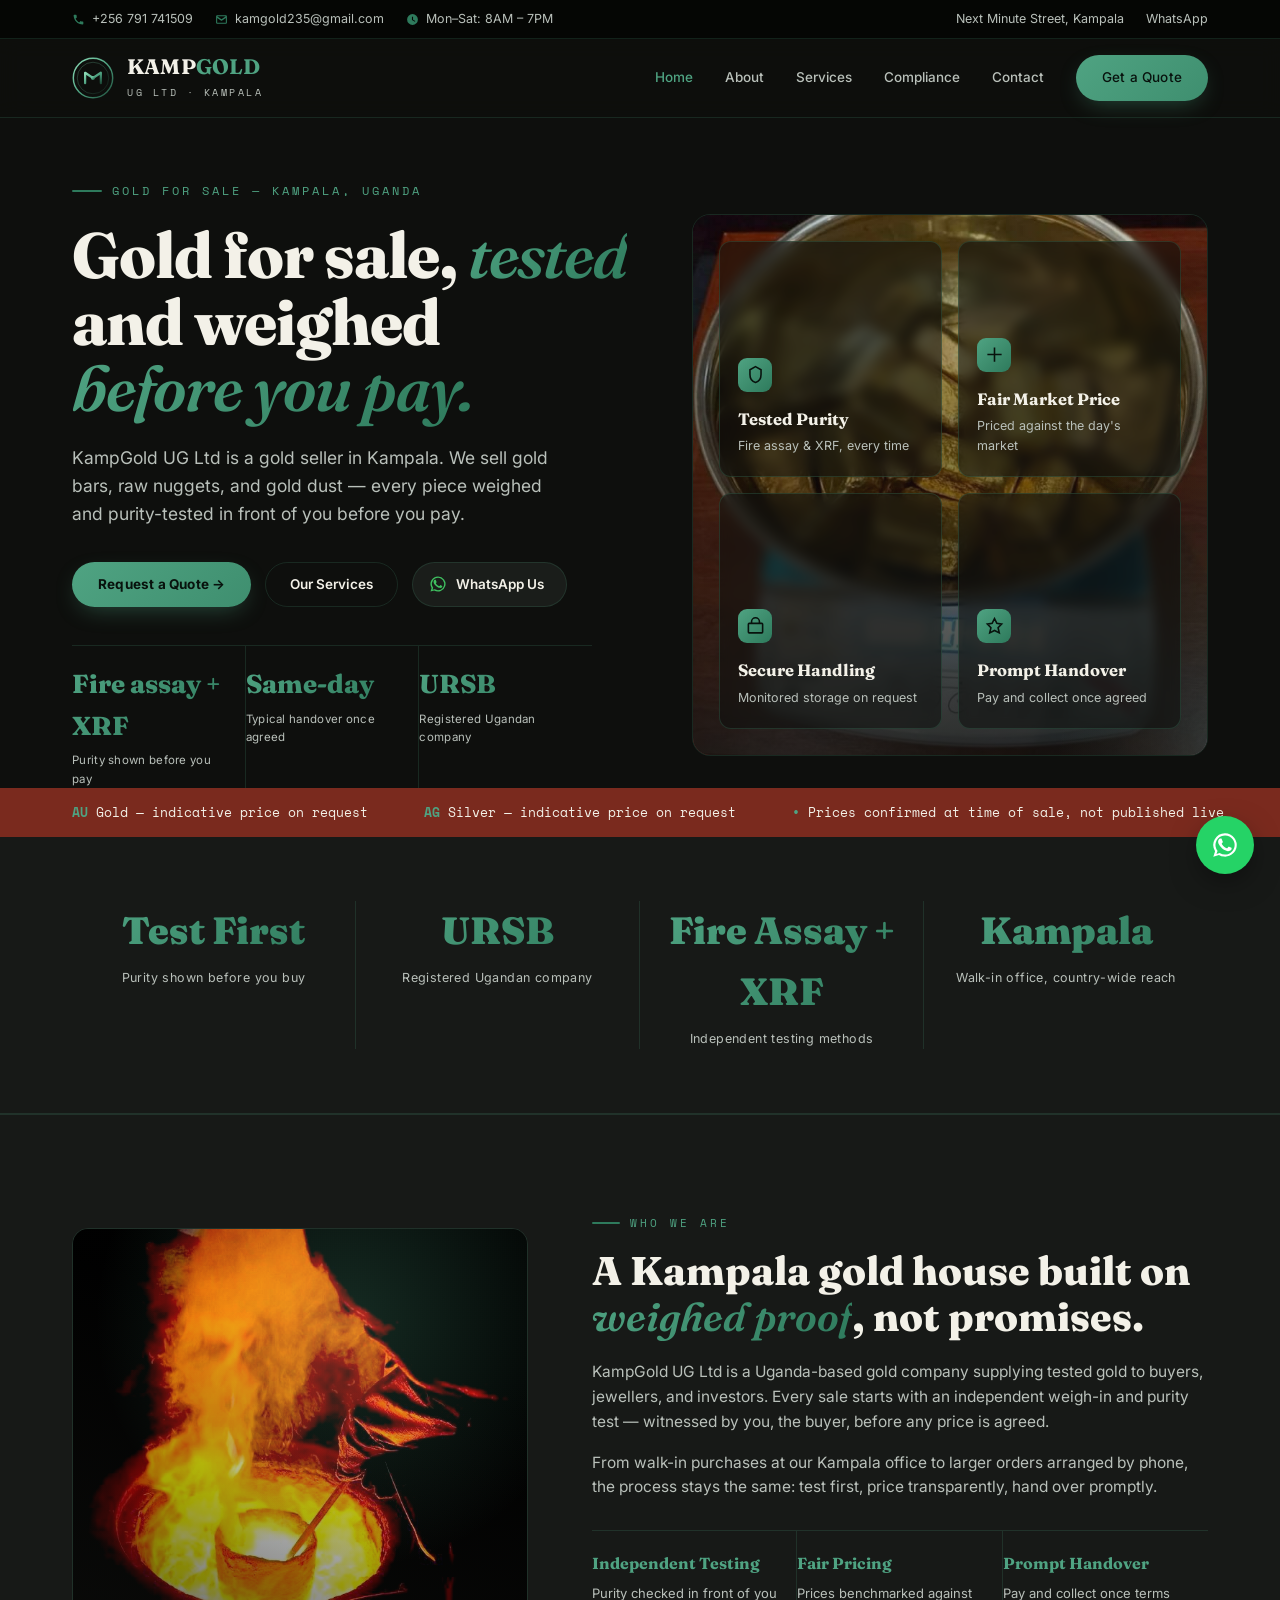
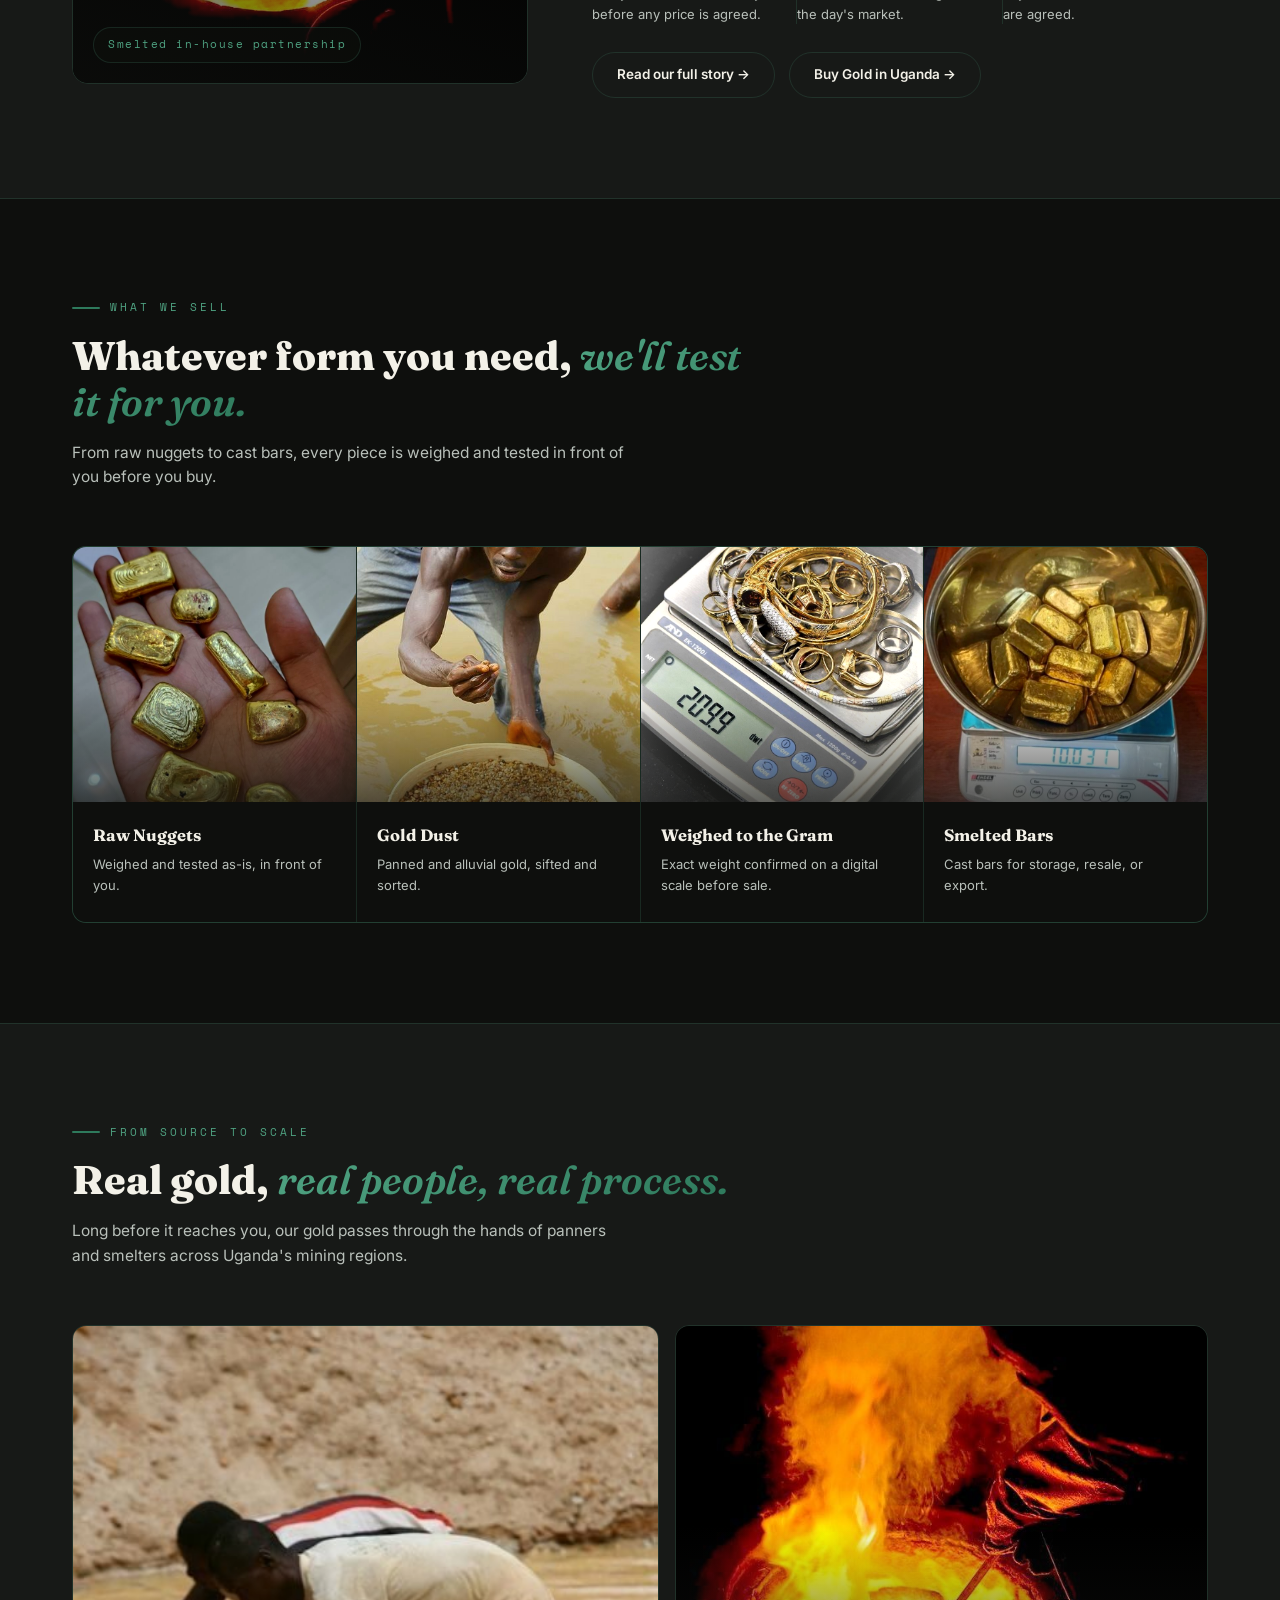
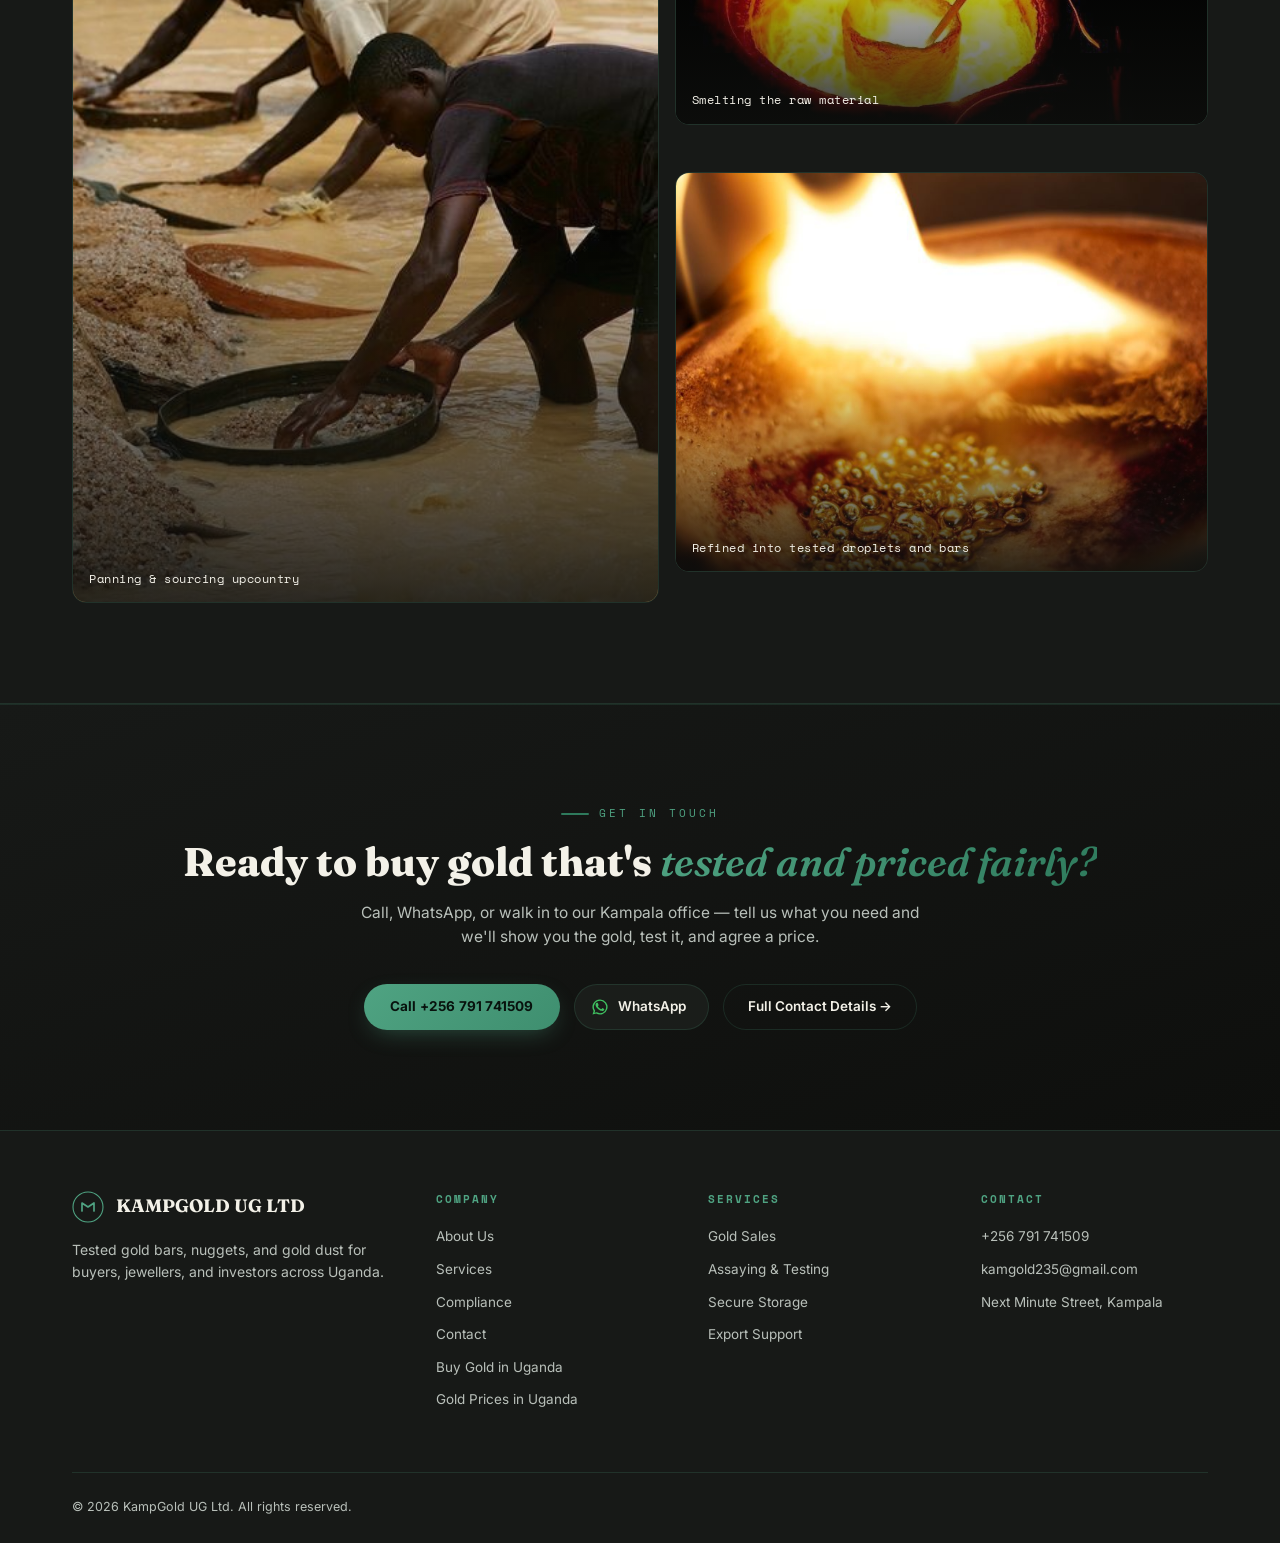
==== index.html @ 8a8fb715 "Update index.html" ====
<!DOCTYPE html>
<html lang="en">
<head>
<meta charset="UTF-8">
<meta name="viewport" content="width=device-width, initial-scale=1.0">
<title>KampGold UG Ltd — Buy Gold Bars, Nuggets & Gold Dust in Kampala, Uganda</title>
<meta name="description" content="KampGold UG Ltd sells tested gold in Kampala, Uganda. Buy gold bars, raw gold nuggets, and gold dust with independent purity testing, fair market pricing, and prompt handover for buyers, jewellers, and investors across Uganda.">
<meta name="keywords" content="buy gold Uganda, gold seller Kampala, gold for sale Uganda, buy gold bars Kampala, gold bars for sale Uganda, gold nuggets for sale Uganda, raw gold nuggets, gold dust for sale, buy gold dust Uganda, gold supplier Uganda, gold purity testing Uganda, gold assay Kampala, licensed gold trader Uganda, gold price Uganda, where to buy gold in Kampala, KampGold">
<meta property="og:title" content="KampGold UG Ltd — Buy Gold Bars, Nuggets & Gold Dust, Kampala">
<meta property="og:description" content="Buy tested gold bars, raw nuggets, and gold dust in Kampala. Independent purity testing, fair pricing, prompt handover.">
<meta property="og:type" content="website">
<meta property="og:url" content="https://kampgold.com/">
<link rel="canonical" href="https://kampgold.com/">
<link rel="icon" href="data:image/svg+xml,%3Csvg xmlns='http://www.w3.org/2000/svg' viewBox='0 0 64 64'%3E%3Ccircle cx='32' cy='32' r='30' fill='%230E0F0D'/%3E%3Ccircle cx='32' cy='32' r='26' fill='none' stroke='%234FA382' stroke-width='2.5'/%3E%3Cpath d='M20 40 L20 24 L32 32 L44 24 L44 40' fill='none' stroke='%234FA382' stroke-width='4' stroke-linecap='round' stroke-linejoin='round'/%3E%3C/svg%3E">
<link rel="preconnect" href="https://fonts.googleapis.com">
<link rel="preconnect" href="https://fonts.gstatic.com" crossorigin>
<link href="https://fonts.googleapis.com/css2?family=Fraunces:opsz,wght@9..144,500;9..144,600;9..144,700;9..144,900&family=Inter:wght@400;500;600;700&family=Space+Mono:wght@400;700&display=swap" rel="stylesheet">
<link rel="stylesheet" href="assets/style.css">
<script type="application/ld+json">
{
  "@context": "https://schema.org",
  "@type": "LocalBusiness",
  "name": "KampGold UG Ltd",
  "description": "Gold sales and trading company supplying tested gold bars, nuggets, and gold dust to buyers, jewellers, and investors across Uganda.",
  "url": "https://kampgold.com/",
  "telephone": "+256791741509",
  "email": "kamgold235@gmail.com",
  "address": {
    "@type": "PostalAddress",
    "streetAddress": "Next Minute Street",
    "addressLocality": "Kampala",
    "addressCountry": "UG"
  },
  "openingHours": "Mo-Sa 08:00-19:00"
}
</script>
</head>
<body>

<div class="ember-field" id="emberField"></div>

<div class="topbar">
  <div class="wrap">
    <div class="topbar-left">
      <a href="tel:+256791741509"><svg viewBox="0 0 24 24"><path d="M6.6 10.8c1.4 2.8 3.8 5.1 6.6 6.6l2.2-2.2c.3-.3.7-.4 1-.2 1.1.4 2.3.6 3.5.6.6 0 1 .4 1 1V20c0 .6-.4 1-1 1C10.6 21 3 13.4 3 4c0-.6.4-1 1-1h3.4c.6 0 1 .4 1 1 0 1.2.2 2.4.6 3.5.1.4 0 .8-.2 1L6.6 10.8z"/></svg>+256 791 741509</a>
      <a href="mailto:kamgold235@gmail.com"><svg viewBox="0 0 24 24"><path d="M4 4h16a2 2 0 0 1 2 2v12a2 2 0 0 1-2 2H4a2 2 0 0 1-2-2V6a2 2 0 0 1 2-2zm0 2v.2l8 5.4 8-5.4V6H4zm16 3.1-7.4 5a1 1 0 0 1-1.2 0L4 9.1V18h16V9.1z"/></svg>kamgold235@gmail.com</a>
      <span style="display:flex;align-items:center;gap:7px;"><svg viewBox="0 0 24 24"><path d="M12 2a10 10 0 1 0 0 20 10 10 0 0 0 0-20zm1 5v5.4l4.2 2.5-.8 1.3-5.4-3.2V7h2z"/></svg>Mon–Sat: 8AM – 7PM</span>
    </div>
    <div class="topbar-right">
      <a href="contact.html">Next Minute Street, Kampala</a>
      <a href="https://wa.me/256791741509" target="_blank" rel="noopener noreferrer">WhatsApp</a>
    </div>
  </div>
</div>

<header>
  <div class="nav">
    <a class="logo" href="index.html">
      <span class="logo-mark">
        <svg viewBox="0 0 64 64">
          <defs><linearGradient id="lg1" x1="0" y1="0" x2="1" y2="1"><stop offset="0" stop-color="#8FDDB9"/><stop offset="0.5" stop-color="#4FA382"/><stop offset="1" stop-color="#1D4B39"/></linearGradient></defs>
          <circle cx="32" cy="32" r="30" fill="none" stroke="url(#lg1)" stroke-width="2.2"/>
          <circle cx="32" cy="32" r="24" fill="none" stroke="url(#lg1)" stroke-width="0.8" opacity="0.5"/>
          <path d="M20 40 L20 24 L32 32 L44 24 L44 40" fill="none" stroke="url(#lg1)" stroke-width="3.4" stroke-linecap="round" stroke-linejoin="round"/>
          <circle cx="32" cy="32" r="3" fill="url(#lg1)"/>
        </svg>
      </span>
      <span><span class="logo-text">KAMP<b>GOLD</b></span><span class="logo-sub">UG LTD · KAMPALA</span></span>
    </a>
    <nav class="links" id="navLinks">
      <a href="index.html" class="active">Home</a>
      <a href="about.html">About</a>
      <a href="services.html">Services</a>
      <a href="compliance.html">Compliance</a>
      <a href="contact.html">Contact</a>
      <a class="btn-gold" href="contact.html">Get a Quote</a>
    </nav>
    <button class="menu-btn" id="menuBtn" aria-label="Toggle menu">☰</button>
  </div>
</header>

<main id="top">

  <section class="hero">
    <div class="wrap hero-grid">
      <div>
        <div class="eyebrow">Gold For Sale — Kampala, Uganda</div>
<h1 class="hero-title">Gold for sale, <em>tested</em> and weighed<br><em>before you pay.</em></h1>
<p class="hero-sub">KampGold UG Ltd is a gold seller in Kampala. We sell gold bars, raw nuggets, and gold dust — every piece weighed and purity-tested in front of you before you pay.</p>
        <div class="hero-actions">
          <a class="btn-gold" href="contact.html">Request a Quote →</a>
          <a class="btn-outline" href="services.html">Our Services</a>
          <a class="btn-whatsapp" href="https://wa.me/256791741509" target="_blank" rel="noopener noreferrer">
            <svg viewBox="0 0 24 24"><path d="M17.5 14.4c-.3-.1-1.7-.8-1.9-.9-.3-.1-.5-.1-.7.1-.2.3-.7.9-.9 1.1-.2.2-.3.2-.6.1-.3-.1-1.3-.5-2.4-1.5-.9-.8-1.5-1.8-1.7-2.1-.2-.3 0-.5.1-.6.1-.1.3-.3.4-.5.1-.2.2-.3.3-.5.1-.2 0-.4 0-.5-.1-.1-.7-1.6-.9-2.2-.2-.6-.5-.5-.7-.5h-.6c-.2 0-.5.1-.8.4-.3.3-1 1-1 2.4s1 2.8 1.2 3c.1.2 2 3.1 4.9 4.3.7.3 1.2.5 1.6.6.7.2 1.3.2 1.8.1.5-.1 1.7-.7 1.9-1.3.2-.6.2-1.2.2-1.3-.1-.2-.3-.2-.6-.4z"/><path d="M12 2a10 10 0 0 0-8.5 15.3L2 22l4.8-1.5A10 10 0 1 0 12 2zm0 18.2a8.2 8.2 0 0 1-4.2-1.1l-.3-.2-2.8.9.9-2.7-.2-.3A8.2 8.2 0 1 1 12 20.2z"/></svg>
            WhatsApp Us
          </a>
        </div>
        <div class="hero-stats">
          <div class="stat-item"><span class="stat-num">Fire assay + XRF</span><span class="stat-label">Purity shown before you pay</span></div>
          <div class="stat-item"><span class="stat-num">Same-day</span><span class="stat-label">Typical handover once agreed</span></div>
          <div class="stat-item"><span class="stat-num">URSB</span><span class="stat-label">Registered Ugandan company</span></div>
        </div>
      </div>

      <div class="hero-visual">
        <div class="hv-glow-1"></div>
        <div class="hv-glow-2"></div>
        <div class="hv-bg">
          <img src="assets/gold-bars-scale.jpg" alt="Smelted gold bars being weighed on a digital scale">
          <div class="hv-photo-overlay"></div>
        </div>
        <div class="hv-shimmer"></div>
        <div class="hv-embers" id="hvEmbers"></div>
        <div class="hv-cards">
          <div class="hv-card"><div class="ic"><svg viewBox="0 0 24 24" fill="none" stroke-width="2"><path d="M12 2l7 4v6c0 5-3 9-7 10-4-1-7-5-7-10V6l7-4z"/></svg></div><h4>Tested Purity</h4><p>Fire assay &amp; XRF, every time</p></div>
          <div class="hv-card"><div class="ic"><svg viewBox="0 0 24 24" fill="none" stroke-width="2"><path d="M3 12h18M12 3v18"/></svg></div><h4>Fair Market Price</h4><p>Priced against the day's market</p></div>
          <div class="hv-card"><div class="ic"><svg viewBox="0 0 24 24" fill="none" stroke-width="2"><rect x="3" y="8" width="18" height="12" rx="1"/><path d="M7 8V6a5 5 0 0110 0v2"/></svg></div><h4>Secure Handling</h4><p>Monitored storage on request</p></div>
          <div class="hv-card"><div class="ic"><svg viewBox="0 0 24 24" fill="none" stroke-width="2"><path d="M12 2l3 6 6 1-4.5 4.5L18 20l-6-3-6 3 1.5-6.5L3 9l6-1 3-6z"/></svg></div><h4>Prompt Handover</h4><p>Pay and collect once agreed</p></div>
        </div>
      </div>
    </div>
  </section>

  <div class="ticker-band">
    <div class="wrap">
      <div class="ticker-track">
        <span><span class="m">AU</span>Gold — indicative price on request</span>
        <span><span class="m">AG</span>Silver — indicative price on request</span>
        <span><span class="m">•</span>Prices confirmed at time of sale, not published live</span>
        <span><span class="m">AU</span>Gold — indicative price on request</span>
        <span><span class="m">AG</span>Silver — indicative price on request</span>
        <span><span class="m">•</span>Prices confirmed at time of sale, not published live</span>
      </div>
    </div>
  </div>

  <div class="impact">
    <div class="wrap impact-grid">
      <div class="impact-item reveal"><div class="impact-num">Test First</div><div class="impact-label">Purity shown before you buy</div></div>
      <div class="impact-item reveal"><div class="impact-num">URSB</div><div class="impact-label">Registered Ugandan company</div></div>
      <div class="impact-item reveal"><div class="impact-num">Fire Assay + XRF</div><div class="impact-label">Independent testing methods</div></div>
      <div class="impact-item reveal"><div class="impact-num">Kampala</div><div class="impact-label">Walk-in office, country-wide reach</div></div>
    </div>
  </div>

  <section class="about" id="about">
    <div class="wrap about-grid">
      <div class="about-visual reveal">
        <img src="assets/smelting-pour.jpg" alt="Molten gold being poured during smelting">
        <div class="av-shade"></div>
        <div class="av-glow"></div>
        <span class="av-badge">Smelted in-house partnership</span>
      </div>
      <div class="reveal">
        <div class="section-tag">Who We Are</div>
        <h2>A Kampala gold house built on <em>weighed proof</em>, not promises.</h2>
        <div class="about-body" style="margin-top:20px;">
          <p>KampGold UG Ltd is a Uganda-based gold company supplying tested gold to buyers, jewellers, and investors. Every sale starts with an independent weigh-in and purity test — witnessed by you, the buyer, before any price is agreed.</p>
          <p>From walk-in purchases at our Kampala office to larger orders arranged by phone, the process stays the same: test first, price transparently, hand over promptly.</p>
        </div>
        <div class="about-marks">
          <div class="mark-item"><h4>Independent Testing</h4><p>Purity checked in front of you before any price is agreed.</p></div>
          <div class="mark-item"><h4>Fair Pricing</h4><p>Prices benchmarked against the day's market.</p></div>
          <div class="mark-item"><h4>Prompt Handover</h4><p>Pay and collect once terms are agreed.</p></div>
        </div>
        <div style="margin-top:28px; display:flex; gap:14px; flex-wrap:wrap;">
          <a class="btn-outline" href="about.html">Read our full story →</a>
          <a class="btn-outline" href="buy-gold-uganda.html">Buy Gold in Uganda →</a>
        </div>
      </div>
    </div>
  </section>

  <section id="trade">
    <div class="wrap">
      <div class="section-head reveal">
        <div class="section-tag">What We Sell</div>
        <h2>Whatever form you need, <em>we'll test it for you.</em></h2>
        <p class="section-desc">From raw nuggets to cast bars, every piece is weighed and tested in front of you before you buy.</p>
      </div>
      <div class="trade-grid reveal">
        <div class="trade-card">
          <div class="trade-visual"><img src="assets/raw-nuggets-hand.jpg" alt="Raw gold nuggets held in a hand"><div class="tv-shimmer"></div><div class="tv-shade"></div></div>
          <div class="trade-body"><h4>Raw Nuggets</h4><p>Weighed and tested as-is, in front of you.</p></div>
        </div>
        <div class="trade-card">
          <div class="trade-visual"><img src="assets/panning-closeup.jpg" alt="Panned gravel being sifted for gold by hand"><div class="tv-shimmer"></div><div class="tv-shade"></div></div>
          <div class="trade-body"><h4>Gold Dust</h4><p>Panned and alluvial gold, sifted and sorted.</p></div>
        </div>
        <div class="trade-card">
          <div class="trade-visual"><img src="assets/scrap-jewelry-scale.jpg" alt="Gold weighed on a digital scale"><div class="tv-shimmer"></div><div class="tv-shade"></div></div>
          <div class="trade-body"><h4>Weighed to the Gram</h4><p>Exact weight confirmed on a digital scale before sale.</p></div>
        </div>
        <div class="trade-card">
          <div class="trade-visual"><img src="assets/gold-bars-scale.jpg" alt="Cast gold bars weighed in a bowl on a scale"><div class="tv-shimmer"></div><div class="tv-shade"></div></div>
          <div class="trade-body"><h4>Smelted Bars</h4><p>Cast bars for storage, resale, or export.</p></div>
        </div>
      </div>
    </div>
  </section>

  <section style="background:var(--ink-2); border-top:1px solid var(--line); border-bottom:1px solid var(--line);">
    <div class="wrap">
      <div class="section-head reveal">
        <div class="section-tag">From Source to Scale</div>
        <h2>Real gold, <em>real people, real process.</em></h2>
        <p class="section-desc">Long before it reaches you, our gold passes through the hands of panners and smelters across Uganda's mining regions.</p>
      </div>
      <div class="story-grid reveal">
        <div class="story-photo tall"><img src="assets/panning-river.jpg" alt="Miners panning for gold in a river"><div class="story-shade"></div><span class="story-cap">Panning &amp; sourcing upcountry</span></div>
        <div class="story-photo"><img src="assets/smelting-pour.jpg" alt="Molten gold being poured from a crucible"><div class="story-shade"></div><span class="story-cap">Smelting the raw material</span></div>
        <div class="story-photo"><img src="assets/molten-droplets.jpg" alt="Molten gold droplets forming under flame"><div class="story-shade"></div><span class="story-cap">Refined into tested droplets and bars</span></div>
      </div>
    </div>
  </section>

  <section class="cta" id="cta">
    <div class="wrap">
      <div class="section-tag reveal" style="justify-content:center;">Get In Touch</div>
      <h2 class="reveal">Ready to buy gold that's <em>tested and priced fairly?</em></h2>
      <p class="section-desc reveal" style="margin-left:auto; margin-right:auto; text-align:center;">Call, WhatsApp, or walk in to our Kampala office — tell us what you need and we'll show you the gold, test it, and agree a price.</p>
      <div class="cta-actions reveal">
        <a class="btn-gold" href="tel:+256791741509">Call +256 791 741509</a>
        <a class="btn-whatsapp" href="https://wa.me/256791741509" target="_blank" rel="noopener noreferrer">
          <svg viewBox="0 0 24 24"><path d="M17.5 14.4c-.3-.1-1.7-.8-1.9-.9-.3-.1-.5-.1-.7.1-.2.3-.7.9-.9 1.1-.2.2-.3.2-.6.1-.3-.1-1.3-.5-2.4-1.5-.9-.8-1.5-1.8-1.7-2.1-.2-.3 0-.5.1-.6.1-.1.3-.3.4-.5.1-.2.2-.3.3-.5.1-.2 0-.4 0-.5-.1-.1-.7-1.6-.9-2.2-.2-.6-.5-.5-.7-.5h-.6c-.2 0-.5.1-.8.4-.3.3-1 1-1 2.4s1 2.8 1.2 3c.1.2 2 3.1 4.9 4.3.7.3 1.2.5 1.6.6.7.2 1.3.2 1.8.1.5-.1 1.7-.7 1.9-1.3.2-.6.2-1.2.2-1.3-.1-.2-.3-.2-.6-.4z"/><path d="M12 2a10 10 0 0 0-8.5 15.3L2 22l4.8-1.5A10 10 0 1 0 12 2zm0 18.2a8.2 8.2 0 0 1-4.2-1.1l-.3-.2-2.8.9.9-2.7-.2-.3A8.2 8.2 0 1 1 12 20.2z"/></svg>
          WhatsApp
        </a>
        <a class="btn-outline" href="contact.html">Full Contact Details →</a>
      </div>
    </div>
  </section>

</main>

<a class="float-wa" href="https://wa.me/256791741509" target="_blank" rel="noopener noreferrer" aria-label="Chat on WhatsApp">
  <svg viewBox="0 0 24 24"><path d="M17.5 14.4c-.3-.1-1.7-.8-1.9-.9-.3-.1-.5-.1-.7.1-.2.3-.7.9-.9 1.1-.2.2-.3.2-.6.1-.3-.1-1.3-.5-2.4-1.5-.9-.8-1.5-1.8-1.7-2.1-.2-.3 0-.5.1-.6.1-.1.3-.3.4-.5.1-.2.2-.3.3-.5.1-.2 0-.4 0-.5-.1-.1-.7-1.6-.9-2.2-.2-.6-.5-.5-.7-.5h-.6c-.2 0-.5.1-.8.4-.3.3-1 1-1 2.4s1 2.8 1.2 3c.1.2 2 3.1 4.9 4.3.7.3 1.2.5 1.6.6.7.2 1.3.2 1.8.1.5-.1 1.7-.7 1.9-1.3.2-.6.2-1.2.2-1.3-.1-.2-.3-.2-.6-.4z"/><path d="M12 2a10 10 0 0 0-8.5 15.3L2 22l4.8-1.5A10 10 0 1 0 12 2zm0 18.2a8.2 8.2 0 0 1-4.2-1.1l-.3-.2-2.8.9.9-2.7-.2-.3A8.2 8.2 0 1 1 12 20.2z"/></svg>
</a>

<footer>
  <div class="wrap">
    <div class="footer-grid">
      <div>
        <div class="footer-brand">
          <span class="logo-mark" style="width:32px;height:32px;">
            <svg viewBox="0 0 64 64"><circle cx="32" cy="32" r="30" fill="none" stroke="#4FA382" stroke-width="2.2"/><path d="M20 40 L20 24 L32 32 L44 24 L44 40" fill="none" stroke="#4FA382" stroke-width="3.4" stroke-linecap="round" stroke-linejoin="round"/></svg>
          </span>
          <span>KAMPGOLD UG LTD</span>
        </div>
        <p class="footer-desc">Tested gold bars, nuggets, and gold dust for buyers, jewellers, and investors across Uganda.</p>
      </div>
      <div class="footer-col">
        <h5>Company</h5>
        <a href="about.html">About Us</a>
        <a href="services.html">Services</a>
        <a href="compliance.html">Compliance</a>
        <a href="contact.html">Contact</a>
        <a href="buy-gold-uganda.html">Buy Gold in Uganda</a>
        <a href="gold-prices-uganda.html">Gold Prices in Uganda</a>
      </div>
      <div class="footer-col">
        <h5>Services</h5>
        <a href="services.html">Gold Sales</a>
        <a href="services.html">Assaying &amp; Testing</a>
        <a href="services.html">Secure Storage</a>
        <a href="services.html">Export Support</a>
      </div>
      <div class="footer-col">
        <h5>Contact</h5>
        <a href="tel:+256791741509">+256 791 741509</a>
        <a href="mailto:kamgold235@gmail.com">kamgold235@gmail.com</a>
        <a href="contact.html">Next Minute Street, Kampala</a>
      </div>
    </div>
    <div class="footer-bottom"><span>© 2026 KampGold UG Ltd. All rights reserved.</span></div>
  </div>
</footer>

<script src="assets/script.js"></script>
</body>
</html>
---- assets/style.css ----
/* ============================================================
   KampGold UG Ltd — shared stylesheet
   Accent colour is a deep jade/emerald (NOT gold) — gold appears
   only inside real photographs, never as UI chrome, text colour,
   borders, or icon fills. This was a deliberate brief change:
   gold-on-dark reads as generic/templated for a gold trading
   site; jade reads as a considered, distinct brand choice while
   still working with the same warm-dark palette.
   ============================================================ */
:root{
  --ink:#0E0F0D;
  --ink-2:#171917;
  --ink-3:#1F2320;
  --acc-1:#4FA382;   /* bright jade — replaces old gold-1 */
  --acc-2:#2E7A5C;   /* mid jade   — replaces old gold-2 */
  --acc-3:#1D4B39;   /* deep jade  — replaces old gold-3 */
  --ember:#7A2A1E;   /* unchanged warm accent, used sparingly (ticker band) */
  --ivory:#F3F1E8;
  --ivory-dim:#B9C0BA;
  --line:rgba(79,163,130,0.18);
  --serif:'Fraunces', serif;
  --sans:'Inter', sans-serif;
  --mono:'Space Mono', monospace;
}
*{box-sizing:border-box; margin:0; padding:0;}
html{scroll-behavior:smooth;}
body{background:var(--ink); color:var(--ivory); font-family:var(--sans); line-height:1.6; overflow-x:hidden;}
a{color:inherit; text-decoration:none;}
img,svg{display:block; max-width:100%;}
.wrap{max-width:1200px; margin:0 auto; padding:0 32px;}
@media (prefers-reduced-motion: reduce){*{animation:none !important; transition:none !important;}}

.reveal{opacity:0; transform:translateY(28px); transition:opacity .7s ease, transform .7s ease;}
.reveal.in{opacity:1; transform:translateY(0);}
/* No-JS / crawler fallback: never rely on JS to reveal actual content.
   If JS hasn't run yet (or doesn't run at all), text is still present
   in the DOM — this class only affects opacity/transform, so search
   engines index the underlying text regardless of animation state. */
noscript .reveal{opacity:1 !important; transform:none !important;}

.ember-field{position:fixed; inset:0; z-index:0; pointer-events:none; overflow:hidden;}
.ember-dot{
  position:absolute; bottom:-20px; width:5px; height:5px; border-radius:50%;
  background:radial-gradient(circle, var(--acc-1), transparent 70%);
  opacity:0; animation:rise linear infinite;
  box-shadow:0 0 8px 1px rgba(79,163,130,0.45);
}
@keyframes rise{
  0%{transform:translateY(0) translateX(0); opacity:0;}
  8%{opacity:.8;}
  50%{transform:translateY(-52vh) translateX(14px); opacity:.5;}
  90%{opacity:0;}
  100%{transform:translateY(-100vh) translateX(-10px); opacity:0;}
}
main, header, footer, .topbar{position:relative; z-index:1;}

.topbar{background:#050604; color:var(--ivory-dim); font-size:12.5px; border-bottom:1px solid var(--line);}
.topbar .wrap{display:flex; justify-content:space-between; align-items:center; padding:9px 32px; flex-wrap:wrap; gap:8px;}
.topbar-left, .topbar-right{display:flex; gap:22px; align-items:center; flex-wrap:wrap;}
.topbar a{display:flex; align-items:center; gap:7px; transition:color .2s;}
.topbar a:hover{color:var(--acc-1);}
.topbar svg{width:13px; height:13px; fill:var(--acc-2);}

header{position:sticky; top:0; z-index:100; background:rgba(14,15,13,0.92); backdrop-filter:blur(10px); border-bottom:1px solid var(--line);}
.nav{display:flex; align-items:center; justify-content:space-between; padding:16px 32px; max-width:1200px; margin:0 auto;}
.logo{display:flex; align-items:center; gap:13px;}
.logo-text{font-family:var(--serif); font-weight:700; font-size:21px; letter-spacing:.2px; color:var(--ivory); line-height:1.1;}
.logo-text b{color:var(--acc-1);}
.logo-sub{font-family:var(--mono); font-size:9.5px; letter-spacing:2.5px; color:var(--ivory-dim); display:block; margin-top:3px;}
nav.links{display:flex; gap:32px; align-items:center;}
nav.links a{font-size:13.5px; color:var(--ivory-dim); font-weight:500; transition:color .2s;}
nav.links a:hover, nav.links a.active{color:var(--acc-1);}
.btn-gold{
  background:linear-gradient(135deg, var(--acc-1), var(--acc-2));
  background-size:200% 200%;
  color:#08120D !important; font-weight:700; padding:12px 26px; border-radius:999px;
  font-size:13.5px; letter-spacing:.2px; box-shadow:0 8px 24px -8px rgba(79,163,130,0.45);
  transition:transform .2s, box-shadow .2s; animation:shimmerbtn 4s ease infinite;
}
@keyframes shimmerbtn{0%,100%{background-position:0% 50%;}50%{background-position:100% 50%;}}
.btn-gold:hover{transform:translateY(-2px); box-shadow:0 12px 28px -8px rgba(79,163,130,0.6);}
.btn-outline{border:1.5px solid var(--line); color:var(--ivory) !important; padding:11px 24px; border-radius:999px; font-size:13.5px; font-weight:600; transition:all .2s;}
.btn-outline:hover{border-color:var(--acc-1); color:var(--acc-1) !important;}
.btn-whatsapp{display:inline-flex; align-items:center; gap:9px; background:#1A1D1A; border:1.5px solid var(--line); color:var(--ivory) !important; padding:11px 22px 11px 16px; border-radius:999px; font-size:13.5px; font-weight:600; transition:all .2s;}
.btn-whatsapp svg{width:18px; height:18px; fill:#3FBF60;}
.btn-whatsapp:hover{border-color:#3FBF60;}
.menu-btn{display:none; background:none; border:none; color:var(--ivory); font-size:22px; cursor:pointer;}
@media (max-width:980px){
  nav.links{position:fixed; top:0; right:0; bottom:0; width:78%; max-width:320px; background:var(--ink-2); flex-direction:column; align-items:flex-start; padding:100px 30px 30px; gap:24px; transform:translateX(100%); transition:transform .3s ease; border-left:1px solid var(--line); z-index:50;}
  nav.links.open{transform:translateX(0);}
  .menu-btn{display:block;}
}
.logo-mark{width:42px; height:42px;}

.hero{position:relative; padding:64px 0 0; overflow:hidden;}
.hero-grid{display:grid; grid-template-columns:1.05fr 0.95fr; gap:50px; align-items:center; position:relative; z-index:2;}
.eyebrow{display:flex; align-items:center; gap:10px; font-family:var(--mono); font-size:11.5px; letter-spacing:3px; color:var(--acc-1); text-transform:uppercase; margin-bottom:22px;}
.eyebrow::before{content:''; width:30px; height:2px; background:var(--acc-2); border-radius:2px;}
h1.hero-title{font-family:var(--serif); font-weight:800; font-size:clamp(38px,5.4vw,64px); line-height:1.04; letter-spacing:-1px; color:var(--ivory); margin-bottom:22px;}
h1.hero-title em{font-style:italic; font-weight:600; background:linear-gradient(135deg,var(--acc-1),var(--acc-2)); -webkit-background-clip:text; background-clip:text; color:transparent;}
.hero-sub{font-size:17.5px; color:var(--ivory-dim); max-width:480px; margin-bottom:34px;}
.hero-actions{display:flex; gap:14px; flex-wrap:wrap; margin-bottom:38px;}
.hero-stats{display:flex; gap:0; border-top:1px solid var(--line); max-width:520px;}
.stat-item{flex:1; padding:18px 22px 0 0; border-right:1px solid var(--line);}
.stat-item:last-child{border-right:none;}
.stat-num{font-family:var(--serif); font-weight:800; font-size:26px; background:linear-gradient(135deg,var(--acc-1),var(--acc-2)); -webkit-background-clip:text; background-clip:text; color:transparent; display:block;}
.stat-label{font-size:11.5px; color:var(--ivory-dim); letter-spacing:.3px; margin-top:4px; display:block;}

.hero-visual{position:relative; aspect-ratio:1/1.05; border-radius:18px; overflow:hidden; border:1px solid var(--line);}
.hv-bg{position:absolute; inset:0;}
.hv-bg img{width:100%; height:100%; object-fit:cover; filter:saturate(1.05) contrast(1.05);}
.hv-photo-overlay{position:absolute; inset:0; background:linear-gradient(180deg, rgba(14,15,13,0.25) 0%, rgba(14,15,13,0.55) 55%, rgba(14,15,13,0.85) 100%);}
.hv-glow-1{position:absolute; width:480px; height:480px; border-radius:50%; background:radial-gradient(circle, rgba(79,163,130,0.32), transparent 65%); top:-140px; right:-140px; filter:blur(10px); animation:glowpulse 5s ease-in-out infinite;}
.hv-glow-2{position:absolute; width:360px; height:360px; border-radius:50%; background:radial-gradient(circle, rgba(122,42,30,0.35), transparent 65%); bottom:-100px; left:-100px; filter:blur(10px); animation:glowpulse 6s ease-in-out infinite 1s;}
@keyframes glowpulse{0%,100%{opacity:.7; transform:scale(1);}50%{opacity:1; transform:scale(1.08);}}
.hv-shimmer{position:absolute; inset:0; z-index:2; pointer-events:none; background:linear-gradient(100deg, transparent 30%, rgba(200,240,220,0.14) 45%, rgba(200,240,220,0.24) 50%, rgba(200,240,220,0.14) 55%, transparent 70%); background-size:250% 250%; animation:sweep 5.5s ease-in-out infinite;}
@keyframes sweep{0%{background-position:200% 200%;} 100%{background-position:-50% -50%;}}
.hv-embers{position:absolute; inset:0; z-index:2; pointer-events:none; overflow:hidden;}
.hv-cards{position:absolute; inset:0; display:grid; grid-template-columns:1fr 1fr; grid-template-rows:1fr 1fr; gap:16px; padding:26px; z-index:3;}
.hv-card{background:rgba(14,15,13,0.55); backdrop-filter:blur(6px); border:1px solid rgba(79,163,130,0.22); border-radius:12px; padding:20px 18px; display:flex; flex-direction:column; justify-content:flex-end; transition:transform .25s, border-color .25s;}
.hv-card:hover{transform:translateY(-4px); border-color:var(--acc-1);}
.hv-card .ic{width:34px; height:34px; margin-bottom:14px; background:linear-gradient(135deg,var(--acc-1),var(--acc-2)); border-radius:9px; display:flex; align-items:center; justify-content:center;}
.hv-card .ic svg{width:19px; height:19px; stroke:#08120D;}
.hv-card h4{font-family:var(--serif); font-size:16.5px; font-weight:700; color:var(--ivory); margin-bottom:4px;}
.hv-card p{font-size:12.5px; color:var(--ivory-dim);}
@media (max-width:980px){.hero-grid{grid-template-columns:1fr;} .hero-visual{aspect-ratio:1/0.9;}}
@media (max-width:560px){.hv-cards{grid-template-columns:1fr; grid-template-rows:repeat(4,auto); overflow-y:auto;}}

.ticker-band{background:var(--ember); overflow:hidden; padding:14px 0;}
.ticker-track{display:flex; gap:56px; white-space:nowrap; animation:tick 30s linear infinite; font-family:var(--mono); font-size:13px; color:var(--ivory);}
.ticker-track span.m{color:var(--acc-1); font-weight:700; margin-right:8px;}
@keyframes tick{from{transform:translateX(0);} to{transform:translateX(-50%);}}

.impact{background:var(--ink-2); border-bottom:1px solid var(--line); padding:64px 0;}
.impact-grid{display:grid; grid-template-columns:repeat(4,1fr); gap:0;}
.impact-item{text-align:center; padding:0 20px; border-right:1px solid var(--line);}
.impact-item:last-child{border-right:none;}
.impact-num{font-family:var(--serif); font-weight:900; font-size:clamp(26px,3.2vw,38px); background:linear-gradient(135deg,var(--acc-1),var(--acc-2)); -webkit-background-clip:text; background-clip:text; color:transparent;}
.impact-label{font-size:12.5px; color:var(--ivory-dim); letter-spacing:.4px; margin-top:6px;}
@media (max-width:860px){.impact-grid{grid-template-columns:1fr 1fr; row-gap:34px;} .impact-item{border-right:none; border-bottom:1px solid var(--line); padding-bottom:24px;} .impact-item:nth-child(odd){border-right:1px solid var(--line);}}

section{padding:100px 0; position:relative;}
.section-head{max-width:680px; margin-bottom:56px;}
.section-tag{font-family:var(--mono); font-size:11px; letter-spacing:3px; color:var(--acc-1); text-transform:uppercase; display:flex; align-items:center; gap:10px; margin-bottom:16px;}
.section-tag::before{content:''; width:28px; height:2px; background:var(--acc-2); border-radius:2px;}
h1,h2,h3{font-family:var(--serif); color:var(--ivory);}
h2{font-weight:800; font-size:clamp(28px,3.4vw,40px); line-height:1.15;}
h2 em, h1 em{font-style:italic; font-weight:600; background:linear-gradient(135deg,var(--acc-1),var(--acc-2)); -webkit-background-clip:text; background-clip:text; color:transparent;}
.section-desc{color:var(--ivory-dim); font-size:15.5px; margin-top:16px; max-width:560px;}
.page-body p{color:var(--ivory-dim); font-size:15.5px; margin-bottom:18px; max-width:720px;}
.page-body h3{font-size:20px; margin:36px 0 12px; font-weight:700;}

.about{background:var(--ink-2); border-top:1px solid var(--line); border-bottom:1px solid var(--line);}
.about-grid{display:grid; grid-template-columns:0.85fr 1.15fr; gap:64px; align-items:center;}
.about-visual{aspect-ratio:1/1; border-radius:16px; border:1px solid var(--line); position:relative; overflow:hidden;}
.about-visual img{width:100%; height:100%; object-fit:cover; filter:saturate(1.1) contrast(1.05);}
.about-visual .av-shade{position:absolute; inset:0; background:linear-gradient(200deg, rgba(14,15,13,0.05) 30%, rgba(14,15,13,0.75) 100%);}
.about-visual .av-glow{position:absolute; inset:0; background:radial-gradient(circle at 60% 20%, rgba(79,163,130,0.26), transparent 55%); animation:glowpulse 6s ease-in-out infinite; mix-blend-mode:screen;}
.about-visual .av-badge{position:absolute; left:20px; bottom:20px; z-index:3; font-family:var(--mono); font-size:11px; letter-spacing:1.5px; color:var(--acc-1); background:rgba(14,15,13,0.6); padding:8px 14px; border:1px solid var(--line); border-radius:999px;}
.about-body p{color:var(--ivory-dim); margin-bottom:16px; font-size:15.5px;}
.about-marks{display:flex; gap:0; margin-top:30px; border-top:1px solid var(--line);}
.mark-item{flex:1; padding:20px 18px 0 0; border-right:1px solid var(--line);}
.mark-item:last-child{border-right:none;}
.mark-item h4{font-family:var(--serif); font-size:16px; color:var(--acc-1); margin-bottom:6px; font-weight:700;}
.mark-item p{font-size:13px; color:var(--ivory-dim);}
@media (max-width:900px){.about-grid{grid-template-columns:1fr;}}

.trade-grid{display:grid; grid-template-columns:repeat(4,1fr); gap:1px; background:var(--line); border:1px solid var(--line); border-radius:14px; overflow:hidden;}
.trade-card{background:var(--ink); padding:0; position:relative; overflow:hidden;}
.trade-visual{aspect-ratio:1/0.9; position:relative; overflow:hidden;}
.trade-visual img{width:100%; height:100%; object-fit:cover; filter:saturate(1.1) contrast(1.05); transition:transform .5s ease;}
.trade-card:hover .trade-visual img{transform:scale(1.06);}
.trade-visual .tv-shade{position:absolute; inset:0; background:linear-gradient(180deg, rgba(14,15,13,0) 55%, rgba(14,15,13,0.65) 100%);}
.trade-visual .tv-shimmer{position:absolute; inset:0; background:linear-gradient(110deg, transparent 35%, rgba(210,240,225,0.12) 50%, transparent 65%); background-size:220% 220%; animation:sweep 6s ease-in-out infinite; mix-blend-mode:overlay;}
.trade-body{padding:20px 20px 26px;}
.trade-body h4{font-family:var(--serif); font-size:16.5px; color:var(--ivory); margin-bottom:6px; font-weight:700;}
.trade-body p{font-size:13px; color:var(--ivory-dim);}
@media (max-width:900px){.trade-grid{grid-template-columns:1fr 1fr;}}

.story-grid{display:grid; grid-template-columns:1.1fr 1fr; grid-template-rows:1fr 1fr; gap:16px;}
.story-photo{position:relative; border-radius:14px; overflow:hidden; border:1px solid var(--line); aspect-ratio:4/3;}
.story-photo.tall{grid-row:1 / 3; aspect-ratio:auto;}
.story-photo img{width:100%; height:100%; object-fit:cover; transition:transform .6s ease;}
.story-photo:hover img{transform:scale(1.05);}
.story-shade{position:absolute; inset:0; background:linear-gradient(180deg, rgba(14,15,13,0) 50%, rgba(14,15,13,0.85) 100%);}
.story-cap{position:absolute; left:16px; bottom:14px; z-index:2; font-family:var(--mono); font-size:11.5px; letter-spacing:0.5px; color:var(--ivory);}
@media (max-width:860px){.story-grid{grid-template-columns:1fr; grid-template-rows:none;} .story-photo.tall{grid-row:auto; aspect-ratio:4/3;}}

.grid-3{display:grid; grid-template-columns:repeat(3,1fr); gap:1px; background:var(--line); border:1px solid var(--line); border-radius:14px; overflow:hidden;}
.service-card{background:var(--ink); padding:36px 30px; position:relative; transition:background .25s;}
.service-card:hover{background:var(--ink-2);}
.service-icon{width:44px; height:44px; border-radius:11px; background:linear-gradient(135deg, rgba(79,163,130,0.18), rgba(79,163,130,0.05)); display:flex; align-items:center; justify-content:center; margin-bottom:22px;}
.service-icon svg{width:22px; height:22px; stroke:var(--acc-1);}
.service-card h3{font-family:var(--serif); font-size:18.5px; color:var(--ivory); margin-bottom:10px; font-weight:700;}
.service-card p{font-size:14px; color:var(--ivory-dim);}
@media (max-width:860px){.grid-3{grid-template-columns:1fr;}}

.service-detail{border-top:1px solid var(--line); padding:44px 0; display:grid; grid-template-columns:280px 1fr; gap:40px;}
.service-detail:last-child{border-bottom:1px solid var(--line);}
.service-detail h3{font-size:22px; margin-bottom:6px;}
.service-detail .sd-tag{font-family:var(--mono); font-size:11px; letter-spacing:2px; color:var(--acc-1); text-transform:uppercase;}
.service-detail p{color:var(--ivory-dim); font-size:15px; margin-bottom:12px;}
.service-detail ul{margin:14px 0 0 18px; color:var(--ivory-dim); font-size:14.5px;}
.service-detail li{margin-bottom:8px;}
@media (max-width:780px){.service-detail{grid-template-columns:1fr; gap:16px;}}

.process{background:var(--ink-2); border-top:1px solid var(--line); border-bottom:1px solid var(--line);}
.process-step{display:grid; grid-template-columns:74px 1fr; gap:26px; padding:30px 0; border-bottom:1px solid var(--line); align-items:start;}
.process-step:last-child{border-bottom:none;}
.process-num{font-family:var(--serif); font-weight:800; font-size:30px; background:linear-gradient(135deg,var(--acc-1),var(--acc-2)); -webkit-background-clip:text; background-clip:text; color:transparent; opacity:.85;}
.process-step h4{font-family:var(--serif); font-size:19px; color:var(--ivory); margin-bottom:8px; font-weight:700;}
.process-step p{color:var(--ivory-dim); font-size:14.5px; max-width:620px;}

.why-grid{display:grid; grid-template-columns:repeat(4,1fr); gap:0; border-top:1px solid var(--line);}
.why-item{padding:30px 24px 0 0; border-right:1px solid var(--line);}
.why-item:last-child{border-right:none;}
.why-item .num{font-family:var(--mono); color:var(--acc-1); font-size:12px; letter-spacing:2px;}
.why-item h4{font-family:var(--serif); font-size:17.5px; color:var(--ivory); margin:12px 0 8px; font-weight:700;}
.why-item p{font-size:13.5px; color:var(--ivory-dim);}
@media (max-width:860px){.why-grid{grid-template-columns:1fr 1fr;} .why-item{border-bottom:1px solid var(--line); padding-bottom:24px;}}

.certs{background:var(--ink-2); border-top:1px solid var(--line); border-bottom:1px solid var(--line);}
.certs-row{display:flex; flex-wrap:wrap; gap:0; border-top:1px solid var(--line); border-left:1px solid var(--line);}
.cert-badge{flex:1; min-width:220px; display:flex; align-items:flex-start; gap:14px; padding:26px 22px; border-right:1px solid var(--line); border-bottom:1px solid var(--line);}
.cert-badge svg{width:26px; height:26px; stroke:var(--acc-1); flex-shrink:0; margin-top:2px;}
.cert-badge .cb-title{font-size:14px; color:var(--ivory); font-weight:700; margin-bottom:4px;}
.cert-badge .cb-val{font-family:var(--mono); font-size:12.5px; color:var(--ivory-dim);}
.reg-note{border:1px solid var(--line); border-radius:10px; padding:18px 20px; margin-top:28px; font-size:13.5px; color:var(--ivory-dim); background:rgba(79,163,130,0.05);}

.areas-list{display:grid; grid-template-columns:repeat(4,1fr); gap:14px 30px;}
.area-chip{display:flex; align-items:center; gap:10px; padding:14px 0; border-bottom:1px solid var(--line); font-size:14.5px; color:var(--ivory-dim);}
.area-chip svg{width:15px; height:15px; stroke:var(--acc-1); flex-shrink:0;}
@media (max-width:860px){.areas-list{grid-template-columns:1fr 1fr;}}

.faq-list{border-top:1px solid var(--line);}
details.faq-item{border-bottom:1px solid var(--line); padding:22px 0;}
details.faq-item summary{
  list-style:none; cursor:pointer; display:flex; justify-content:space-between; align-items:center;
  font-family:var(--serif); font-size:17px; font-weight:700; color:var(--ivory);
}
details.faq-item summary::-webkit-details-marker{display:none;}
details.faq-item summary::after{content:'+'; color:var(--acc-1); font-size:22px; font-family:var(--sans); transition:transform .25s;}
details.faq-item[open] summary::after{transform:rotate(45deg);}
details.faq-item p{color:var(--ivory-dim); font-size:14.5px; margin-top:14px; max-width:640px;}

.quotes-grid{display:grid; grid-template-columns:repeat(3,1fr); gap:1px; background:var(--line); border:1px solid var(--line); border-radius:14px; overflow:hidden;}
.quote-card{background:var(--ink); padding:32px 28px;}
.quote-card p.q{font-family:var(--serif); font-size:16.5px; font-style:italic; color:var(--ivory); line-height:1.5; margin-bottom:18px;}
.quote-attr{font-family:var(--mono); font-size:11px; letter-spacing:1px; color:var(--acc-1);}
@media (max-width:900px){.quotes-grid{grid-template-columns:1fr;}}

.cta{background:linear-gradient(160deg, var(--ink-2), var(--ink)); border-top:1px solid var(--line); text-align:center;}
.cta h2{margin-bottom:16px;}
.cta-actions{display:flex; gap:14px; justify-content:center; flex-wrap:wrap; margin-top:34px;}
.contact-grid{display:grid; grid-template-columns:repeat(3,1fr); gap:1px; background:var(--line); border:1px solid var(--line); border-radius:14px; overflow:hidden; margin-top:56px;}
.contact-item{background:var(--ink); padding:28px 24px; text-align:left;}
.contact-item svg{width:22px; height:22px; stroke:var(--acc-1); margin-bottom:14px;}
.contact-item .lbl{font-family:var(--mono); font-size:10.5px; letter-spacing:2px; color:var(--ivory-dim); text-transform:uppercase; margin-bottom:6px;}
.contact-item .val{font-size:15px; color:var(--ivory); font-weight:600;}
@media (max-width:860px){.contact-grid{grid-template-columns:1fr;}}

.map-embed{border-radius:14px; overflow:hidden; border:1px solid var(--line); margin-top:40px;}
.map-embed iframe{width:100%; height:380px; border:0; display:block; filter:grayscale(0.3) invert(0.92) contrast(0.9);}

footer{background:var(--ink-2); border-top:1px solid var(--line); padding:60px 0 26px;}
.footer-grid{display:grid; grid-template-columns:1.4fr 1fr 1fr 1fr; gap:46px; margin-bottom:50px;}
.footer-brand{display:flex; align-items:center; gap:12px; margin-bottom:16px;}
.footer-brand span{font-family:var(--serif); font-weight:700; font-size:18px;}
.footer-desc{color:var(--ivory-dim); font-size:14px; max-width:320px;}
.footer-col h5{font-family:var(--mono); font-size:11px; letter-spacing:2px; color:var(--acc-1); text-transform:uppercase; margin-bottom:18px;}
.footer-col a{display:block; font-size:13.5px; color:var(--ivory-dim); margin-bottom:11px; transition:color .2s;}
.footer-col a:hover{color:var(--acc-1);}
.footer-bottom{display:flex; justify-content:space-between; align-items:center; border-top:1px solid var(--line); padding-top:24px; flex-wrap:wrap; gap:14px; font-size:12.5px; color:var(--ivory-dim);}

.float-wa{position:fixed; bottom:26px; right:26px; z-index:200; width:58px; height:58px; border-radius:50%; background:#25D366; display:flex; align-items:center; justify-content:center; box-shadow:0 10px 30px -6px rgba(0,0,0,0.5); transition:transform .2s; animation:wapulse 2.4s ease-in-out infinite;}
@keyframes wapulse{0%,100%{box-shadow:0 10px 30px -6px rgba(0,0,0,0.5), 0 0 0 0 rgba(37,211,102,0.5);} 50%{box-shadow:0 10px 30px -6px rgba(0,0,0,0.5), 0 0 0 10px rgba(37,211,102,0);}}
.float-wa:hover{transform:scale(1.08);}
.float-wa svg{width:28px; height:28px; fill:#fff;}

.page-hero{padding:56px 0 70px; border-bottom:1px solid var(--line);}
.breadcrumb{font-family:var(--mono); font-size:11.5px; color:var(--ivory-dim); letter-spacing:1px; margin-bottom:18px;}
.breadcrumb a{color:var(--acc-1);}

@media (max-width:860px){.footer-grid{grid-template-columns:1fr 1fr; row-gap:36px;} section{padding:70px 0;}}
::selection{background:var(--acc-1); color:#08120D;}
:focus-visible{outline:2px solid var(--acc-1); outline-offset:2px;}
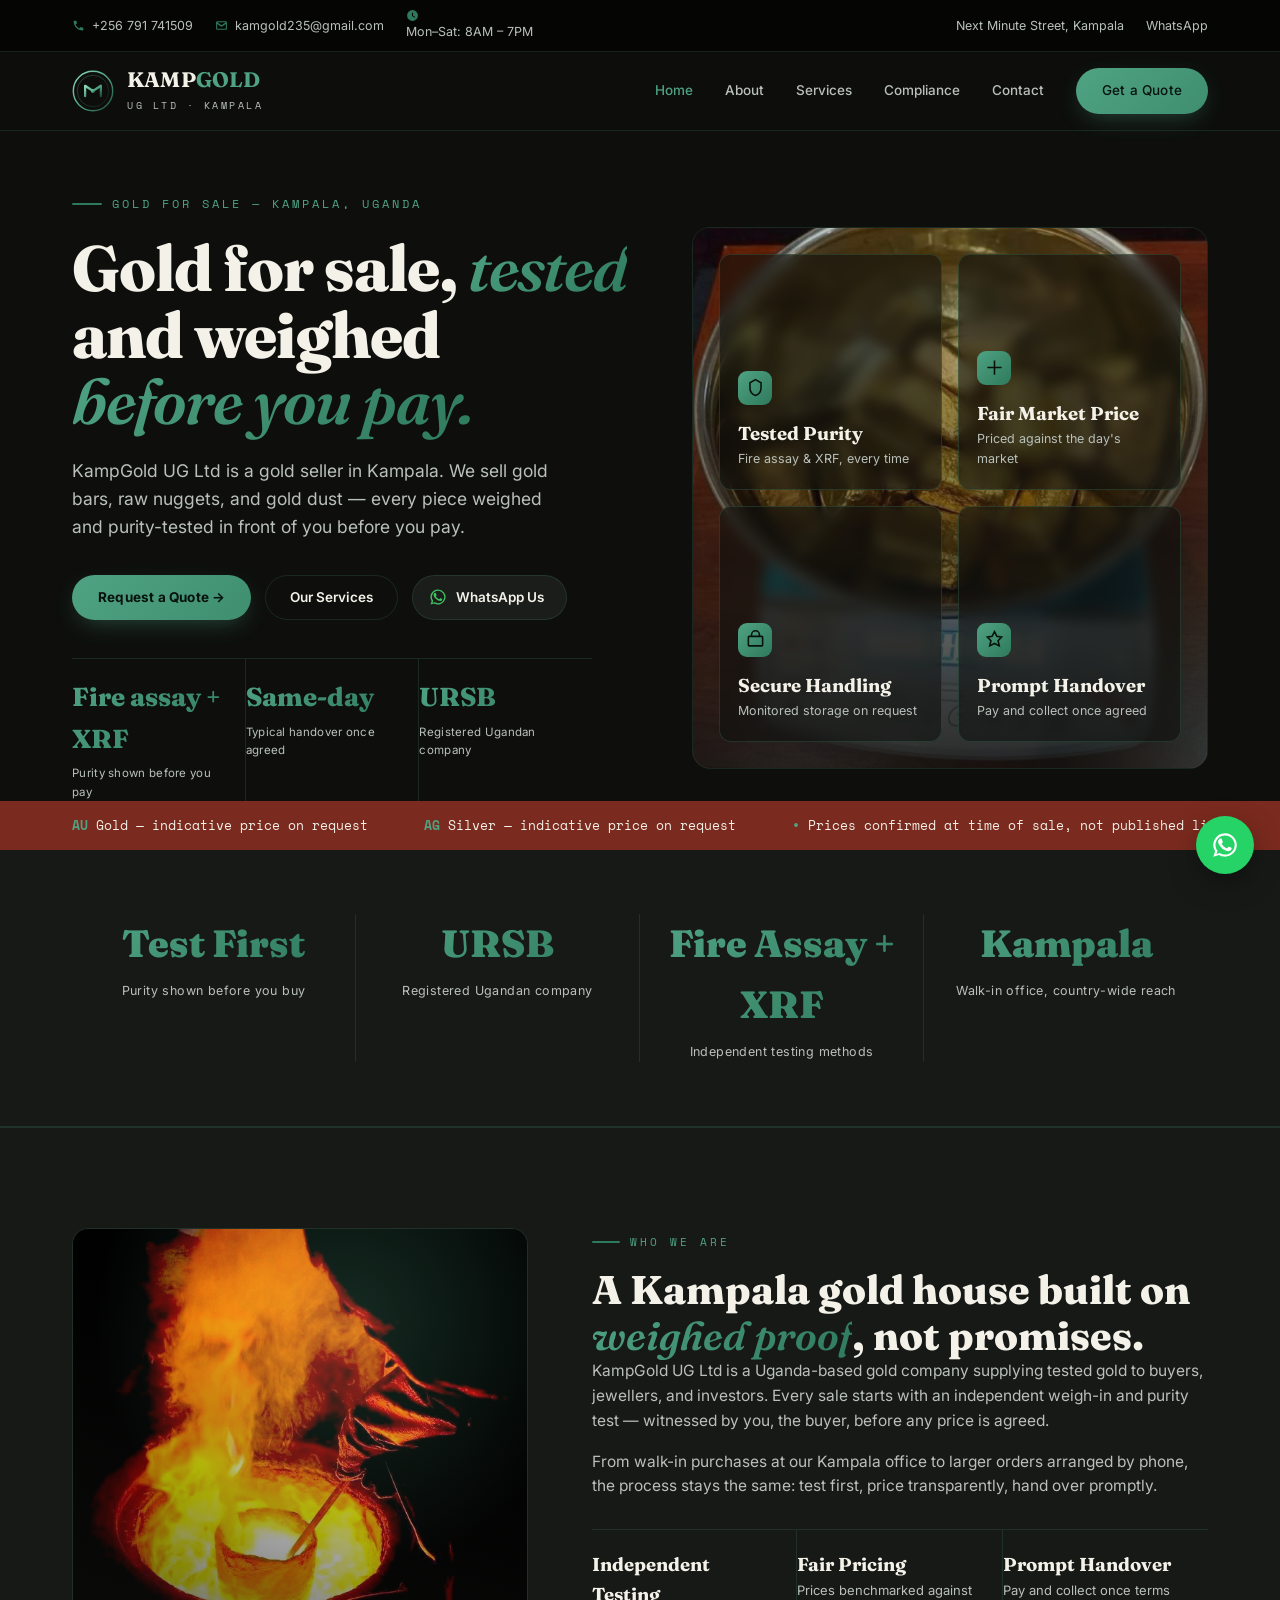
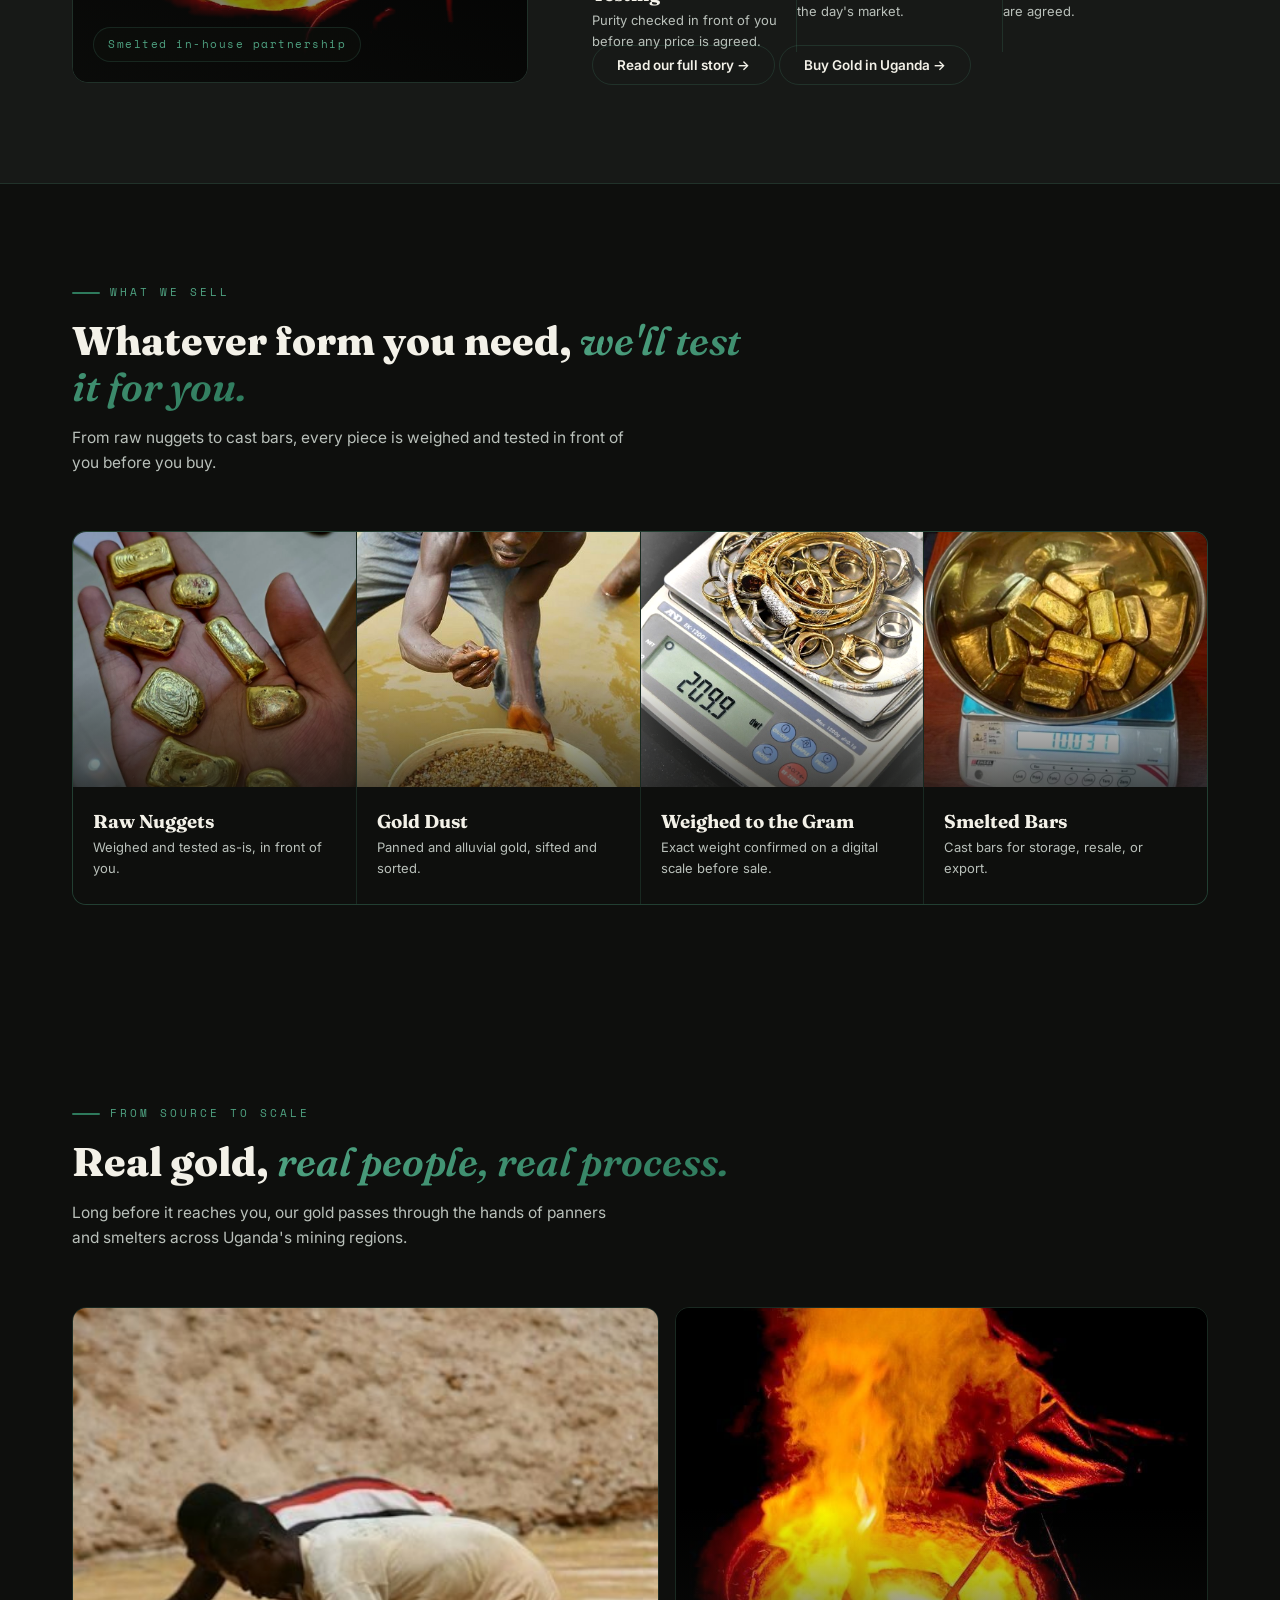
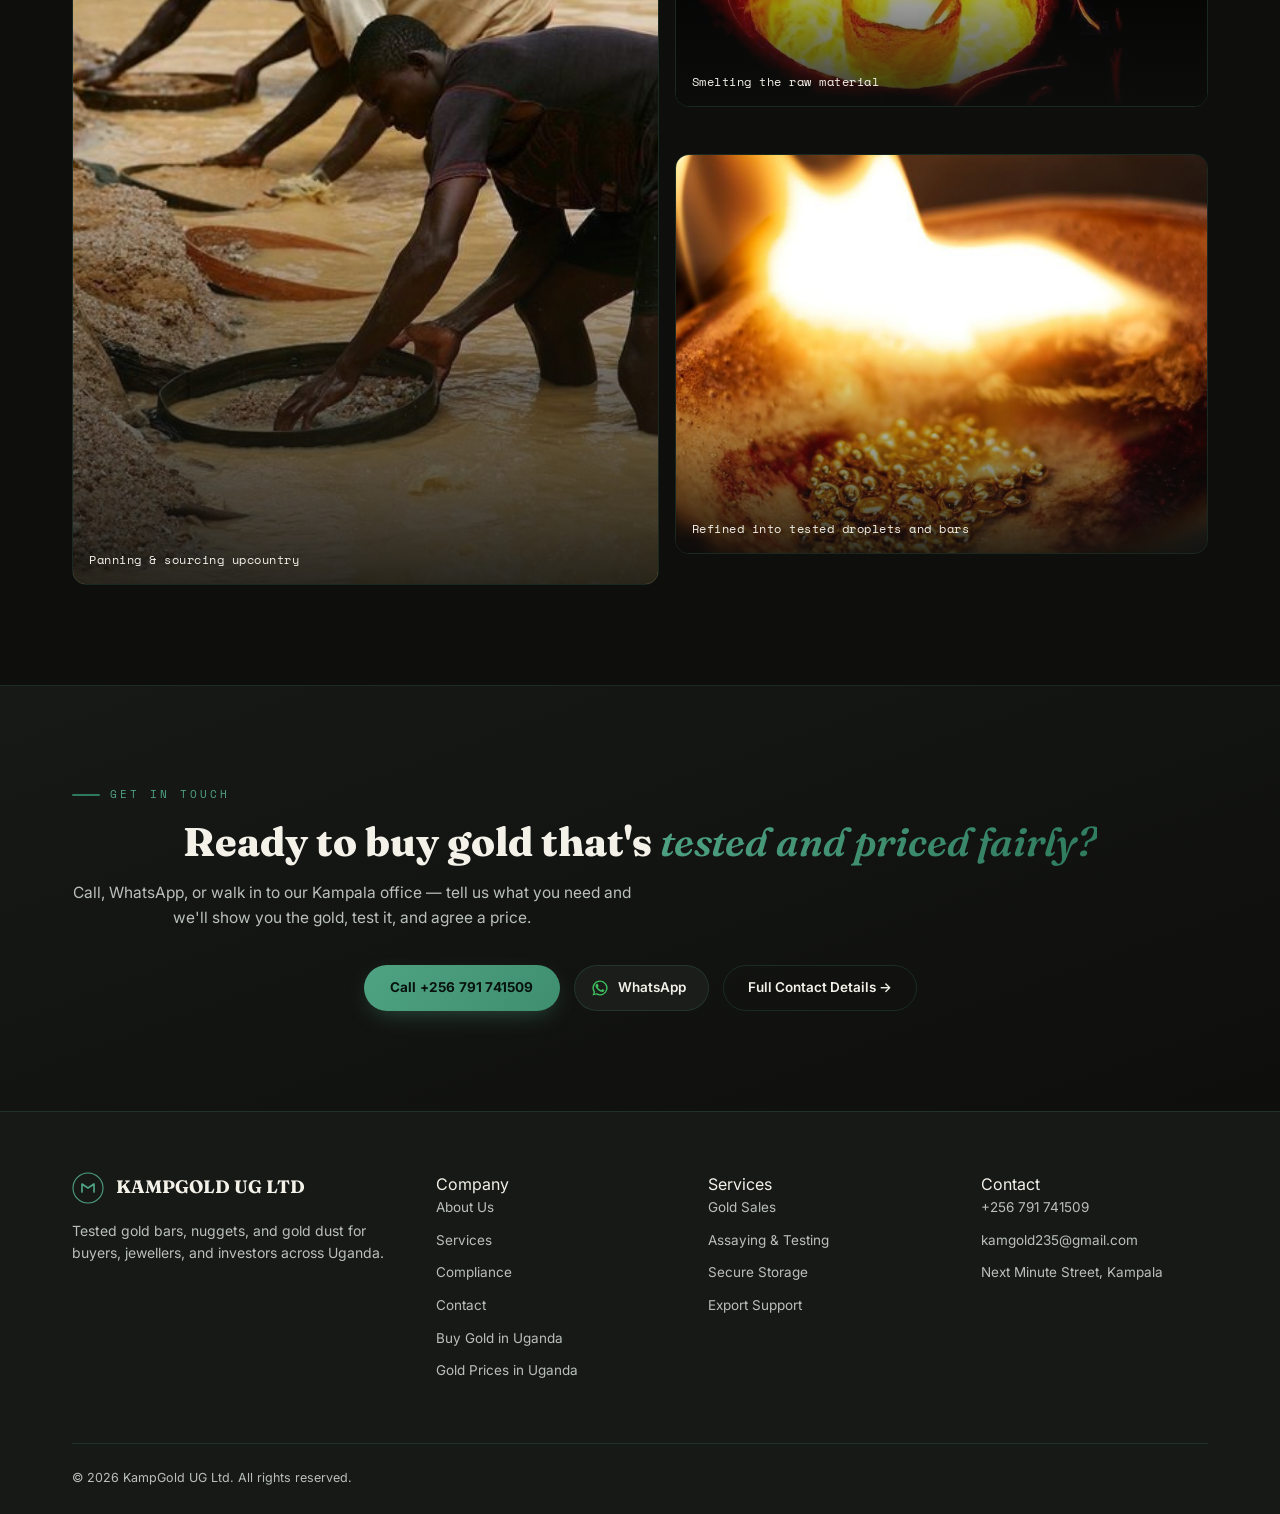
==== commit 59536948: "Update index.html" ====
--- a/index.html
+++ b/index.html
@@ -3,6 +3,8 @@
 <head>
 <meta charset="UTF-8">
 <meta name="viewport" content="width=device-width, initial-scale=1.0">
+<meta name="theme-color" content="#0E0F0D">
+<script>document.documentElement.classList.add('js');</script>
 <title>KampGold UG Ltd — Buy Gold Bars, Nuggets & Gold Dust in Kampala, Uganda</title>
 <meta name="description" content="KampGold UG Ltd sells tested gold in Kampala, Uganda. Buy gold bars, raw gold nuggets, and gold dust with independent purity testing, fair market pricing, and prompt handover for buyers, jewellers, and investors across Uganda.">
 <meta name="keywords" content="buy gold Uganda, gold seller Kampala, gold for sale Uganda, buy gold bars Kampala, gold bars for sale Uganda, gold nuggets for sale Uganda, raw gold nuggets, gold dust for sale, buy gold dust Uganda, gold supplier Uganda, gold purity testing Uganda, gold assay Kampala, licensed gold trader Uganda, gold price Uganda, where to buy gold in Kampala, KampGold">
@@ -10,6 +12,9 @@
 <meta property="og:description" content="Buy tested gold bars, raw nuggets, and gold dust in Kampala. Independent purity testing, fair pricing, prompt handover.">
 <meta property="og:type" content="website">
 <meta property="og:url" content="https://kampgold.com/">
+<meta property="og:image" content="https://kampgold.com/assets/gold-bars-scale.jpg">
+<meta property="og:image:alt" content="Smelted gold bars being weighed on a digital scale">
+<meta name="twitter:card" content="summary_large_image">
 <link rel="canonical" href="https://kampgold.com/">
 <link rel="icon" href="data:image/svg+xml,%3Csvg xmlns='http://www.w3.org/2000/svg' viewBox='0 0 64 64'%3E%3Ccircle cx='32' cy='32' r='30' fill='%230E0F0D'/%3E%3Ccircle cx='32' cy='32' r='26' fill='none' stroke='%234FA382' stroke-width='2.5'/%3E%3Cpath d='M20 40 L20 24 L32 32 L44 24 L44 40' fill='none' stroke='%234FA382' stroke-width='4' stroke-linecap='round' stroke-linejoin='round'/%3E%3C/svg%3E">
 <link rel="preconnect" href="https://fonts.googleapis.com">
@@ -23,6 +28,7 @@
   "name": "KampGold UG Ltd",
   "description": "Gold sales and trading company supplying tested gold bars, nuggets, and gold dust to buyers, jewellers, and investors across Uganda.",
   "url": "https://kampgold.com/",
+  "image": "https://kampgold.com/assets/gold-bars-scale.jpg",
   "telephone": "+256791741509",
   "email": "kamgold235@gmail.com",
   "address": {
@@ -37,14 +43,14 @@
 </head>
 <body>
 
-<div class="ember-field" id="emberField"></div>
+<div class="ember-field" id="emberField" aria-hidden="true"></div>
 
 <div class="topbar">
   <div class="wrap">
     <div class="topbar-left">
-      <a href="tel:+256791741509"><svg viewBox="0 0 24 24"><path d="M6.6 10.8c1.4 2.8 3.8 5.1 6.6 6.6l2.2-2.2c.3-.3.7-.4 1-.2 1.1.4 2.3.6 3.5.6.6 0 1 .4 1 1V20c0 .6-.4 1-1 1C10.6 21 3 13.4 3 4c0-.6.4-1 1-1h3.4c.6 0 1 .4 1 1 0 1.2.2 2.4.6 3.5.1.4 0 .8-.2 1L6.6 10.8z"/></svg>+256 791 741509</a>
-      <a href="mailto:kamgold235@gmail.com"><svg viewBox="0 0 24 24"><path d="M4 4h16a2 2 0 0 1 2 2v12a2 2 0 0 1-2 2H4a2 2 0 0 1-2-2V6a2 2 0 0 1 2-2zm0 2v.2l8 5.4 8-5.4V6H4zm16 3.1-7.4 5a1 1 0 0 1-1.2 0L4 9.1V18h16V9.1z"/></svg>kamgold235@gmail.com</a>
-      <span style="display:flex;align-items:center;gap:7px;"><svg viewBox="0 0 24 24"><path d="M12 2a10 10 0 1 0 0 20 10 10 0 0 0 0-20zm1 5v5.4l4.2 2.5-.8 1.3-5.4-3.2V7h2z"/></svg>Mon–Sat: 8AM – 7PM</span>
+      <a href="tel:+256791741509"><svg viewBox="0 0 24 24" aria-hidden="true"><path d="M6.6 10.8c1.4 2.8 3.8 5.1 6.6 6.6l2.2-2.2c.3-.3.7-.4 1-.2 1.1.4 2.3.6 3.5.6.6 0 1 .4 1 1V20c0 .6-.4 1-1 1C10.6 21 3 13.4 3 4c0-.6.4-1 1-1h3.4c.6 0 1 .4 1 1 0 1.2.2 2.4.6 3.5.1.4 0 .8-.2 1L6.6 10.8z"/></svg>+256 791 741509</a>
+      <a href="mailto:kamgold235@gmail.com"><svg viewBox="0 0 24 24" aria-hidden="true"><path d="M4 4h16a2 2 0 0 1 2 2v12a2 2 0 0 1-2 2H4a2 2 0 0 1-2-2V6a2 2 0 0 1 2-2zm0 2v.2l8 5.4 8-5.4V6H4zm16 3.1-7.4 5a1 1 0 0 1-1.2 0L4 9.1V18h16V9.1z"/></svg>kamgold235@gmail.com</a>
+      <span class="topbar-hours"><svg viewBox="0 0 24 24" aria-hidden="true"><path d="M12 2a10 10 0 1 0 0 20 10 10 0 0 0 0-20zm1 5v5.4l4.2 2.5-.8 1.3-5.4-3.2V7h2z"/></svg>Mon–Sat: 8AM – 7PM</span>
     </div>
     <div class="topbar-right">
       <a href="contact.html">Next Minute Street, Kampala</a>
@@ -57,7 +63,7 @@
   <div class="nav">
     <a class="logo" href="index.html">
       <span class="logo-mark">
-        <svg viewBox="0 0 64 64">
+        <svg viewBox="0 0 64 64" aria-hidden="true">
           <defs><linearGradient id="lg1" x1="0" y1="0" x2="1" y2="1"><stop offset="0" stop-color="#8FDDB9"/><stop offset="0.5" stop-color="#4FA382"/><stop offset="1" stop-color="#1D4B39"/></linearGradient></defs>
           <circle cx="32" cy="32" r="30" fill="none" stroke="url(#lg1)" stroke-width="2.2"/>
           <circle cx="32" cy="32" r="24" fill="none" stroke="url(#lg1)" stroke-width="0.8" opacity="0.5"/>
@@ -67,15 +73,15 @@
       </span>
       <span><span class="logo-text">KAMP<b>GOLD</b></span><span class="logo-sub">UG LTD · KAMPALA</span></span>
     </a>
-    <nav class="links" id="navLinks">
-      <a href="index.html" class="active">Home</a>
+    <nav class="links" id="navLinks" aria-label="Main">
+      <a href="index.html" class="active" aria-current="page">Home</a>
       <a href="about.html">About</a>
       <a href="services.html">Services</a>
       <a href="compliance.html">Compliance</a>
       <a href="contact.html">Contact</a>
       <a class="btn-gold" href="contact.html">Get a Quote</a>
     </nav>
-    <button class="menu-btn" id="menuBtn" aria-label="Toggle menu">☰</button>
+    <button class="menu-btn" id="menuBtn" type="button" aria-label="Open menu" aria-expanded="false" aria-controls="navLinks">☰</button>
   </div>
 </header>
 
@@ -91,7 +97,7 @@
           <a class="btn-gold" href="contact.html">Request a Quote →</a>
           <a class="btn-outline" href="services.html">Our Services</a>
           <a class="btn-whatsapp" href="https://wa.me/256791741509" target="_blank" rel="noopener noreferrer">
-            <svg viewBox="0 0 24 24"><path d="M17.5 14.4c-.3-.1-1.7-.8-1.9-.9-.3-.1-.5-.1-.7.1-.2.3-.7.9-.9 1.1-.2.2-.3.2-.6.1-.3-.1-1.3-.5-2.4-1.5-.9-.8-1.5-1.8-1.7-2.1-.2-.3 0-.5.1-.6.1-.1.3-.3.4-.5.1-.2.2-.3.3-.5.1-.2 0-.4 0-.5-.1-.1-.7-1.6-.9-2.2-.2-.6-.5-.5-.7-.5h-.6c-.2 0-.5.1-.8.4-.3.3-1 1-1 2.4s1 2.8 1.2 3c.1.2 2 3.1 4.9 4.3.7.3 1.2.5 1.6.6.7.2 1.3.2 1.8.1.5-.1 1.7-.7 1.9-1.3.2-.6.2-1.2.2-1.3-.1-.2-.3-.2-.6-.4z"/><path d="M12 2a10 10 0 0 0-8.5 15.3L2 22l4.8-1.5A10 10 0 1 0 12 2zm0 18.2a8.2 8.2 0 0 1-4.2-1.1l-.3-.2-2.8.9.9-2.7-.2-.3A8.2 8.2 0 1 1 12 20.2z"/></svg>
+            <svg viewBox="0 0 24 24" aria-hidden="true"><path d="M17.5 14.4c-.3-.1-1.7-.8-1.9-.9-.3-.1-.5-.1-.7.1-.2.3-.7.9-.9 1.1-.2.2-.3.2-.6.1-.3-.1-1.3-.5-2.4-1.5-.9-.8-1.5-1.8-1.7-2.1-.2-.3 0-.5.1-.6.1-.1.3-.3.4-.5.1-.2.2-.3.3-.5.1-.2 0-.4 0-.5-.1-.1-.7-1.6-.9-2.2-.2-.6-.5-.5-.7-.5h-.6c-.2 0-.5.1-.8.4-.3.3-1 1-1 2.4s1 2.8 1.2 3c.1.2 2 3.1 4.9 4.3.7.3 1.2.5 1.6.6.7.2 1.3.2 1.8.1.5-.1 1.7-.7 1.9-1.3.2-.6.2-1.2.2-1.3-.1-.2-.3-.2-.6-.4z"/><path d="M12 2a10 10 0 0 0-8.5 15.3L2 22l4.8-1.5A10 10 0 1 0 12 2zm0 18.2a8.2 8.2 0 0 1-4.2-1.1l-.3-.2-2.8.9.9-2.7-.2-.3A8.2 8.2 0 1 1 12 20.2z"/></svg>
             WhatsApp Us
           </a>
         </div>
@@ -103,19 +109,18 @@
       </div>
 
       <div class="hero-visual">
-        <div class="hv-glow-1"></div>
-        <div class="hv-glow-2"></div>
+        <div class="hv-glow-1" aria-hidden="true"></div>
+        <div class="hv-glow-2" aria-hidden="true"></div>
         <div class="hv-bg">
-          <img src="assets/gold-bars-scale.jpg" alt="Smelted gold bars being weighed on a digital scale">
-          <div class="hv-photo-overlay"></div>
-        </div>
-        <div class="hv-shimmer"></div>
-        <div class="hv-embers" id="hvEmbers"></div>
+          <img src="assets/gold-bars-scale.jpg" alt="Smelted gold bars being weighed on a digital scale" fetchpriority="high" decoding="async">
+          <div class="hv-photo-overlay" aria-hidden="true"></div>
+        </div>
+        <div class="hv-shimmer" aria-hidden="true"></div>
         <div class="hv-cards">
-          <div class="hv-card"><div class="ic"><svg viewBox="0 0 24 24" fill="none" stroke-width="2"><path d="M12 2l7 4v6c0 5-3 9-7 10-4-1-7-5-7-10V6l7-4z"/></svg></div><h4>Tested Purity</h4><p>Fire assay &amp; XRF, every time</p></div>
-          <div class="hv-card"><div class="ic"><svg viewBox="0 0 24 24" fill="none" stroke-width="2"><path d="M3 12h18M12 3v18"/></svg></div><h4>Fair Market Price</h4><p>Priced against the day's market</p></div>
-          <div class="hv-card"><div class="ic"><svg viewBox="0 0 24 24" fill="none" stroke-width="2"><rect x="3" y="8" width="18" height="12" rx="1"/><path d="M7 8V6a5 5 0 0110 0v2"/></svg></div><h4>Secure Handling</h4><p>Monitored storage on request</p></div>
-          <div class="hv-card"><div class="ic"><svg viewBox="0 0 24 24" fill="none" stroke-width="2"><path d="M12 2l3 6 6 1-4.5 4.5L18 20l-6-3-6 3 1.5-6.5L3 9l6-1 3-6z"/></svg></div><h4>Prompt Handover</h4><p>Pay and collect once agreed</p></div>
+          <div class="hv-card"><div class="ic"><svg viewBox="0 0 24 24" fill="none" stroke-width="2" aria-hidden="true"><path d="M12 2l7 4v6c0 5-3 9-7 10-4-1-7-5-7-10V6l7-4z"/></svg></div><h3>Tested Purity</h3><p>Fire assay &amp; XRF, every time</p></div>
+          <div class="hv-card"><div class="ic"><svg viewBox="0 0 24 24" fill="none" stroke-width="2" aria-hidden="true"><path d="M3 12h18M12 3v18"/></svg></div><h3>Fair Market Price</h3><p>Priced against the day's market</p></div>
+          <div class="hv-card"><div class="ic"><svg viewBox="0 0 24 24" fill="none" stroke-width="2" aria-hidden="true"><rect x="3" y="8" width="18" height="12" rx="1"/><path d="M7 8V6a5 5 0 0110 0v2"/></svg></div><h3>Secure Handling</h3><p>Monitored storage on request</p></div>
+          <div class="hv-card"><div class="ic"><svg viewBox="0 0 24 24" fill="none" stroke-width="2" aria-hidden="true"><path d="M12 2l3 6 6 1-4.5 4.5L18 20l-6-3-6 3 1.5-6.5L3 9l6-1 3-6z"/></svg></div><h3>Prompt Handover</h3><p>Pay and collect once agreed</p></div>
         </div>
       </div>
     </div>
@@ -127,9 +132,9 @@
         <span><span class="m">AU</span>Gold — indicative price on request</span>
         <span><span class="m">AG</span>Silver — indicative price on request</span>
         <span><span class="m">•</span>Prices confirmed at time of sale, not published live</span>
-        <span><span class="m">AU</span>Gold — indicative price on request</span>
-        <span><span class="m">AG</span>Silver — indicative price on request</span>
-        <span><span class="m">•</span>Prices confirmed at time of sale, not published live</span>
+        <span aria-hidden="true"><span class="m">AU</span>Gold — indicative price on request</span>
+        <span aria-hidden="true"><span class="m">AG</span>Silver — indicative price on request</span>
+        <span aria-hidden="true"><span class="m">•</span>Prices confirmed at time of sale, not published live</span>
       </div>
     </div>
   </div>
@@ -146,24 +151,24 @@
   <section class="about" id="about">
     <div class="wrap about-grid">
       <div class="about-visual reveal">
-        <img src="assets/smelting-pour.jpg" alt="Molten gold being poured during smelting">
-        <div class="av-shade"></div>
-        <div class="av-glow"></div>
+        <img src="assets/smelting-pour.jpg" alt="Molten gold being poured during smelting" loading="lazy" decoding="async">
+        <div class="av-shade" aria-hidden="true"></div>
+        <div class="av-glow" aria-hidden="true"></div>
         <span class="av-badge">Smelted in-house partnership</span>
       </div>
       <div class="reveal">
         <div class="section-tag">Who We Are</div>
         <h2>A Kampala gold house built on <em>weighed proof</em>, not promises.</h2>
-        <div class="about-body" style="margin-top:20px;">
+        <div class="about-body">
           <p>KampGold UG Ltd is a Uganda-based gold company supplying tested gold to buyers, jewellers, and investors. Every sale starts with an independent weigh-in and purity test — witnessed by you, the buyer, before any price is agreed.</p>
           <p>From walk-in purchases at our Kampala office to larger orders arranged by phone, the process stays the same: test first, price transparently, hand over promptly.</p>
         </div>
         <div class="about-marks">
-          <div class="mark-item"><h4>Independent Testing</h4><p>Purity checked in front of you before any price is agreed.</p></div>
-          <div class="mark-item"><h4>Fair Pricing</h4><p>Prices benchmarked against the day's market.</p></div>
-          <div class="mark-item"><h4>Prompt Handover</h4><p>Pay and collect once terms are agreed.</p></div>
-        </div>
-        <div style="margin-top:28px; display:flex; gap:14px; flex-wrap:wrap;">
+          <div class="mark-item"><h3>Independent Testing</h3><p>Purity checked in front of you before any price is agreed.</p></div>
+          <div class="mark-item"><h3>Fair Pricing</h3><p>Prices benchmarked against the day's market.</p></div>
+          <div class="mark-item"><h3>Prompt Handover</h3><p>Pay and collect once terms are agreed.</p></div>
+        </div>
+        <div class="about-actions">
           <a class="btn-outline" href="about.html">Read our full story →</a>
           <a class="btn-outline" href="buy-gold-uganda.html">Buy Gold in Uganda →</a>
         </div>
@@ -180,26 +185,26 @@
       </div>
       <div class="trade-grid reveal">
         <div class="trade-card">
-          <div class="trade-visual"><img src="assets/raw-nuggets-hand.jpg" alt="Raw gold nuggets held in a hand"><div class="tv-shimmer"></div><div class="tv-shade"></div></div>
-          <div class="trade-body"><h4>Raw Nuggets</h4><p>Weighed and tested as-is, in front of you.</p></div>
-        </div>
-        <div class="trade-card">
-          <div class="trade-visual"><img src="assets/panning-closeup.jpg" alt="Panned gravel being sifted for gold by hand"><div class="tv-shimmer"></div><div class="tv-shade"></div></div>
-          <div class="trade-body"><h4>Gold Dust</h4><p>Panned and alluvial gold, sifted and sorted.</p></div>
-        </div>
-        <div class="trade-card">
-          <div class="trade-visual"><img src="assets/scrap-jewelry-scale.jpg" alt="Gold weighed on a digital scale"><div class="tv-shimmer"></div><div class="tv-shade"></div></div>
-          <div class="trade-body"><h4>Weighed to the Gram</h4><p>Exact weight confirmed on a digital scale before sale.</p></div>
-        </div>
-        <div class="trade-card">
-          <div class="trade-visual"><img src="assets/gold-bars-scale.jpg" alt="Cast gold bars weighed in a bowl on a scale"><div class="tv-shimmer"></div><div class="tv-shade"></div></div>
-          <div class="trade-body"><h4>Smelted Bars</h4><p>Cast bars for storage, resale, or export.</p></div>
-        </div>
-      </div>
-    </div>
-  </section>
-
-  <section style="background:var(--ink-2); border-top:1px solid var(--line); border-bottom:1px solid var(--line);">
+          <div class="trade-visual"><img src="assets/raw-nuggets-hand.jpg" alt="Raw gold nuggets held in a hand" loading="lazy" decoding="async"><div class="tv-shimmer" aria-hidden="true"></div><div class="tv-shade" aria-hidden="true"></div></div>
+          <div class="trade-body"><h3>Raw Nuggets</h3><p>Weighed and tested as-is, in front of you.</p></div>
+        </div>
+        <div class="trade-card">
+          <div class="trade-visual"><img src="assets/panning-closeup.jpg" alt="Panned gravel being sifted for gold by hand" loading="lazy" decoding="async"><div class="tv-shimmer" aria-hidden="true"></div><div class="tv-shade" aria-hidden="true"></div></div>
+          <div class="trade-body"><h3>Gold Dust</h3><p>Panned and alluvial gold, sifted and sorted.</p></div>
+        </div>
+        <div class="trade-card">
+          <div class="trade-visual"><img src="assets/scrap-jewelry-scale.jpg" alt="Gold weighed on a digital scale" loading="lazy" decoding="async"><div class="tv-shimmer" aria-hidden="true"></div><div class="tv-shade" aria-hidden="true"></div></div>
+          <div class="trade-body"><h3>Weighed to the Gram</h3><p>Exact weight confirmed on a digital scale before sale.</p></div>
+        </div>
+        <div class="trade-card">
+          <div class="trade-visual"><img src="assets/gold-bars-scale.jpg" alt="Cast gold bars weighed in a bowl on a scale" loading="lazy" decoding="async"><div class="tv-shimmer" aria-hidden="true"></div><div class="tv-shade" aria-hidden="true"></div></div>
+          <div class="trade-body"><h3>Smelted Bars</h3><p>Cast bars for storage, resale, or export.</p></div>
+        </div>
+      </div>
+    </div>
+  </section>
+
+  <section class="section-band">
     <div class="wrap">
       <div class="section-head reveal">
         <div class="section-tag">From Source to Scale</div>
@@ -207,22 +212,22 @@
         <p class="section-desc">Long before it reaches you, our gold passes through the hands of panners and smelters across Uganda's mining regions.</p>
       </div>
       <div class="story-grid reveal">
-        <div class="story-photo tall"><img src="assets/panning-river.jpg" alt="Miners panning for gold in a river"><div class="story-shade"></div><span class="story-cap">Panning &amp; sourcing upcountry</span></div>
-        <div class="story-photo"><img src="assets/smelting-pour.jpg" alt="Molten gold being poured from a crucible"><div class="story-shade"></div><span class="story-cap">Smelting the raw material</span></div>
-        <div class="story-photo"><img src="assets/molten-droplets.jpg" alt="Molten gold droplets forming under flame"><div class="story-shade"></div><span class="story-cap">Refined into tested droplets and bars</span></div>
+        <div class="story-photo tall"><img src="assets/panning-river.jpg" alt="Miners panning for gold in a river" loading="lazy" decoding="async"><div class="story-shade" aria-hidden="true"></div><span class="story-cap">Panning &amp; sourcing upcountry</span></div>
+        <div class="story-photo"><img src="assets/smelting-pour.jpg" alt="Molten gold being poured from a crucible" loading="lazy" decoding="async"><div class="story-shade" aria-hidden="true"></div><span class="story-cap">Smelting the raw material</span></div>
+        <div class="story-photo"><img src="assets/molten-droplets.jpg" alt="Molten gold droplets forming under flame" loading="lazy" decoding="async"><div class="story-shade" aria-hidden="true"></div><span class="story-cap">Refined into tested droplets and bars</span></div>
       </div>
     </div>
   </section>
 
   <section class="cta" id="cta">
     <div class="wrap">
-      <div class="section-tag reveal" style="justify-content:center;">Get In Touch</div>
+      <div class="section-tag center reveal">Get In Touch</div>
       <h2 class="reveal">Ready to buy gold that's <em>tested and priced fairly?</em></h2>
-      <p class="section-desc reveal" style="margin-left:auto; margin-right:auto; text-align:center;">Call, WhatsApp, or walk in to our Kampala office — tell us what you need and we'll show you the gold, test it, and agree a price.</p>
+      <p class="section-desc center reveal">Call, WhatsApp, or walk in to our Kampala office — tell us what you need and we'll show you the gold, test it, and agree a price.</p>
       <div class="cta-actions reveal">
         <a class="btn-gold" href="tel:+256791741509">Call +256 791 741509</a>
         <a class="btn-whatsapp" href="https://wa.me/256791741509" target="_blank" rel="noopener noreferrer">
-          <svg viewBox="0 0 24 24"><path d="M17.5 14.4c-.3-.1-1.7-.8-1.9-.9-.3-.1-.5-.1-.7.1-.2.3-.7.9-.9 1.1-.2.2-.3.2-.6.1-.3-.1-1.3-.5-2.4-1.5-.9-.8-1.5-1.8-1.7-2.1-.2-.3 0-.5.1-.6.1-.1.3-.3.4-.5.1-.2.2-.3.3-.5.1-.2 0-.4 0-.5-.1-.1-.7-1.6-.9-2.2-.2-.6-.5-.5-.7-.5h-.6c-.2 0-.5.1-.8.4-.3.3-1 1-1 2.4s1 2.8 1.2 3c.1.2 2 3.1 4.9 4.3.7.3 1.2.5 1.6.6.7.2 1.3.2 1.8.1.5-.1 1.7-.7 1.9-1.3.2-.6.2-1.2.2-1.3-.1-.2-.3-.2-.6-.4z"/><path d="M12 2a10 10 0 0 0-8.5 15.3L2 22l4.8-1.5A10 10 0 1 0 12 2zm0 18.2a8.2 8.2 0 0 1-4.2-1.1l-.3-.2-2.8.9.9-2.7-.2-.3A8.2 8.2 0 1 1 12 20.2z"/></svg>
+          <svg viewBox="0 0 24 24" aria-hidden="true"><path d="M17.5 14.4c-.3-.1-1.7-.8-1.9-.9-.3-.1-.5-.1-.7.1-.2.3-.7.9-.9 1.1-.2.2-.3.2-.6.1-.3-.1-1.3-.5-2.4-1.5-.9-.8-1.5-1.8-1.7-2.1-.2-.3 0-.5.1-.6.1-.1.3-.3.4-.5.1-.2.2-.3.3-.5.1-.2 0-.4 0-.5-.1-.1-.7-1.6-.9-2.2-.2-.6-.5-.5-.7-.5h-.6c-.2 0-.5.1-.8.4-.3.3-1 1-1 2.4s1 2.8 1.2 3c.1.2 2 3.1 4.9 4.3.7.3 1.2.5 1.6.6.7.2 1.3.2 1.8.1.5-.1 1.7-.7 1.9-1.3.2-.6.2-1.2.2-1.3-.1-.2-.3-.2-.6-.4z"/><path d="M12 2a10 10 0 0 0-8.5 15.3L2 22l4.8-1.5A10 10 0 1 0 12 2zm0 18.2a8.2 8.2 0 0 1-4.2-1.1l-.3-.2-2.8.9.9-2.7-.2-.3A8.2 8.2 0 1 1 12 20.2z"/></svg>
           WhatsApp
         </a>
         <a class="btn-outline" href="contact.html">Full Contact Details →</a>
@@ -233,7 +238,7 @@
 </main>
 
 <a class="float-wa" href="https://wa.me/256791741509" target="_blank" rel="noopener noreferrer" aria-label="Chat on WhatsApp">
-  <svg viewBox="0 0 24 24"><path d="M17.5 14.4c-.3-.1-1.7-.8-1.9-.9-.3-.1-.5-.1-.7.1-.2.3-.7.9-.9 1.1-.2.2-.3.2-.6.1-.3-.1-1.3-.5-2.4-1.5-.9-.8-1.5-1.8-1.7-2.1-.2-.3 0-.5.1-.6.1-.1.3-.3.4-.5.1-.2.2-.3.3-.5.1-.2 0-.4 0-.5-.1-.1-.7-1.6-.9-2.2-.2-.6-.5-.5-.7-.5h-.6c-.2 0-.5.1-.8.4-.3.3-1 1-1 2.4s1 2.8 1.2 3c.1.2 2 3.1 4.9 4.3.7.3 1.2.5 1.6.6.7.2 1.3.2 1.8.1.5-.1 1.7-.7 1.9-1.3.2-.6.2-1.2.2-1.3-.1-.2-.3-.2-.6-.4z"/><path d="M12 2a10 10 0 0 0-8.5 15.3L2 22l4.8-1.5A10 10 0 1 0 12 2zm0 18.2a8.2 8.2 0 0 1-4.2-1.1l-.3-.2-2.8.9.9-2.7-.2-.3A8.2 8.2 0 1 1 12 20.2z"/></svg>
+  <svg viewBox="0 0 24 24" aria-hidden="true"><path d="M17.5 14.4c-.3-.1-1.7-.8-1.9-.9-.3-.1-.5-.1-.7.1-.2.3-.7.9-.9 1.1-.2.2-.3.2-.6.1-.3-.1-1.3-.5-2.4-1.5-.9-.8-1.5-1.8-1.7-2.1-.2-.3 0-.5.1-.6.1-.1.3-.3.4-.5.1-.2.2-.3.3-.5.1-.2 0-.4 0-.5-.1-.1-.7-1.6-.9-2.2-.2-.6-.5-.5-.7-.5h-.6c-.2 0-.5.1-.8.4-.3.3-1 1-1 2.4s1 2.8 1.2 3c.1.2 2 3.1 4.9 4.3.7.3 1.2.5 1.6.6.7.2 1.3.2 1.8.1.5-.1 1.7-.7 1.9-1.3.2-.6.2-1.2.2-1.3-.1-.2-.3-.2-.6-.4z"/><path d="M12 2a10 10 0 0 0-8.5 15.3L2 22l4.8-1.5A10 10 0 1 0 12 2zm0 18.2a8.2 8.2 0 0 1-4.2-1.1l-.3-.2-2.8.9.9-2.7-.2-.3A8.2 8.2 0 1 1 12 20.2z"/></svg>
 </a>
 
 <footer>
@@ -242,14 +247,14 @@
       <div>
         <div class="footer-brand">
           <span class="logo-mark" style="width:32px;height:32px;">
-            <svg viewBox="0 0 64 64"><circle cx="32" cy="32" r="30" fill="none" stroke="#4FA382" stroke-width="2.2"/><path d="M20 40 L20 24 L32 32 L44 24 L44 40" fill="none" stroke="#4FA382" stroke-width="3.4" stroke-linecap="round" stroke-linejoin="round"/></svg>
+            <svg viewBox="0 0 64 64" aria-hidden="true"><circle cx="32" cy="32" r="30" fill="none" stroke="#4FA382" stroke-width="2.2"/><path d="M20 40 L20 24 L32 32 L44 24 L44 40" fill="none" stroke="#4FA382" stroke-width="3.4" stroke-linecap="round" stroke-linejoin="round"/></svg>
           </span>
           <span>KAMPGOLD UG LTD</span>
         </div>
         <p class="footer-desc">Tested gold bars, nuggets, and gold dust for buyers, jewellers, and investors across Uganda.</p>
       </div>
       <div class="footer-col">
-        <h5>Company</h5>
+        <p class="footer-title">Company</p>
         <a href="about.html">About Us</a>
         <a href="services.html">Services</a>
         <a href="compliance.html">Compliance</a>
@@ -258,14 +263,14 @@
         <a href="gold-prices-uganda.html">Gold Prices in Uganda</a>
       </div>
       <div class="footer-col">
-        <h5>Services</h5>
+        <p class="footer-title">Services</p>
         <a href="services.html">Gold Sales</a>
         <a href="services.html">Assaying &amp; Testing</a>
         <a href="services.html">Secure Storage</a>
         <a href="services.html">Export Support</a>
       </div>
       <div class="footer-col">
-        <h5>Contact</h5>
+        <p class="footer-title">Contact</p>
         <a href="tel:+256791741509">+256 791 741509</a>
         <a href="mailto:kamgold235@gmail.com">kamgold235@gmail.com</a>
         <a href="contact.html">Next Minute Street, Kampala</a>
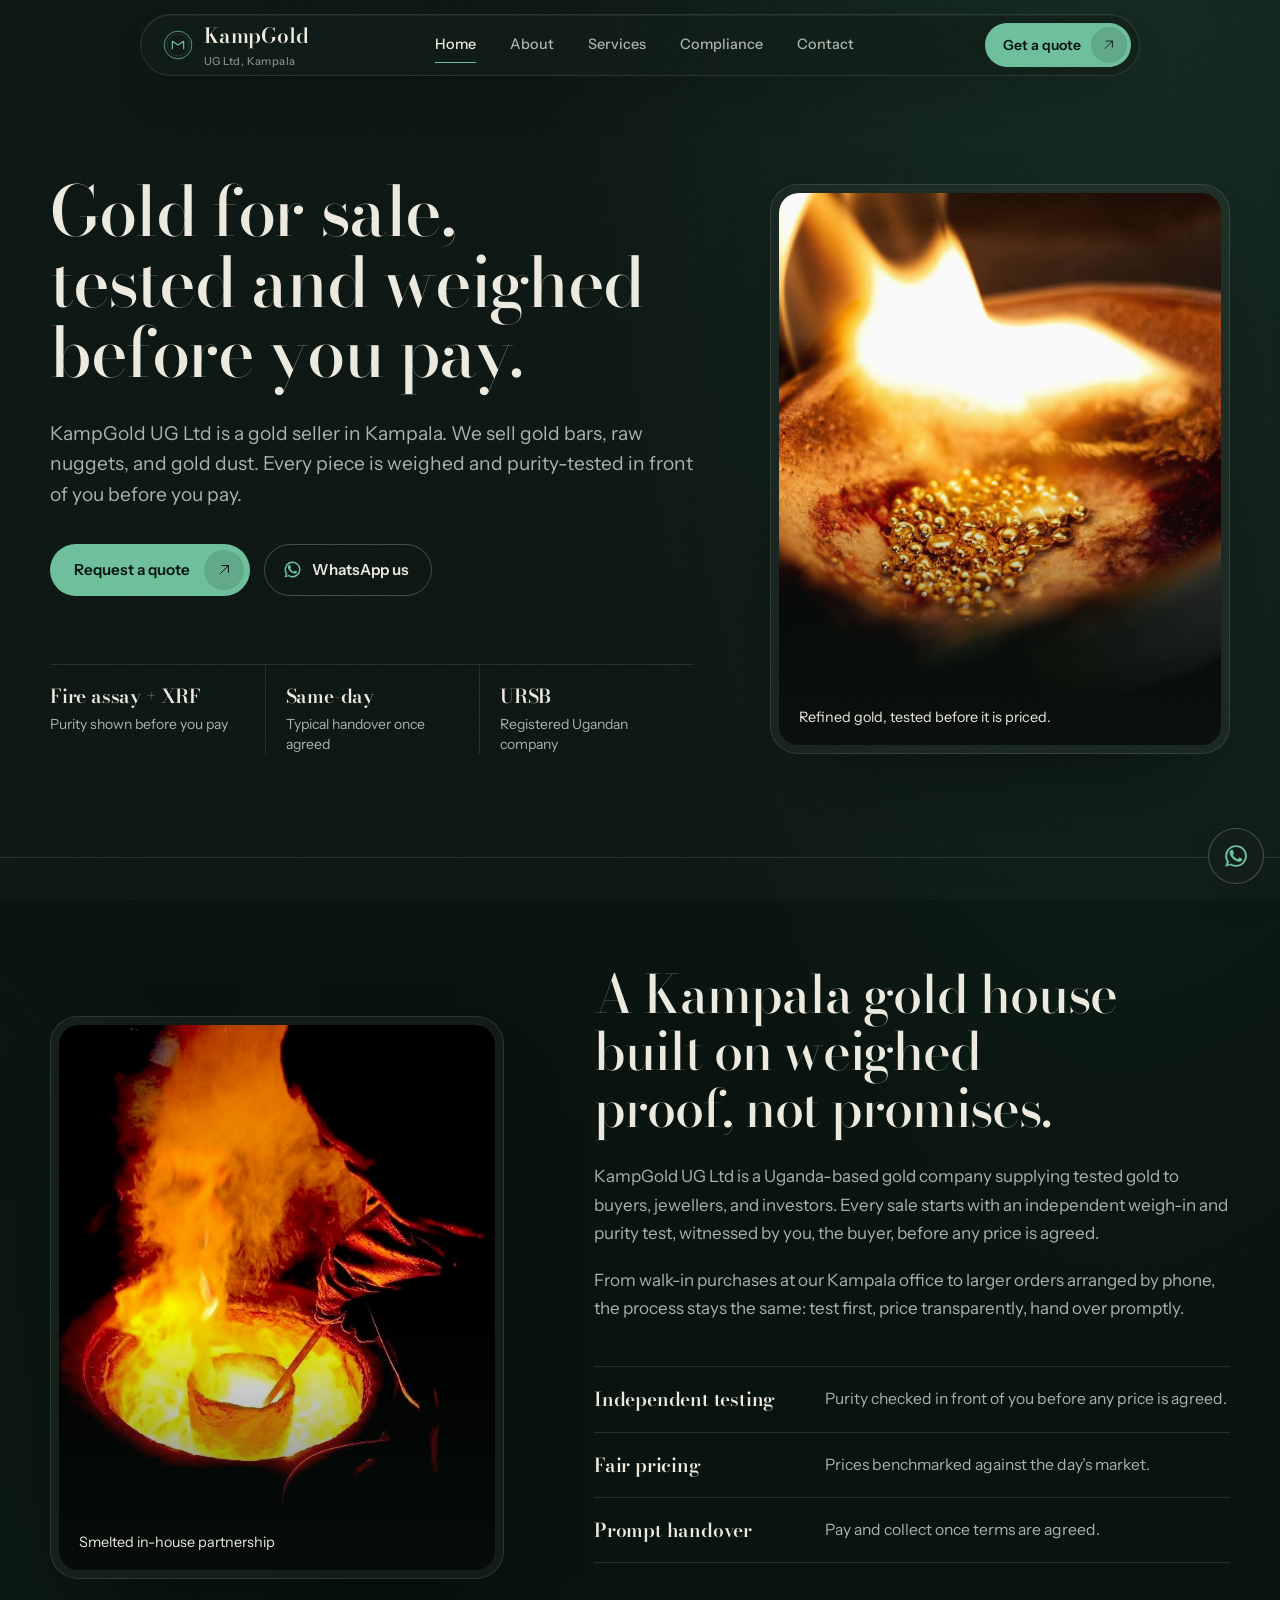
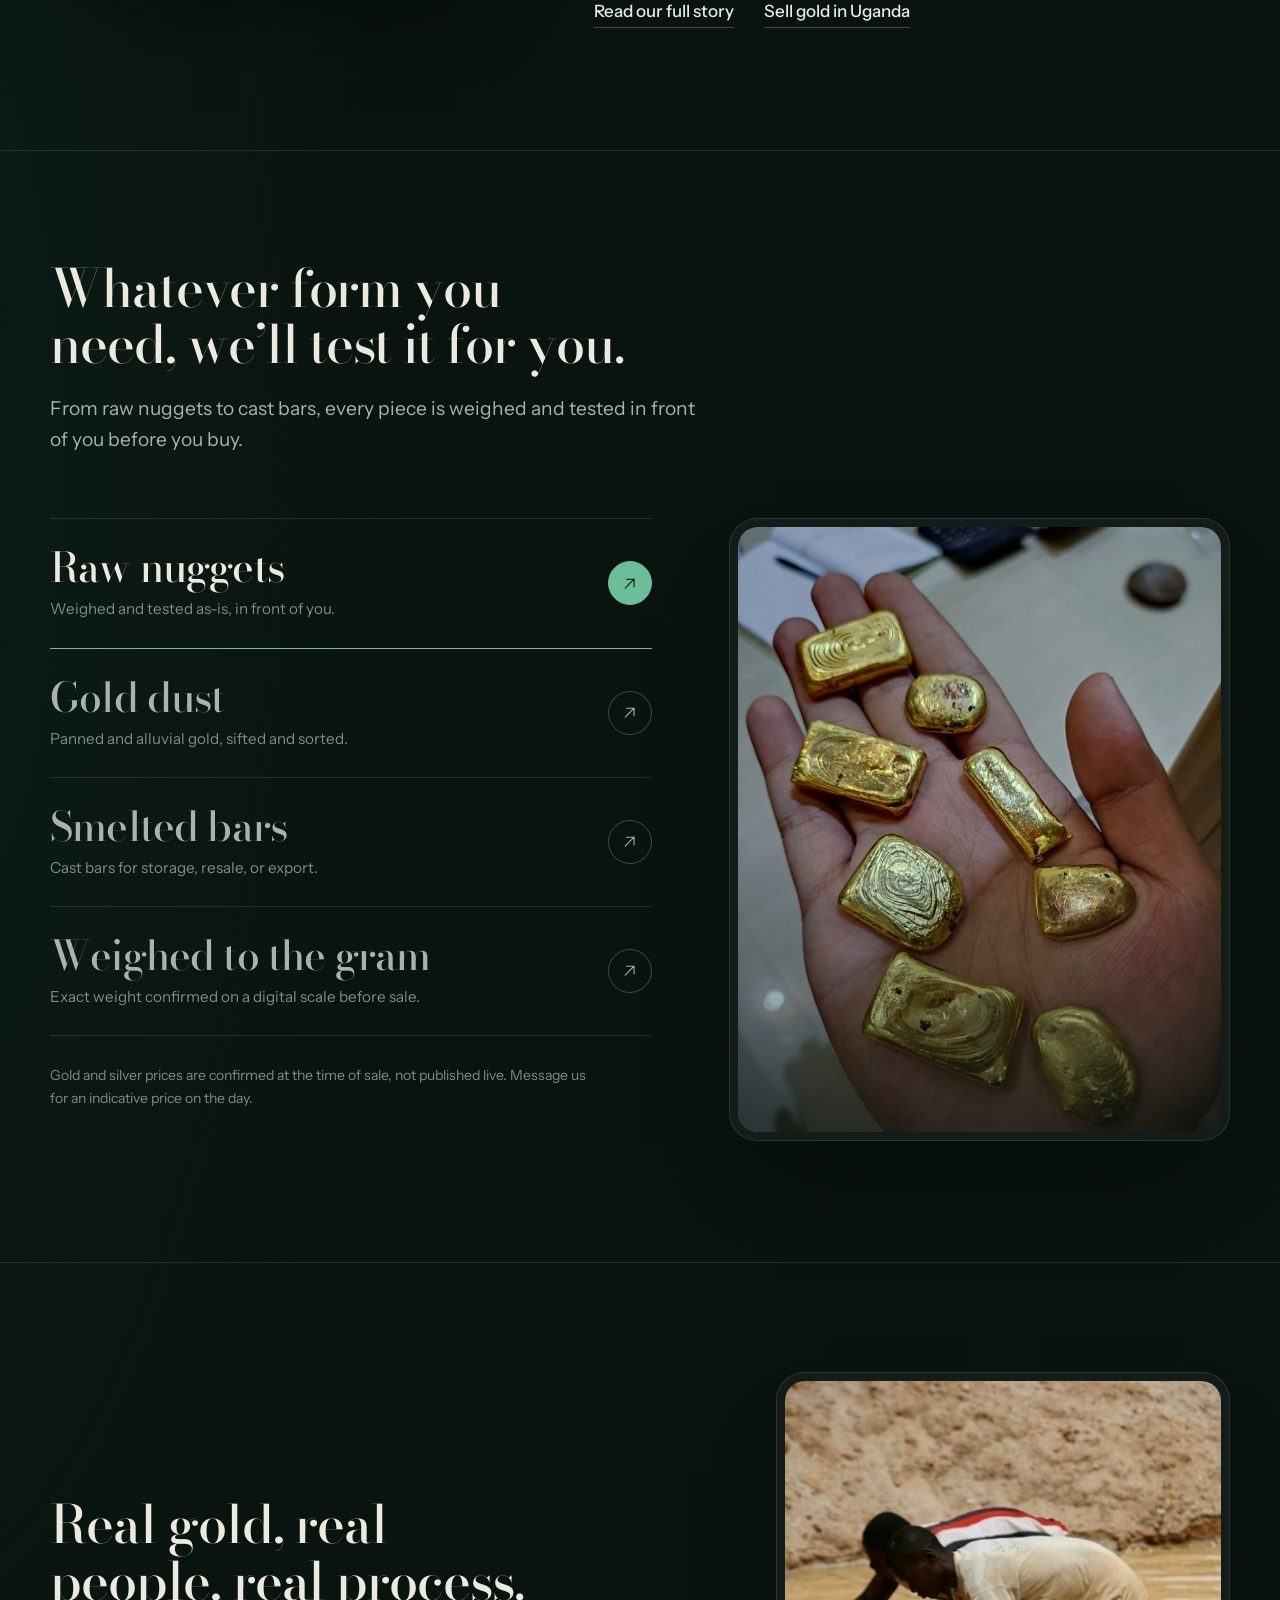
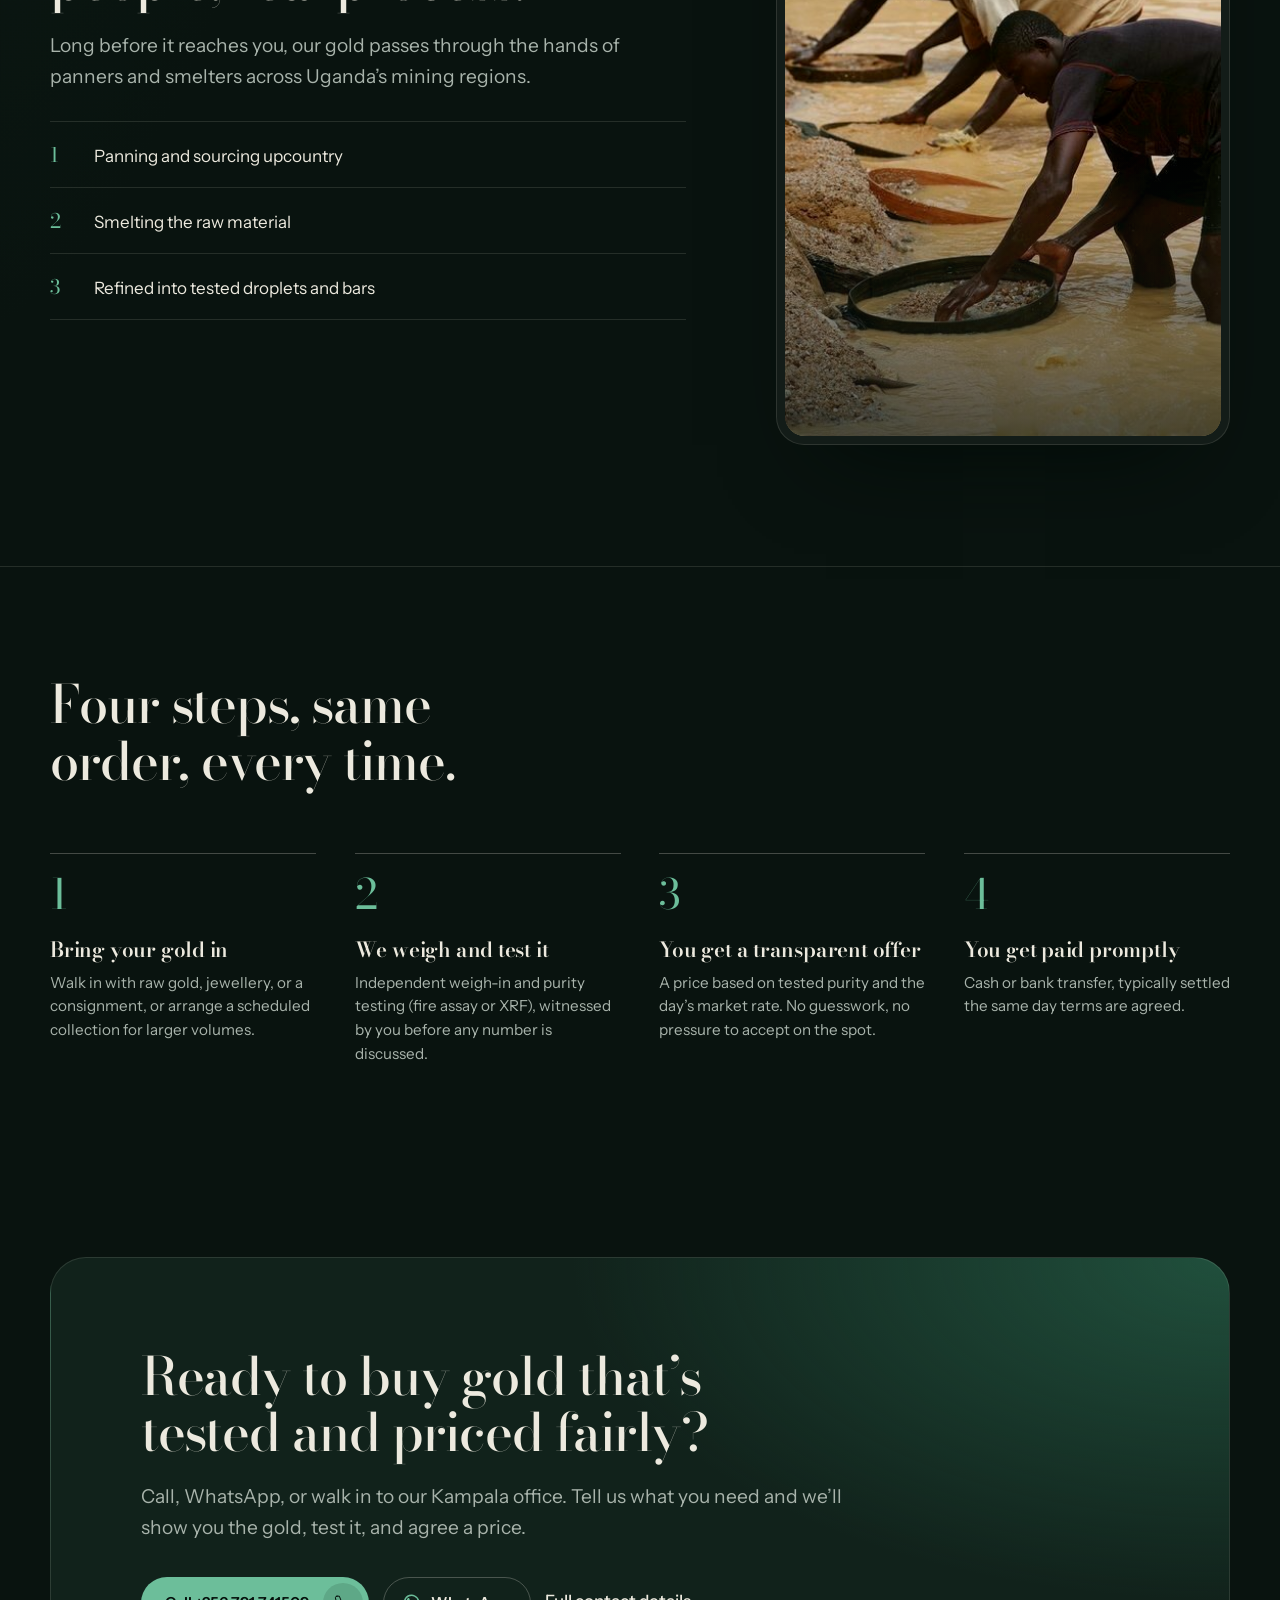
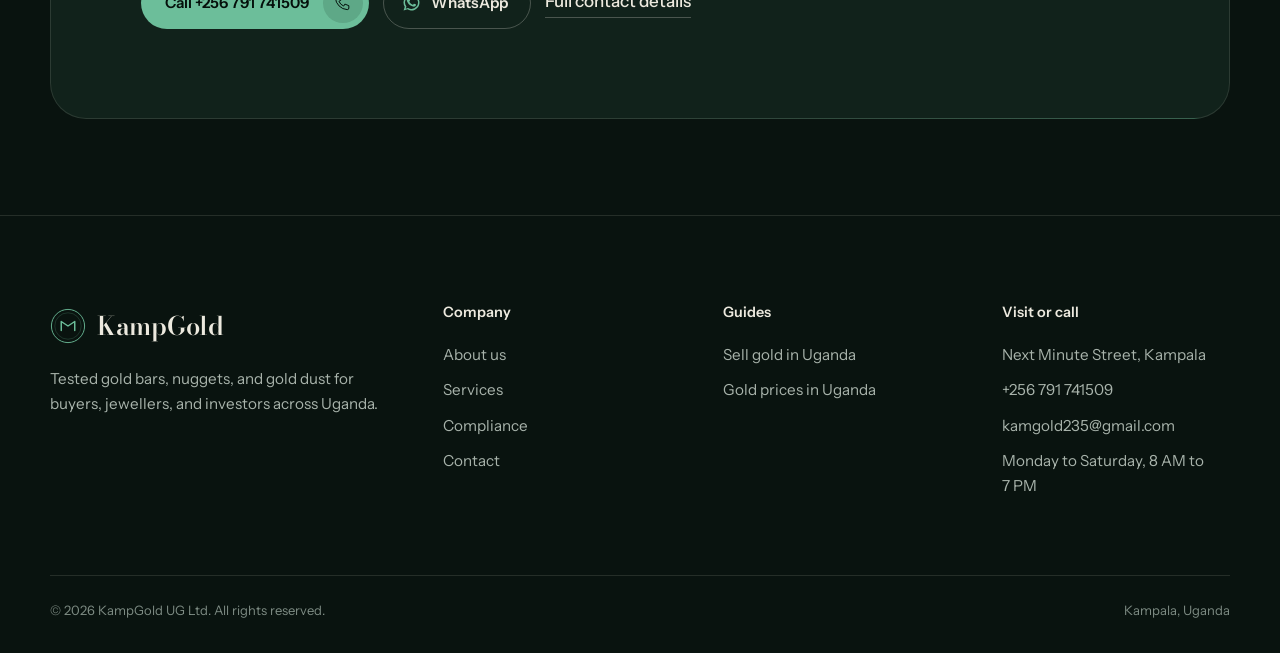
==== commit d9a2ce64: "Update KampGold website" ====
--- a/index.html
+++ b/index.html
@@ -2,9 +2,9 @@
 <html lang="en">
 <head>
 <meta charset="UTF-8">
-<meta name="viewport" content="width=device-width, initial-scale=1.0">
-<meta name="theme-color" content="#0E0F0D">
-<script>document.documentElement.classList.add('js');</script>
+<meta name="viewport" content="width=device-width, initial-scale=1, viewport-fit=cover">
+<meta name="theme-color" content="#09130F">
+<meta name="color-scheme" content="dark">
 <title>KampGold UG Ltd — Buy Gold Bars, Nuggets & Gold Dust in Kampala, Uganda</title>
 <meta name="description" content="KampGold UG Ltd sells tested gold in Kampala, Uganda. Buy gold bars, raw gold nuggets, and gold dust with independent purity testing, fair market pricing, and prompt handover for buyers, jewellers, and investors across Uganda.">
 <meta name="keywords" content="buy gold Uganda, gold seller Kampala, gold for sale Uganda, buy gold bars Kampala, gold bars for sale Uganda, gold nuggets for sale Uganda, raw gold nuggets, gold dust for sale, buy gold dust Uganda, gold supplier Uganda, gold purity testing Uganda, gold assay Kampala, licensed gold trader Uganda, gold price Uganda, where to buy gold in Kampala, KampGold">
@@ -13,13 +13,12 @@
 <meta property="og:type" content="website">
 <meta property="og:url" content="https://kampgold.com/">
 <meta property="og:image" content="https://kampgold.com/assets/gold-bars-scale.jpg">
-<meta property="og:image:alt" content="Smelted gold bars being weighed on a digital scale">
 <meta name="twitter:card" content="summary_large_image">
 <link rel="canonical" href="https://kampgold.com/">
-<link rel="icon" href="data:image/svg+xml,%3Csvg xmlns='http://www.w3.org/2000/svg' viewBox='0 0 64 64'%3E%3Ccircle cx='32' cy='32' r='30' fill='%230E0F0D'/%3E%3Ccircle cx='32' cy='32' r='26' fill='none' stroke='%234FA382' stroke-width='2.5'/%3E%3Cpath d='M20 40 L20 24 L32 32 L44 24 L44 40' fill='none' stroke='%234FA382' stroke-width='4' stroke-linecap='round' stroke-linejoin='round'/%3E%3C/svg%3E">
-<link rel="preconnect" href="https://fonts.googleapis.com">
-<link rel="preconnect" href="https://fonts.gstatic.com" crossorigin>
-<link href="https://fonts.googleapis.com/css2?family=Fraunces:opsz,wght@9..144,500;9..144,600;9..144,700;9..144,900&family=Inter:wght@400;500;600;700&family=Space+Mono:wght@400;700&display=swap" rel="stylesheet">
+<link rel="icon" href="data:image/svg+xml,%3Csvg xmlns='http://www.w3.org/2000/svg' viewBox='0 0 64 64'%3E%3Crect width='64' height='64' rx='14' fill='%2309130F'/%3E%3Ccircle cx='32' cy='32' r='24' fill='none' stroke='%236CBE9A' stroke-width='2'/%3E%3Cpath d='M21 40V24l11 8 11-8v16' fill='none' stroke='%236CBE9A' stroke-width='3.4' stroke-linecap='round' stroke-linejoin='round'/%3E%3C/svg%3E">
+<link rel="preload" href="assets/fonts/bodoni-moda-latin-standard-normal.woff2" as="font" type="font/woff2" crossorigin>
+<link rel="preload" href="assets/fonts/instrument-sans-latin-wght-normal.woff2" as="font" type="font/woff2" crossorigin>
+<script>document.documentElement.classList.add('js')</script>
 <link rel="stylesheet" href="assets/style.css">
 <script type="application/ld+json">
 {
@@ -28,7 +27,6 @@
   "name": "KampGold UG Ltd",
   "description": "Gold sales and trading company supplying tested gold bars, nuggets, and gold dust to buyers, jewellers, and investors across Uganda.",
   "url": "https://kampgold.com/",
-  "image": "https://kampgold.com/assets/gold-bars-scale.jpg",
   "telephone": "+256791741509",
   "email": "kamgold235@gmail.com",
   "address": {
@@ -42,244 +40,197 @@
 </script>
 </head>
 <body>
-
-<div class="ember-field" id="emberField" aria-hidden="true"></div>
-
-<div class="topbar">
-  <div class="wrap">
-    <div class="topbar-left">
-      <a href="tel:+256791741509"><svg viewBox="0 0 24 24" aria-hidden="true"><path d="M6.6 10.8c1.4 2.8 3.8 5.1 6.6 6.6l2.2-2.2c.3-.3.7-.4 1-.2 1.1.4 2.3.6 3.5.6.6 0 1 .4 1 1V20c0 .6-.4 1-1 1C10.6 21 3 13.4 3 4c0-.6.4-1 1-1h3.4c.6 0 1 .4 1 1 0 1.2.2 2.4.6 3.5.1.4 0 .8-.2 1L6.6 10.8z"/></svg>+256 791 741509</a>
-      <a href="mailto:kamgold235@gmail.com"><svg viewBox="0 0 24 24" aria-hidden="true"><path d="M4 4h16a2 2 0 0 1 2 2v12a2 2 0 0 1-2 2H4a2 2 0 0 1-2-2V6a2 2 0 0 1 2-2zm0 2v.2l8 5.4 8-5.4V6H4zm16 3.1-7.4 5a1 1 0 0 1-1.2 0L4 9.1V18h16V9.1z"/></svg>kamgold235@gmail.com</a>
-      <span class="topbar-hours"><svg viewBox="0 0 24 24" aria-hidden="true"><path d="M12 2a10 10 0 1 0 0 20 10 10 0 0 0 0-20zm1 5v5.4l4.2 2.5-.8 1.3-5.4-3.2V7h2z"/></svg>Mon–Sat: 8AM – 7PM</span>
-    </div>
-    <div class="topbar-right">
-      <a href="contact.html">Next Minute Street, Kampala</a>
-      <a href="https://wa.me/256791741509" target="_blank" rel="noopener noreferrer">WhatsApp</a>
-    </div>
+<svg width="0" height="0" style="position:absolute" aria-hidden="true" focusable="false">
+<symbol id="i-mark" viewBox="0 0 64 64"><circle cx="32" cy="32" r="29.5" fill="none" stroke="currentColor" stroke-width="1.6"/><circle cx="32" cy="32" r="23.5" fill="none" stroke="currentColor" stroke-width=".7" opacity=".5"/><path d="M20 40V24l12 8 12-8v16" fill="none" stroke="currentColor" stroke-width="2.6" stroke-linecap="round" stroke-linejoin="round"/></symbol>
+<symbol id="i-arrow" viewBox="0 0 24 24"><path d="M7 17 17 7M8.5 7H17v8.5"/></symbol>
+<symbol id="i-phone" viewBox="0 0 24 24"><path d="M5 4h3l2 5-2.5 1.5a11 11 0 0 0 6 6L15 14l5 2v3a2 2 0 0 1-2 2A16 16 0 0 1 3 6a2 2 0 0 1 2-2z"/></symbol>
+<symbol id="i-mail" viewBox="0 0 24 24"><rect x="3" y="5" width="18" height="14" rx="2"/><path d="m3.5 7 8.5 6 8.5-6"/></symbol>
+<symbol id="i-pin" viewBox="0 0 24 24"><path d="M12 21s-6.5-5.6-6.5-11a6.5 6.5 0 0 1 13 0c0 5.4-6.5 11-6.5 11z"/><circle cx="12" cy="10" r="2.3"/></symbol>
+<symbol id="i-clock" viewBox="0 0 24 24"><circle cx="12" cy="12" r="9"/><path d="M12 7v5l3 2"/></symbol>
+<symbol id="i-wa" viewBox="0 0 24 24"><path d="M17.5 14.4c-.3-.1-1.7-.8-1.9-.9-.3-.1-.5-.1-.7.1-.2.3-.7.9-.9 1.1-.2.2-.3.2-.6.1-.3-.1-1.3-.5-2.4-1.5-.9-.8-1.5-1.8-1.7-2.1-.2-.3 0-.5.1-.6.1-.1.3-.3.4-.5.1-.2.2-.3.3-.5.1-.2 0-.4 0-.5-.1-.1-.7-1.6-.9-2.2-.2-.6-.5-.5-.7-.5h-.6c-.2 0-.5.1-.8.4-.3.3-1 1-1 2.4s1 2.8 1.2 3c.1.2 2 3.1 4.9 4.3.7.3 1.2.5 1.6.6.7.2 1.3.2 1.8.1.5-.1 1.7-.7 1.9-1.3.2-.6.2-1.2.2-1.3-.1-.2-.3-.2-.6-.4z"/><path d="M12 2a10 10 0 0 0-8.5 15.3L2 22l4.8-1.5A10 10 0 1 0 12 2zm0 18.2a8.2 8.2 0 0 1-4.2-1.1l-.3-.2-2.8.9.9-2.7-.2-.3A8.2 8.2 0 1 1 12 20.2z"/></symbol>
+</svg>
+<a class="skip" href="#main">Skip to content</a>
+<header class="site-header">
+  <div class="nav-pill">
+    <a class="logo" href="index.html" aria-label="KampGold UG Ltd, home">
+      <svg class="mark" aria-hidden="true"><use href="#i-mark"/></svg>
+      <span><span class="logo__word">KampGold</span><span class="logo__sub">UG Ltd, Kampala</span></span>
+    </a>
+    <nav class="nav-links" aria-label="Main"><a href="index.html" aria-current="page">Home</a><a href="about.html">About</a><a href="services.html">Services</a><a href="compliance.html">Compliance</a><a href="contact.html">Contact</a></nav>
+    <a class="btn btn--primary btn--sm nav-cta" href="contact.html"><span>Get a quote</span><span class="btn__icon"><svg class="ic" aria-hidden="true"><use href="#i-arrow"/></svg></span></a>
+    <button class="menu-btn" id="menuBtn" type="button" aria-expanded="false" aria-controls="menu" aria-label="Open menu"><span></span><span></span></button>
+  </div>
+</header>
+<div class="menu" id="menu">
+  <nav aria-label="Mobile"><a class="menu__link" style="--i:0" href="index.html">Home</a><a class="menu__link" style="--i:1" href="about.html">About</a><a class="menu__link" style="--i:2" href="services.html">Services</a><a class="menu__link" style="--i:3" href="compliance.html">Compliance</a><a class="menu__link" style="--i:4" href="contact.html">Contact</a></nav>
+  <div class="menu__foot">
+    <a href="tel:+256791741509">+256 791 741509</a>
+    <a href="mailto:kamgold235@gmail.com">kamgold235@gmail.com</a>
+    <span>Monday to Saturday, 8&nbsp;AM to 7&nbsp;PM</span>
   </div>
 </div>
-
-<header>
-  <div class="nav">
-    <a class="logo" href="index.html">
-      <span class="logo-mark">
-        <svg viewBox="0 0 64 64" aria-hidden="true">
-          <defs><linearGradient id="lg1" x1="0" y1="0" x2="1" y2="1"><stop offset="0" stop-color="#8FDDB9"/><stop offset="0.5" stop-color="#4FA382"/><stop offset="1" stop-color="#1D4B39"/></linearGradient></defs>
-          <circle cx="32" cy="32" r="30" fill="none" stroke="url(#lg1)" stroke-width="2.2"/>
-          <circle cx="32" cy="32" r="24" fill="none" stroke="url(#lg1)" stroke-width="0.8" opacity="0.5"/>
-          <path d="M20 40 L20 24 L32 32 L44 24 L44 40" fill="none" stroke="url(#lg1)" stroke-width="3.4" stroke-linecap="round" stroke-linejoin="round"/>
-          <circle cx="32" cy="32" r="3" fill="url(#lg1)"/>
-        </svg>
-      </span>
-      <span><span class="logo-text">KAMP<b>GOLD</b></span><span class="logo-sub">UG LTD · KAMPALA</span></span>
-    </a>
-    <nav class="links" id="navLinks" aria-label="Main">
-      <a href="index.html" class="active" aria-current="page">Home</a>
-      <a href="about.html">About</a>
-      <a href="services.html">Services</a>
-      <a href="compliance.html">Compliance</a>
-      <a href="contact.html">Contact</a>
-      <a class="btn-gold" href="contact.html">Get a Quote</a>
-    </nav>
-    <button class="menu-btn" id="menuBtn" type="button" aria-label="Open menu" aria-expanded="false" aria-controls="navLinks">☰</button>
-  </div>
-</header>
-
-<main id="top">
-
-  <section class="hero">
-    <div class="wrap hero-grid">
+<main id="main">
+<section class="hero">
+  <div class="wrap hero__grid">
+    <div>
+      <h1 class="display">
+        <span class="ln" style="--i:0"><span>Gold for sale,</span></span>
+        <span class="ln" style="--i:1"><span>tested and weighed</span></span>
+        <span class="ln" style="--i:2"><span>before you pay.</span></span>
+      </h1>
+      <p class="lead hero__sub">KampGold UG Ltd is a gold seller in Kampala. We sell gold bars, raw nuggets, and gold dust. Every piece is weighed and purity-tested in front of you before you pay.</p>
+      <div class="actions"><a class="btn btn--primary" href="contact.html"><span>Request a quote</span><span class="btn__icon"><svg class="ic" aria-hidden="true"><use href="#i-arrow"/></svg></span></a><a class="btn btn--ghost" href="https://wa.me/256791741509" target="_blank" rel="noopener noreferrer"><svg class="ic ic--fill" aria-hidden="true"><use href="#i-wa"/></svg><span>WhatsApp us</span></a></div>
+      <dl class="facts">
+        <div><dt>Fire assay + XRF</dt><dd>Purity shown before you pay</dd></div>
+        <div><dt>Same-day</dt><dd>Typical handover once agreed</dd></div>
+        <div><dt>URSB</dt><dd>Registered Ugandan company</dd></div>
+      </dl>
+    </div>
+    <figure class="plate hero__plate">
+      <div class="plate__in"><img src="assets/molten-droplets.jpg" alt="Molten gold droplets forming under flame" width="736" height="1102" loading="eager" fetchpriority="high" decoding="async" style="object-position:50% 100%"><figcaption class="plate__cap">Refined gold, tested before it is priced.</figcaption></div>
+    </figure>
+  </div>
+</section>
+
+<section class="section rule" id="about">
+  <div class="wrap split">
+    <figure class="plate" data-reveal>
+      <div class="plate__in"><img src="assets/smelting-pour.jpg" alt="Molten gold being poured during smelting" width="631" height="720" loading="lazy" decoding="async"><figcaption class="plate__cap">Smelted in-house partnership</figcaption></div>
+    </figure>
+    <div data-reveal>
+      <h2 class="h2">A Kampala gold house built on weighed proof, not promises.</h2>
+      <div class="prose" style="margin-top:26px">
+        <p>KampGold UG Ltd is a Uganda-based gold company supplying tested gold to buyers, jewellers, and investors. Every sale starts with an independent weigh-in and purity test, witnessed by you, the buyer, before any price is agreed.</p>
+        <p>From walk-in purchases at our Kampala office to larger orders arranged by phone, the process stays the same: test first, price transparently, hand over promptly.</p>
+      </div>
+      <dl class="rows">
+        <div><dt>Independent testing</dt><dd>Purity checked in front of you before any price is agreed.</dd></div>
+        <div><dt>Fair pricing</dt><dd>Prices benchmarked against the day’s market.</dd></div>
+        <div><dt>Prompt handover</dt><dd>Pay and collect once terms are agreed.</dd></div>
+      </dl>
+      <div class="inline-links"><a class="link" href="about.html">Read our full story</a><a class="link" href="sell-gold-uganda.html">Sell gold in Uganda</a></div>
+    </div>
+  </div>
+</section>
+
+<section class="section rule" id="trade">
+  <div class="wrap">
+    <div class="head" data-reveal>
+      <h2 class="h2">Whatever form you need, we’ll test it for you.</h2>
+      <p class="lead">From raw nuggets to cast bars, every piece is weighed and tested in front of you before you buy.</p>
+    </div>
+    <div class="cat" data-cat data-reveal>
       <div>
-        <div class="eyebrow">Gold For Sale — Kampala, Uganda</div>
-<h1 class="hero-title">Gold for sale, <em>tested</em> and weighed<br><em>before you pay.</em></h1>
-<p class="hero-sub">KampGold UG Ltd is a gold seller in Kampala. We sell gold bars, raw nuggets, and gold dust — every piece weighed and purity-tested in front of you before you pay.</p>
-        <div class="hero-actions">
-          <a class="btn-gold" href="contact.html">Request a Quote →</a>
-          <a class="btn-outline" href="services.html">Our Services</a>
-          <a class="btn-whatsapp" href="https://wa.me/256791741509" target="_blank" rel="noopener noreferrer">
-            <svg viewBox="0 0 24 24" aria-hidden="true"><path d="M17.5 14.4c-.3-.1-1.7-.8-1.9-.9-.3-.1-.5-.1-.7.1-.2.3-.7.9-.9 1.1-.2.2-.3.2-.6.1-.3-.1-1.3-.5-2.4-1.5-.9-.8-1.5-1.8-1.7-2.1-.2-.3 0-.5.1-.6.1-.1.3-.3.4-.5.1-.2.2-.3.3-.5.1-.2 0-.4 0-.5-.1-.1-.7-1.6-.9-2.2-.2-.6-.5-.5-.7-.5h-.6c-.2 0-.5.1-.8.4-.3.3-1 1-1 2.4s1 2.8 1.2 3c.1.2 2 3.1 4.9 4.3.7.3 1.2.5 1.6.6.7.2 1.3.2 1.8.1.5-.1 1.7-.7 1.9-1.3.2-.6.2-1.2.2-1.3-.1-.2-.3-.2-.6-.4z"/><path d="M12 2a10 10 0 0 0-8.5 15.3L2 22l4.8-1.5A10 10 0 1 0 12 2zm0 18.2a8.2 8.2 0 0 1-4.2-1.1l-.3-.2-2.8.9.9-2.7-.2-.3A8.2 8.2 0 1 1 12 20.2z"/></svg>
-            WhatsApp Us
-          </a>
-        </div>
-        <div class="hero-stats">
-          <div class="stat-item"><span class="stat-num">Fire assay + XRF</span><span class="stat-label">Purity shown before you pay</span></div>
-          <div class="stat-item"><span class="stat-num">Same-day</span><span class="stat-label">Typical handover once agreed</span></div>
-          <div class="stat-item"><span class="stat-num">URSB</span><span class="stat-label">Registered Ugandan company</span></div>
-        </div>
-      </div>
-
-      <div class="hero-visual">
-        <div class="hv-glow-1" aria-hidden="true"></div>
-        <div class="hv-glow-2" aria-hidden="true"></div>
-        <div class="hv-bg">
-          <img src="assets/gold-bars-scale.jpg" alt="Smelted gold bars being weighed on a digital scale" fetchpriority="high" decoding="async">
-          <div class="hv-photo-overlay" aria-hidden="true"></div>
-        </div>
-        <div class="hv-shimmer" aria-hidden="true"></div>
-        <div class="hv-cards">
-          <div class="hv-card"><div class="ic"><svg viewBox="0 0 24 24" fill="none" stroke-width="2" aria-hidden="true"><path d="M12 2l7 4v6c0 5-3 9-7 10-4-1-7-5-7-10V6l7-4z"/></svg></div><h3>Tested Purity</h3><p>Fire assay &amp; XRF, every time</p></div>
-          <div class="hv-card"><div class="ic"><svg viewBox="0 0 24 24" fill="none" stroke-width="2" aria-hidden="true"><path d="M3 12h18M12 3v18"/></svg></div><h3>Fair Market Price</h3><p>Priced against the day's market</p></div>
-          <div class="hv-card"><div class="ic"><svg viewBox="0 0 24 24" fill="none" stroke-width="2" aria-hidden="true"><rect x="3" y="8" width="18" height="12" rx="1"/><path d="M7 8V6a5 5 0 0110 0v2"/></svg></div><h3>Secure Handling</h3><p>Monitored storage on request</p></div>
-          <div class="hv-card"><div class="ic"><svg viewBox="0 0 24 24" fill="none" stroke-width="2" aria-hidden="true"><path d="M12 2l3 6 6 1-4.5 4.5L18 20l-6-3-6 3 1.5-6.5L3 9l6-1 3-6z"/></svg></div><h3>Prompt Handover</h3><p>Pay and collect once agreed</p></div>
-        </div>
-      </div>
-    </div>
-  </section>
-
-  <div class="ticker-band">
-    <div class="wrap">
-      <div class="ticker-track">
-        <span><span class="m">AU</span>Gold — indicative price on request</span>
-        <span><span class="m">AG</span>Silver — indicative price on request</span>
-        <span><span class="m">•</span>Prices confirmed at time of sale, not published live</span>
-        <span aria-hidden="true"><span class="m">AU</span>Gold — indicative price on request</span>
-        <span aria-hidden="true"><span class="m">AG</span>Silver — indicative price on request</span>
-        <span aria-hidden="true"><span class="m">•</span>Prices confirmed at time of sale, not published live</span>
-      </div>
-    </div>
-  </div>
-
-  <div class="impact">
-    <div class="wrap impact-grid">
-      <div class="impact-item reveal"><div class="impact-num">Test First</div><div class="impact-label">Purity shown before you buy</div></div>
-      <div class="impact-item reveal"><div class="impact-num">URSB</div><div class="impact-label">Registered Ugandan company</div></div>
-      <div class="impact-item reveal"><div class="impact-num">Fire Assay + XRF</div><div class="impact-label">Independent testing methods</div></div>
-      <div class="impact-item reveal"><div class="impact-num">Kampala</div><div class="impact-label">Walk-in office, country-wide reach</div></div>
-    </div>
-  </div>
-
-  <section class="about" id="about">
-    <div class="wrap about-grid">
-      <div class="about-visual reveal">
-        <img src="assets/smelting-pour.jpg" alt="Molten gold being poured during smelting" loading="lazy" decoding="async">
-        <div class="av-shade" aria-hidden="true"></div>
-        <div class="av-glow" aria-hidden="true"></div>
-        <span class="av-badge">Smelted in-house partnership</span>
-      </div>
-      <div class="reveal">
-        <div class="section-tag">Who We Are</div>
-        <h2>A Kampala gold house built on <em>weighed proof</em>, not promises.</h2>
-        <div class="about-body">
-          <p>KampGold UG Ltd is a Uganda-based gold company supplying tested gold to buyers, jewellers, and investors. Every sale starts with an independent weigh-in and purity test — witnessed by you, the buyer, before any price is agreed.</p>
-          <p>From walk-in purchases at our Kampala office to larger orders arranged by phone, the process stays the same: test first, price transparently, hand over promptly.</p>
-        </div>
-        <div class="about-marks">
-          <div class="mark-item"><h3>Independent Testing</h3><p>Purity checked in front of you before any price is agreed.</p></div>
-          <div class="mark-item"><h3>Fair Pricing</h3><p>Prices benchmarked against the day's market.</p></div>
-          <div class="mark-item"><h3>Prompt Handover</h3><p>Pay and collect once terms are agreed.</p></div>
-        </div>
-        <div class="about-actions">
-          <a class="btn-outline" href="about.html">Read our full story →</a>
-          <a class="btn-outline" href="buy-gold-uganda.html">Buy Gold in Uganda →</a>
-        </div>
-      </div>
-    </div>
-  </section>
-
-  <section id="trade">
-    <div class="wrap">
-      <div class="section-head reveal">
-        <div class="section-tag">What We Sell</div>
-        <h2>Whatever form you need, <em>we'll test it for you.</em></h2>
-        <p class="section-desc">From raw nuggets to cast bars, every piece is weighed and tested in front of you before you buy.</p>
-      </div>
-      <div class="trade-grid reveal">
-        <div class="trade-card">
-          <div class="trade-visual"><img src="assets/raw-nuggets-hand.jpg" alt="Raw gold nuggets held in a hand" loading="lazy" decoding="async"><div class="tv-shimmer" aria-hidden="true"></div><div class="tv-shade" aria-hidden="true"></div></div>
-          <div class="trade-body"><h3>Raw Nuggets</h3><p>Weighed and tested as-is, in front of you.</p></div>
-        </div>
-        <div class="trade-card">
-          <div class="trade-visual"><img src="assets/panning-closeup.jpg" alt="Panned gravel being sifted for gold by hand" loading="lazy" decoding="async"><div class="tv-shimmer" aria-hidden="true"></div><div class="tv-shade" aria-hidden="true"></div></div>
-          <div class="trade-body"><h3>Gold Dust</h3><p>Panned and alluvial gold, sifted and sorted.</p></div>
-        </div>
-        <div class="trade-card">
-          <div class="trade-visual"><img src="assets/scrap-jewelry-scale.jpg" alt="Gold weighed on a digital scale" loading="lazy" decoding="async"><div class="tv-shimmer" aria-hidden="true"></div><div class="tv-shade" aria-hidden="true"></div></div>
-          <div class="trade-body"><h3>Weighed to the Gram</h3><p>Exact weight confirmed on a digital scale before sale.</p></div>
-        </div>
-        <div class="trade-card">
-          <div class="trade-visual"><img src="assets/gold-bars-scale.jpg" alt="Cast gold bars weighed in a bowl on a scale" loading="lazy" decoding="async"><div class="tv-shimmer" aria-hidden="true"></div><div class="tv-shade" aria-hidden="true"></div></div>
-          <div class="trade-body"><h3>Smelted Bars</h3><p>Cast bars for storage, resale, or export.</p></div>
-        </div>
-      </div>
-    </div>
-  </section>
-
-  <section class="section-band">
-    <div class="wrap">
-      <div class="section-head reveal">
-        <div class="section-tag">From Source to Scale</div>
-        <h2>Real gold, <em>real people, real process.</em></h2>
-        <p class="section-desc">Long before it reaches you, our gold passes through the hands of panners and smelters across Uganda's mining regions.</p>
-      </div>
-      <div class="story-grid reveal">
-        <div class="story-photo tall"><img src="assets/panning-river.jpg" alt="Miners panning for gold in a river" loading="lazy" decoding="async"><div class="story-shade" aria-hidden="true"></div><span class="story-cap">Panning &amp; sourcing upcountry</span></div>
-        <div class="story-photo"><img src="assets/smelting-pour.jpg" alt="Molten gold being poured from a crucible" loading="lazy" decoding="async"><div class="story-shade" aria-hidden="true"></div><span class="story-cap">Smelting the raw material</span></div>
-        <div class="story-photo"><img src="assets/molten-droplets.jpg" alt="Molten gold droplets forming under flame" loading="lazy" decoding="async"><div class="story-shade" aria-hidden="true"></div><span class="story-cap">Refined into tested droplets and bars</span></div>
-      </div>
-    </div>
-  </section>
-
-  <section class="cta" id="cta">
-    <div class="wrap">
-      <div class="section-tag center reveal">Get In Touch</div>
-      <h2 class="reveal">Ready to buy gold that's <em>tested and priced fairly?</em></h2>
-      <p class="section-desc center reveal">Call, WhatsApp, or walk in to our Kampala office — tell us what you need and we'll show you the gold, test it, and agree a price.</p>
-      <div class="cta-actions reveal">
-        <a class="btn-gold" href="tel:+256791741509">Call +256 791 741509</a>
-        <a class="btn-whatsapp" href="https://wa.me/256791741509" target="_blank" rel="noopener noreferrer">
-          <svg viewBox="0 0 24 24" aria-hidden="true"><path d="M17.5 14.4c-.3-.1-1.7-.8-1.9-.9-.3-.1-.5-.1-.7.1-.2.3-.7.9-.9 1.1-.2.2-.3.2-.6.1-.3-.1-1.3-.5-2.4-1.5-.9-.8-1.5-1.8-1.7-2.1-.2-.3 0-.5.1-.6.1-.1.3-.3.4-.5.1-.2.2-.3.3-.5.1-.2 0-.4 0-.5-.1-.1-.7-1.6-.9-2.2-.2-.6-.5-.5-.7-.5h-.6c-.2 0-.5.1-.8.4-.3.3-1 1-1 2.4s1 2.8 1.2 3c.1.2 2 3.1 4.9 4.3.7.3 1.2.5 1.6.6.7.2 1.3.2 1.8.1.5-.1 1.7-.7 1.9-1.3.2-.6.2-1.2.2-1.3-.1-.2-.3-.2-.6-.4z"/><path d="M12 2a10 10 0 0 0-8.5 15.3L2 22l4.8-1.5A10 10 0 1 0 12 2zm0 18.2a8.2 8.2 0 0 1-4.2-1.1l-.3-.2-2.8.9.9-2.7-.2-.3A8.2 8.2 0 1 1 12 20.2z"/></svg>
-          WhatsApp
-        </a>
-        <a class="btn-outline" href="contact.html">Full Contact Details →</a>
-      </div>
-    </div>
-  </section>
-
+        <ul class="cat__list">
+        <li class="cat__row" data-row>
+          <a href="contact.html" aria-label="Raw nuggets: request a quote">
+            <span class="cat__name">Raw nuggets</span>
+            <span class="cat__desc">Weighed and tested as-is, in front of you.</span>
+            <span class="cat__go"><svg class="ic" aria-hidden="true"><use href="#i-arrow"/></svg></span>
+            <span class="cat__thumb"><img src="assets/raw-nuggets-hand.jpg" alt="Raw gold nuggets held in a hand" width="736" height="980" loading="lazy" decoding="async" style="object-position:50% 72%"></span>
+          </a>
+        </li>
+        <li class="cat__row" data-row>
+          <a href="contact.html" aria-label="Gold dust: request a quote">
+            <span class="cat__name">Gold dust</span>
+            <span class="cat__desc">Panned and alluvial gold, sifted and sorted.</span>
+            <span class="cat__go"><svg class="ic" aria-hidden="true"><use href="#i-arrow"/></svg></span>
+            <span class="cat__thumb"><img src="assets/panning-closeup.jpg" alt="Panned gravel being sifted for gold by hand" width="427" height="640" loading="lazy" decoding="async" style="object-position:50% 74%"></span>
+          </a>
+        </li>
+        <li class="cat__row" data-row>
+          <a href="contact.html" aria-label="Smelted bars: request a quote">
+            <span class="cat__name">Smelted bars</span>
+            <span class="cat__desc">Cast bars for storage, resale, or export.</span>
+            <span class="cat__go"><svg class="ic" aria-hidden="true"><use href="#i-arrow"/></svg></span>
+            <span class="cat__thumb"><img src="assets/gold-bars-scale.jpg" alt="Cast gold bars weighed in a bowl on a scale" width="736" height="920" loading="lazy" decoding="async"></span>
+          </a>
+        </li>
+        <li class="cat__row" data-row>
+          <a href="contact.html" aria-label="Weighed to the gram: request a quote">
+            <span class="cat__name">Weighed to the gram</span>
+            <span class="cat__desc">Exact weight confirmed on a digital scale before sale.</span>
+            <span class="cat__go"><svg class="ic" aria-hidden="true"><use href="#i-arrow"/></svg></span>
+            <span class="cat__thumb"><img src="assets/scrap-jewelry-pile.jpg" alt="Gold pieces weighed on a digital scale" width="736" height="981" loading="lazy" decoding="async"></span>
+          </a>
+        </li>
+        </ul>
+        <p class="small cat__note">Gold and silver prices are confirmed at the time of sale, not published live. Message us for an indicative price on the day.</p>
+      </div>
+      <figure class="plate cat__stage" aria-hidden="true">
+        <div class="plate__in"><img src="assets/raw-nuggets-hand.jpg" alt="" width="736" height="980" loading="lazy" decoding="async" data-stage-img data-active style="object-position:50% 72%"><img src="assets/panning-closeup.jpg" alt="" width="427" height="640" loading="lazy" decoding="async" data-stage-img style="object-position:50% 74%"><img src="assets/gold-bars-scale.jpg" alt="" width="736" height="920" loading="lazy" decoding="async" data-stage-img><img src="assets/scrap-jewelry-pile.jpg" alt="" width="736" height="981" loading="lazy" decoding="async" data-stage-img></div>
+      </figure>
+    </div>
+  </div>
+</section>
+
+<section class="section rule">
+  <div class="wrap split split--flip">
+    <div data-reveal>
+      <h2 class="h2">Real gold, real people, real process.</h2>
+      <p class="lead" style="margin-top:20px">Long before it reaches you, our gold passes through the hands of panners and smelters across Uganda’s mining regions.</p>
+      <ol class="journey">
+        <li>Panning and sourcing upcountry</li>
+        <li>Smelting the raw material</li>
+        <li>Refined into tested droplets and bars</li>
+      </ol>
+    </div>
+    <figure class="plate plate--tall" data-reveal>
+      <div class="plate__in"><img src="assets/panning-river.jpg" alt="Miners panning for gold in a river" width="427" height="640" loading="lazy" decoding="async"></div>
+    </figure>
+  </div>
+</section>
+
+<section class="section rule">
+  <div class="wrap">
+    <div class="head" data-reveal>
+      <h2 class="h2">Four steps, same order, every time.</h2>
+    </div>
+    <ol class="steps " data-reveal><li><h3>Bring your gold in</h3><p>Walk in with raw gold, jewellery, or a consignment, or arrange a scheduled collection for larger volumes.</p></li><li><h3>We weigh and test it</h3><p>Independent weigh-in and purity testing (fire assay or XRF), witnessed by you before any number is discussed.</p></li><li><h3>You get a transparent offer</h3><p>A price based on tested purity and the day’s market rate. No guesswork, no pressure to accept on the spot.</p></li><li><h3>You get paid promptly</h3><p>Cash or bank transfer, typically settled the same day terms are agreed.</p></li></ol>
+  </div>
+</section>
+
+<section class="section--tight">
+  <div class="wrap">
+    <div class="cta" data-reveal>
+      <h2 class="h2">Ready to buy gold that’s tested and priced fairly?</h2>
+      <p class="lead">Call, WhatsApp, or walk in to our Kampala office. Tell us what you need and we’ll show you the gold, test it, and agree a price.</p>
+      <div class="actions"><a class="btn btn--primary" href="tel:+256791741509"><span>Call +256 791 741509</span><span class="btn__icon"><svg class="ic" aria-hidden="true"><use href="#i-phone"/></svg></span></a><a class="btn btn--ghost" href="https://wa.me/256791741509" target="_blank" rel="noopener noreferrer"><svg class="ic ic--fill" aria-hidden="true"><use href="#i-wa"/></svg><span>WhatsApp</span></a><a class="link" href="contact.html">Full contact details</a></div>
+    </div>
+  </div>
+</section>
 </main>
-
-<a class="float-wa" href="https://wa.me/256791741509" target="_blank" rel="noopener noreferrer" aria-label="Chat on WhatsApp">
-  <svg viewBox="0 0 24 24" aria-hidden="true"><path d="M17.5 14.4c-.3-.1-1.7-.8-1.9-.9-.3-.1-.5-.1-.7.1-.2.3-.7.9-.9 1.1-.2.2-.3.2-.6.1-.3-.1-1.3-.5-2.4-1.5-.9-.8-1.5-1.8-1.7-2.1-.2-.3 0-.5.1-.6.1-.1.3-.3.4-.5.1-.2.2-.3.3-.5.1-.2 0-.4 0-.5-.1-.1-.7-1.6-.9-2.2-.2-.6-.5-.5-.7-.5h-.6c-.2 0-.5.1-.8.4-.3.3-1 1-1 2.4s1 2.8 1.2 3c.1.2 2 3.1 4.9 4.3.7.3 1.2.5 1.6.6.7.2 1.3.2 1.8.1.5-.1 1.7-.7 1.9-1.3.2-.6.2-1.2.2-1.3-.1-.2-.3-.2-.6-.4z"/><path d="M12 2a10 10 0 0 0-8.5 15.3L2 22l4.8-1.5A10 10 0 1 0 12 2zm0 18.2a8.2 8.2 0 0 1-4.2-1.1l-.3-.2-2.8.9.9-2.7-.2-.3A8.2 8.2 0 1 1 12 20.2z"/></svg>
-</a>
-
-<footer>
+<a class="float-wa" href="https://wa.me/256791741509" target="_blank" rel="noopener noreferrer" aria-label="Chat on WhatsApp"><svg class="ic ic--fill" aria-hidden="true"><use href="#i-wa"/></svg></a>
+<footer class="site-footer">
   <div class="wrap">
     <div class="footer-grid">
-      <div>
-        <div class="footer-brand">
-          <span class="logo-mark" style="width:32px;height:32px;">
-            <svg viewBox="0 0 64 64" aria-hidden="true"><circle cx="32" cy="32" r="30" fill="none" stroke="#4FA382" stroke-width="2.2"/><path d="M20 40 L20 24 L32 32 L44 24 L44 40" fill="none" stroke="#4FA382" stroke-width="3.4" stroke-linecap="round" stroke-linejoin="round"/></svg>
-          </span>
-          <span>KAMPGOLD UG LTD</span>
-        </div>
+      <div class="footer-brand">
+        <a class="logo" href="index.html" aria-label="KampGold UG Ltd, home"><svg class="mark" aria-hidden="true" style="width:36px;height:36px"><use href="#i-mark"/></svg><span class="logo__word">KampGold</span></a>
         <p class="footer-desc">Tested gold bars, nuggets, and gold dust for buyers, jewellers, and investors across Uganda.</p>
       </div>
       <div class="footer-col">
-        <p class="footer-title">Company</p>
-        <a href="about.html">About Us</a>
+        <h2>Company</h2>
+        <a href="about.html">About us</a>
         <a href="services.html">Services</a>
         <a href="compliance.html">Compliance</a>
         <a href="contact.html">Contact</a>
-        <a href="buy-gold-uganda.html">Buy Gold in Uganda</a>
-        <a href="gold-prices-uganda.html">Gold Prices in Uganda</a>
       </div>
       <div class="footer-col">
-        <p class="footer-title">Services</p>
-        <a href="services.html">Gold Sales</a>
-        <a href="services.html">Assaying &amp; Testing</a>
-        <a href="services.html">Secure Storage</a>
-        <a href="services.html">Export Support</a>
+        <h2>Guides</h2>
+        <a href="sell-gold-uganda.html">Sell gold in Uganda</a>
+        <a href="gold-prices-uganda.html">Gold prices in Uganda</a>
       </div>
       <div class="footer-col">
-        <p class="footer-title">Contact</p>
+        <h2>Visit or call</h2>
+        <a href="contact.html">Next Minute Street, Kampala</a>
         <a href="tel:+256791741509">+256 791 741509</a>
         <a href="mailto:kamgold235@gmail.com">kamgold235@gmail.com</a>
-        <a href="contact.html">Next Minute Street, Kampala</a>
-      </div>
-    </div>
-    <div class="footer-bottom"><span>© 2026 KampGold UG Ltd. All rights reserved.</span></div>
+        <p>Monday to Saturday, 8&nbsp;AM to 7&nbsp;PM</p>
+      </div>
+    </div>
+    <div class="footer-bottom"><span>© 2026 KampGold UG Ltd. All rights reserved.</span><span>Kampala, Uganda</span></div>
   </div>
 </footer>
-
-<script src="assets/script.js"></script>
+<script src="assets/script.js" defer></script>
 </body>
 </html>
--- a/assets/style.css
+++ b/assets/style.css
@@ -1,286 +1,383 @@
-/* ============================================================
-   KampGold UG Ltd — shared stylesheet
-   Accent colour is a deep jade/emerald (NOT gold) — gold appears
-   only inside real photographs, never as UI chrome, text colour,
-   borders, or icon fills. This was a deliberate brief change:
-   gold-on-dark reads as generic/templated for a gold trading
-   site; jade reads as a considered, distinct brand choice while
-   still working with the same warm-dark palette.
-   ============================================================ */
+/* ==========================================================================
+   KampGold UG Ltd — design system v2 ("private bullion house")
+   Palette: vault green-black + ivory + ONE jade accent. Gold only appears
+   in photographs. Type: Bodoni Moda (display) + Instrument Sans (text),
+   both self-hosted in /assets/fonts.
+   ========================================================================== */
+
+@font-face{
+  font-family:"Bodoni Moda";
+  src:url("fonts/bodoni-moda-latin-standard-normal.woff2") format("woff2");
+  font-weight:400 900; font-style:normal; font-display:swap;
+}
+@font-face{
+  font-family:"Instrument Sans";
+  src:url("fonts/instrument-sans-latin-wght-normal.woff2") format("woff2");
+  font-weight:400 700; font-style:normal; font-display:swap;
+}
+
 :root{
-  --ink:#0E0F0D;
-  --ink-2:#171917;
-  --ink-3:#1F2320;
-  --acc-1:#4FA382;   /* bright jade — replaces old gold-1 */
-  --acc-2:#2E7A5C;   /* mid jade   — replaces old gold-2 */
-  --acc-3:#1D4B39;   /* deep jade  — replaces old gold-3 */
-  --ember:#7A2A1E;   /* unchanged warm accent, used sparingly (ticker band) */
-  --ivory:#F3F1E8;
-  --ivory-dim:#B9C0BA;
-  --line:rgba(79,163,130,0.18);
-  --serif:'Fraunces', serif;
-  --sans:'Inter', sans-serif;
-  --mono:'Space Mono', monospace;
-}
-*{box-sizing:border-box; margin:0; padding:0;}
-html{scroll-behavior:smooth;}
-body{background:var(--ink); color:var(--ivory); font-family:var(--sans); line-height:1.6; overflow-x:hidden;}
-a{color:inherit; text-decoration:none;}
-img,svg{display:block; max-width:100%;}
-.wrap{max-width:1200px; margin:0 auto; padding:0 32px;}
-@media (prefers-reduced-motion: reduce){*{animation:none !important; transition:none !important;}}
-
-.reveal{opacity:0; transform:translateY(28px); transition:opacity .7s ease, transform .7s ease;}
-.reveal.in{opacity:1; transform:translateY(0);}
-/* No-JS / crawler fallback: never rely on JS to reveal actual content.
-   If JS hasn't run yet (or doesn't run at all), text is still present
-   in the DOM — this class only affects opacity/transform, so search
-   engines index the underlying text regardless of animation state. */
-noscript .reveal{opacity:1 !important; transform:none !important;}
-
-.ember-field{position:fixed; inset:0; z-index:0; pointer-events:none; overflow:hidden;}
-.ember-dot{
-  position:absolute; bottom:-20px; width:5px; height:5px; border-radius:50%;
-  background:radial-gradient(circle, var(--acc-1), transparent 70%);
-  opacity:0; animation:rise linear infinite;
-  box-shadow:0 0 8px 1px rgba(79,163,130,0.45);
-}
-@keyframes rise{
-  0%{transform:translateY(0) translateX(0); opacity:0;}
-  8%{opacity:.8;}
-  50%{transform:translateY(-52vh) translateX(14px); opacity:.5;}
-  90%{opacity:0;}
-  100%{transform:translateY(-100vh) translateX(-10px); opacity:0;}
-}
-main, header, footer, .topbar{position:relative; z-index:1;}
-
-.topbar{background:#050604; color:var(--ivory-dim); font-size:12.5px; border-bottom:1px solid var(--line);}
-.topbar .wrap{display:flex; justify-content:space-between; align-items:center; padding:9px 32px; flex-wrap:wrap; gap:8px;}
-.topbar-left, .topbar-right{display:flex; gap:22px; align-items:center; flex-wrap:wrap;}
-.topbar a{display:flex; align-items:center; gap:7px; transition:color .2s;}
-.topbar a:hover{color:var(--acc-1);}
-.topbar svg{width:13px; height:13px; fill:var(--acc-2);}
-
-header{position:sticky; top:0; z-index:100; background:rgba(14,15,13,0.92); backdrop-filter:blur(10px); border-bottom:1px solid var(--line);}
-.nav{display:flex; align-items:center; justify-content:space-between; padding:16px 32px; max-width:1200px; margin:0 auto;}
-.logo{display:flex; align-items:center; gap:13px;}
-.logo-text{font-family:var(--serif); font-weight:700; font-size:21px; letter-spacing:.2px; color:var(--ivory); line-height:1.1;}
-.logo-text b{color:var(--acc-1);}
-.logo-sub{font-family:var(--mono); font-size:9.5px; letter-spacing:2.5px; color:var(--ivory-dim); display:block; margin-top:3px;}
-nav.links{display:flex; gap:32px; align-items:center;}
-nav.links a{font-size:13.5px; color:var(--ivory-dim); font-weight:500; transition:color .2s;}
-nav.links a:hover, nav.links a.active{color:var(--acc-1);}
-.btn-gold{
-  background:linear-gradient(135deg, var(--acc-1), var(--acc-2));
-  background-size:200% 200%;
-  color:#08120D !important; font-weight:700; padding:12px 26px; border-radius:999px;
-  font-size:13.5px; letter-spacing:.2px; box-shadow:0 8px 24px -8px rgba(79,163,130,0.45);
-  transition:transform .2s, box-shadow .2s; animation:shimmerbtn 4s ease infinite;
-}
-@keyframes shimmerbtn{0%,100%{background-position:0% 50%;}50%{background-position:100% 50%;}}
-.btn-gold:hover{transform:translateY(-2px); box-shadow:0 12px 28px -8px rgba(79,163,130,0.6);}
-.btn-outline{border:1.5px solid var(--line); color:var(--ivory) !important; padding:11px 24px; border-radius:999px; font-size:13.5px; font-weight:600; transition:all .2s;}
-.btn-outline:hover{border-color:var(--acc-1); color:var(--acc-1) !important;}
-.btn-whatsapp{display:inline-flex; align-items:center; gap:9px; background:#1A1D1A; border:1.5px solid var(--line); color:var(--ivory) !important; padding:11px 22px 11px 16px; border-radius:999px; font-size:13.5px; font-weight:600; transition:all .2s;}
-.btn-whatsapp svg{width:18px; height:18px; fill:#3FBF60;}
-.btn-whatsapp:hover{border-color:#3FBF60;}
-.menu-btn{display:none; background:none; border:none; color:var(--ivory); font-size:22px; cursor:pointer;}
-@media (max-width:980px){
-  nav.links{position:fixed; top:0; right:0; bottom:0; width:78%; max-width:320px; background:var(--ink-2); flex-direction:column; align-items:flex-start; padding:100px 30px 30px; gap:24px; transform:translateX(100%); transition:transform .3s ease; border-left:1px solid var(--line); z-index:50;}
-  nav.links.open{transform:translateX(0);}
-  .menu-btn{display:block;}
-}
-.logo-mark{width:42px; height:42px;}
-
-.hero{position:relative; padding:64px 0 0; overflow:hidden;}
-.hero-grid{display:grid; grid-template-columns:1.05fr 0.95fr; gap:50px; align-items:center; position:relative; z-index:2;}
-.eyebrow{display:flex; align-items:center; gap:10px; font-family:var(--mono); font-size:11.5px; letter-spacing:3px; color:var(--acc-1); text-transform:uppercase; margin-bottom:22px;}
-.eyebrow::before{content:''; width:30px; height:2px; background:var(--acc-2); border-radius:2px;}
-h1.hero-title{font-family:var(--serif); font-weight:800; font-size:clamp(38px,5.4vw,64px); line-height:1.04; letter-spacing:-1px; color:var(--ivory); margin-bottom:22px;}
-h1.hero-title em{font-style:italic; font-weight:600; background:linear-gradient(135deg,var(--acc-1),var(--acc-2)); -webkit-background-clip:text; background-clip:text; color:transparent;}
-.hero-sub{font-size:17.5px; color:var(--ivory-dim); max-width:480px; margin-bottom:34px;}
-.hero-actions{display:flex; gap:14px; flex-wrap:wrap; margin-bottom:38px;}
-.hero-stats{display:flex; gap:0; border-top:1px solid var(--line); max-width:520px;}
-.stat-item{flex:1; padding:18px 22px 0 0; border-right:1px solid var(--line);}
-.stat-item:last-child{border-right:none;}
-.stat-num{font-family:var(--serif); font-weight:800; font-size:26px; background:linear-gradient(135deg,var(--acc-1),var(--acc-2)); -webkit-background-clip:text; background-clip:text; color:transparent; display:block;}
-.stat-label{font-size:11.5px; color:var(--ivory-dim); letter-spacing:.3px; margin-top:4px; display:block;}
-
-.hero-visual{position:relative; aspect-ratio:1/1.05; border-radius:18px; overflow:hidden; border:1px solid var(--line);}
-.hv-bg{position:absolute; inset:0;}
-.hv-bg img{width:100%; height:100%; object-fit:cover; filter:saturate(1.05) contrast(1.05);}
-.hv-photo-overlay{position:absolute; inset:0; background:linear-gradient(180deg, rgba(14,15,13,0.25) 0%, rgba(14,15,13,0.55) 55%, rgba(14,15,13,0.85) 100%);}
-.hv-glow-1{position:absolute; width:480px; height:480px; border-radius:50%; background:radial-gradient(circle, rgba(79,163,130,0.32), transparent 65%); top:-140px; right:-140px; filter:blur(10px); animation:glowpulse 5s ease-in-out infinite;}
-.hv-glow-2{position:absolute; width:360px; height:360px; border-radius:50%; background:radial-gradient(circle, rgba(122,42,30,0.35), transparent 65%); bottom:-100px; left:-100px; filter:blur(10px); animation:glowpulse 6s ease-in-out infinite 1s;}
-@keyframes glowpulse{0%,100%{opacity:.7; transform:scale(1);}50%{opacity:1; transform:scale(1.08);}}
-.hv-shimmer{position:absolute; inset:0; z-index:2; pointer-events:none; background:linear-gradient(100deg, transparent 30%, rgba(200,240,220,0.14) 45%, rgba(200,240,220,0.24) 50%, rgba(200,240,220,0.14) 55%, transparent 70%); background-size:250% 250%; animation:sweep 5.5s ease-in-out infinite;}
-@keyframes sweep{0%{background-position:200% 200%;} 100%{background-position:-50% -50%;}}
-.hv-embers{position:absolute; inset:0; z-index:2; pointer-events:none; overflow:hidden;}
-.hv-cards{position:absolute; inset:0; display:grid; grid-template-columns:1fr 1fr; grid-template-rows:1fr 1fr; gap:16px; padding:26px; z-index:3;}
-.hv-card{background:rgba(14,15,13,0.55); backdrop-filter:blur(6px); border:1px solid rgba(79,163,130,0.22); border-radius:12px; padding:20px 18px; display:flex; flex-direction:column; justify-content:flex-end; transition:transform .25s, border-color .25s;}
-.hv-card:hover{transform:translateY(-4px); border-color:var(--acc-1);}
-.hv-card .ic{width:34px; height:34px; margin-bottom:14px; background:linear-gradient(135deg,var(--acc-1),var(--acc-2)); border-radius:9px; display:flex; align-items:center; justify-content:center;}
-.hv-card .ic svg{width:19px; height:19px; stroke:#08120D;}
-.hv-card h4{font-family:var(--serif); font-size:16.5px; font-weight:700; color:var(--ivory); margin-bottom:4px;}
-.hv-card p{font-size:12.5px; color:var(--ivory-dim);}
-@media (max-width:980px){.hero-grid{grid-template-columns:1fr;} .hero-visual{aspect-ratio:1/0.9;}}
-@media (max-width:560px){.hv-cards{grid-template-columns:1fr; grid-template-rows:repeat(4,auto); overflow-y:auto;}}
-
-.ticker-band{background:var(--ember); overflow:hidden; padding:14px 0;}
-.ticker-track{display:flex; gap:56px; white-space:nowrap; animation:tick 30s linear infinite; font-family:var(--mono); font-size:13px; color:var(--ivory);}
-.ticker-track span.m{color:var(--acc-1); font-weight:700; margin-right:8px;}
-@keyframes tick{from{transform:translateX(0);} to{transform:translateX(-50%);}}
-
-.impact{background:var(--ink-2); border-bottom:1px solid var(--line); padding:64px 0;}
-.impact-grid{display:grid; grid-template-columns:repeat(4,1fr); gap:0;}
-.impact-item{text-align:center; padding:0 20px; border-right:1px solid var(--line);}
-.impact-item:last-child{border-right:none;}
-.impact-num{font-family:var(--serif); font-weight:900; font-size:clamp(26px,3.2vw,38px); background:linear-gradient(135deg,var(--acc-1),var(--acc-2)); -webkit-background-clip:text; background-clip:text; color:transparent;}
-.impact-label{font-size:12.5px; color:var(--ivory-dim); letter-spacing:.4px; margin-top:6px;}
-@media (max-width:860px){.impact-grid{grid-template-columns:1fr 1fr; row-gap:34px;} .impact-item{border-right:none; border-bottom:1px solid var(--line); padding-bottom:24px;} .impact-item:nth-child(odd){border-right:1px solid var(--line);}}
-
-section{padding:100px 0; position:relative;}
-.section-head{max-width:680px; margin-bottom:56px;}
-.section-tag{font-family:var(--mono); font-size:11px; letter-spacing:3px; color:var(--acc-1); text-transform:uppercase; display:flex; align-items:center; gap:10px; margin-bottom:16px;}
-.section-tag::before{content:''; width:28px; height:2px; background:var(--acc-2); border-radius:2px;}
-h1,h2,h3{font-family:var(--serif); color:var(--ivory);}
-h2{font-weight:800; font-size:clamp(28px,3.4vw,40px); line-height:1.15;}
-h2 em, h1 em{font-style:italic; font-weight:600; background:linear-gradient(135deg,var(--acc-1),var(--acc-2)); -webkit-background-clip:text; background-clip:text; color:transparent;}
-.section-desc{color:var(--ivory-dim); font-size:15.5px; margin-top:16px; max-width:560px;}
-.page-body p{color:var(--ivory-dim); font-size:15.5px; margin-bottom:18px; max-width:720px;}
-.page-body h3{font-size:20px; margin:36px 0 12px; font-weight:700;}
-
-.about{background:var(--ink-2); border-top:1px solid var(--line); border-bottom:1px solid var(--line);}
-.about-grid{display:grid; grid-template-columns:0.85fr 1.15fr; gap:64px; align-items:center;}
-.about-visual{aspect-ratio:1/1; border-radius:16px; border:1px solid var(--line); position:relative; overflow:hidden;}
-.about-visual img{width:100%; height:100%; object-fit:cover; filter:saturate(1.1) contrast(1.05);}
-.about-visual .av-shade{position:absolute; inset:0; background:linear-gradient(200deg, rgba(14,15,13,0.05) 30%, rgba(14,15,13,0.75) 100%);}
-.about-visual .av-glow{position:absolute; inset:0; background:radial-gradient(circle at 60% 20%, rgba(79,163,130,0.26), transparent 55%); animation:glowpulse 6s ease-in-out infinite; mix-blend-mode:screen;}
-.about-visual .av-badge{position:absolute; left:20px; bottom:20px; z-index:3; font-family:var(--mono); font-size:11px; letter-spacing:1.5px; color:var(--acc-1); background:rgba(14,15,13,0.6); padding:8px 14px; border:1px solid var(--line); border-radius:999px;}
-.about-body p{color:var(--ivory-dim); margin-bottom:16px; font-size:15.5px;}
-.about-marks{display:flex; gap:0; margin-top:30px; border-top:1px solid var(--line);}
-.mark-item{flex:1; padding:20px 18px 0 0; border-right:1px solid var(--line);}
-.mark-item:last-child{border-right:none;}
-.mark-item h4{font-family:var(--serif); font-size:16px; color:var(--acc-1); margin-bottom:6px; font-weight:700;}
-.mark-item p{font-size:13px; color:var(--ivory-dim);}
-@media (max-width:900px){.about-grid{grid-template-columns:1fr;}}
-
-.trade-grid{display:grid; grid-template-columns:repeat(4,1fr); gap:1px; background:var(--line); border:1px solid var(--line); border-radius:14px; overflow:hidden;}
-.trade-card{background:var(--ink); padding:0; position:relative; overflow:hidden;}
-.trade-visual{aspect-ratio:1/0.9; position:relative; overflow:hidden;}
-.trade-visual img{width:100%; height:100%; object-fit:cover; filter:saturate(1.1) contrast(1.05); transition:transform .5s ease;}
-.trade-card:hover .trade-visual img{transform:scale(1.06);}
-.trade-visual .tv-shade{position:absolute; inset:0; background:linear-gradient(180deg, rgba(14,15,13,0) 55%, rgba(14,15,13,0.65) 100%);}
-.trade-visual .tv-shimmer{position:absolute; inset:0; background:linear-gradient(110deg, transparent 35%, rgba(210,240,225,0.12) 50%, transparent 65%); background-size:220% 220%; animation:sweep 6s ease-in-out infinite; mix-blend-mode:overlay;}
-.trade-body{padding:20px 20px 26px;}
-.trade-body h4{font-family:var(--serif); font-size:16.5px; color:var(--ivory); margin-bottom:6px; font-weight:700;}
-.trade-body p{font-size:13px; color:var(--ivory-dim);}
-@media (max-width:900px){.trade-grid{grid-template-columns:1fr 1fr;}}
-
-.story-grid{display:grid; grid-template-columns:1.1fr 1fr; grid-template-rows:1fr 1fr; gap:16px;}
-.story-photo{position:relative; border-radius:14px; overflow:hidden; border:1px solid var(--line); aspect-ratio:4/3;}
-.story-photo.tall{grid-row:1 / 3; aspect-ratio:auto;}
-.story-photo img{width:100%; height:100%; object-fit:cover; transition:transform .6s ease;}
-.story-photo:hover img{transform:scale(1.05);}
-.story-shade{position:absolute; inset:0; background:linear-gradient(180deg, rgba(14,15,13,0) 50%, rgba(14,15,13,0.85) 100%);}
-.story-cap{position:absolute; left:16px; bottom:14px; z-index:2; font-family:var(--mono); font-size:11.5px; letter-spacing:0.5px; color:var(--ivory);}
-@media (max-width:860px){.story-grid{grid-template-columns:1fr; grid-template-rows:none;} .story-photo.tall{grid-row:auto; aspect-ratio:4/3;}}
-
-.grid-3{display:grid; grid-template-columns:repeat(3,1fr); gap:1px; background:var(--line); border:1px solid var(--line); border-radius:14px; overflow:hidden;}
-.service-card{background:var(--ink); padding:36px 30px; position:relative; transition:background .25s;}
-.service-card:hover{background:var(--ink-2);}
-.service-icon{width:44px; height:44px; border-radius:11px; background:linear-gradient(135deg, rgba(79,163,130,0.18), rgba(79,163,130,0.05)); display:flex; align-items:center; justify-content:center; margin-bottom:22px;}
-.service-icon svg{width:22px; height:22px; stroke:var(--acc-1);}
-.service-card h3{font-family:var(--serif); font-size:18.5px; color:var(--ivory); margin-bottom:10px; font-weight:700;}
-.service-card p{font-size:14px; color:var(--ivory-dim);}
-@media (max-width:860px){.grid-3{grid-template-columns:1fr;}}
-
-.service-detail{border-top:1px solid var(--line); padding:44px 0; display:grid; grid-template-columns:280px 1fr; gap:40px;}
-.service-detail:last-child{border-bottom:1px solid var(--line);}
-.service-detail h3{font-size:22px; margin-bottom:6px;}
-.service-detail .sd-tag{font-family:var(--mono); font-size:11px; letter-spacing:2px; color:var(--acc-1); text-transform:uppercase;}
-.service-detail p{color:var(--ivory-dim); font-size:15px; margin-bottom:12px;}
-.service-detail ul{margin:14px 0 0 18px; color:var(--ivory-dim); font-size:14.5px;}
-.service-detail li{margin-bottom:8px;}
-@media (max-width:780px){.service-detail{grid-template-columns:1fr; gap:16px;}}
-
-.process{background:var(--ink-2); border-top:1px solid var(--line); border-bottom:1px solid var(--line);}
-.process-step{display:grid; grid-template-columns:74px 1fr; gap:26px; padding:30px 0; border-bottom:1px solid var(--line); align-items:start;}
-.process-step:last-child{border-bottom:none;}
-.process-num{font-family:var(--serif); font-weight:800; font-size:30px; background:linear-gradient(135deg,var(--acc-1),var(--acc-2)); -webkit-background-clip:text; background-clip:text; color:transparent; opacity:.85;}
-.process-step h4{font-family:var(--serif); font-size:19px; color:var(--ivory); margin-bottom:8px; font-weight:700;}
-.process-step p{color:var(--ivory-dim); font-size:14.5px; max-width:620px;}
-
-.why-grid{display:grid; grid-template-columns:repeat(4,1fr); gap:0; border-top:1px solid var(--line);}
-.why-item{padding:30px 24px 0 0; border-right:1px solid var(--line);}
-.why-item:last-child{border-right:none;}
-.why-item .num{font-family:var(--mono); color:var(--acc-1); font-size:12px; letter-spacing:2px;}
-.why-item h4{font-family:var(--serif); font-size:17.5px; color:var(--ivory); margin:12px 0 8px; font-weight:700;}
-.why-item p{font-size:13.5px; color:var(--ivory-dim);}
-@media (max-width:860px){.why-grid{grid-template-columns:1fr 1fr;} .why-item{border-bottom:1px solid var(--line); padding-bottom:24px;}}
-
-.certs{background:var(--ink-2); border-top:1px solid var(--line); border-bottom:1px solid var(--line);}
-.certs-row{display:flex; flex-wrap:wrap; gap:0; border-top:1px solid var(--line); border-left:1px solid var(--line);}
-.cert-badge{flex:1; min-width:220px; display:flex; align-items:flex-start; gap:14px; padding:26px 22px; border-right:1px solid var(--line); border-bottom:1px solid var(--line);}
-.cert-badge svg{width:26px; height:26px; stroke:var(--acc-1); flex-shrink:0; margin-top:2px;}
-.cert-badge .cb-title{font-size:14px; color:var(--ivory); font-weight:700; margin-bottom:4px;}
-.cert-badge .cb-val{font-family:var(--mono); font-size:12.5px; color:var(--ivory-dim);}
-.reg-note{border:1px solid var(--line); border-radius:10px; padding:18px 20px; margin-top:28px; font-size:13.5px; color:var(--ivory-dim); background:rgba(79,163,130,0.05);}
-
-.areas-list{display:grid; grid-template-columns:repeat(4,1fr); gap:14px 30px;}
-.area-chip{display:flex; align-items:center; gap:10px; padding:14px 0; border-bottom:1px solid var(--line); font-size:14.5px; color:var(--ivory-dim);}
-.area-chip svg{width:15px; height:15px; stroke:var(--acc-1); flex-shrink:0;}
-@media (max-width:860px){.areas-list{grid-template-columns:1fr 1fr;}}
-
-.faq-list{border-top:1px solid var(--line);}
-details.faq-item{border-bottom:1px solid var(--line); padding:22px 0;}
-details.faq-item summary{
-  list-style:none; cursor:pointer; display:flex; justify-content:space-between; align-items:center;
-  font-family:var(--serif); font-size:17px; font-weight:700; color:var(--ivory);
-}
-details.faq-item summary::-webkit-details-marker{display:none;}
-details.faq-item summary::after{content:'+'; color:var(--acc-1); font-size:22px; font-family:var(--sans); transition:transform .25s;}
-details.faq-item[open] summary::after{transform:rotate(45deg);}
-details.faq-item p{color:var(--ivory-dim); font-size:14.5px; margin-top:14px; max-width:640px;}
-
-.quotes-grid{display:grid; grid-template-columns:repeat(3,1fr); gap:1px; background:var(--line); border:1px solid var(--line); border-radius:14px; overflow:hidden;}
-.quote-card{background:var(--ink); padding:32px 28px;}
-.quote-card p.q{font-family:var(--serif); font-size:16.5px; font-style:italic; color:var(--ivory); line-height:1.5; margin-bottom:18px;}
-.quote-attr{font-family:var(--mono); font-size:11px; letter-spacing:1px; color:var(--acc-1);}
-@media (max-width:900px){.quotes-grid{grid-template-columns:1fr;}}
-
-.cta{background:linear-gradient(160deg, var(--ink-2), var(--ink)); border-top:1px solid var(--line); text-align:center;}
-.cta h2{margin-bottom:16px;}
-.cta-actions{display:flex; gap:14px; justify-content:center; flex-wrap:wrap; margin-top:34px;}
-.contact-grid{display:grid; grid-template-columns:repeat(3,1fr); gap:1px; background:var(--line); border:1px solid var(--line); border-radius:14px; overflow:hidden; margin-top:56px;}
-.contact-item{background:var(--ink); padding:28px 24px; text-align:left;}
-.contact-item svg{width:22px; height:22px; stroke:var(--acc-1); margin-bottom:14px;}
-.contact-item .lbl{font-family:var(--mono); font-size:10.5px; letter-spacing:2px; color:var(--ivory-dim); text-transform:uppercase; margin-bottom:6px;}
-.contact-item .val{font-size:15px; color:var(--ivory); font-weight:600;}
-@media (max-width:860px){.contact-grid{grid-template-columns:1fr;}}
-
-.map-embed{border-radius:14px; overflow:hidden; border:1px solid var(--line); margin-top:40px;}
-.map-embed iframe{width:100%; height:380px; border:0; display:block; filter:grayscale(0.3) invert(0.92) contrast(0.9);}
-
-footer{background:var(--ink-2); border-top:1px solid var(--line); padding:60px 0 26px;}
-.footer-grid{display:grid; grid-template-columns:1.4fr 1fr 1fr 1fr; gap:46px; margin-bottom:50px;}
-.footer-brand{display:flex; align-items:center; gap:12px; margin-bottom:16px;}
-.footer-brand span{font-family:var(--serif); font-weight:700; font-size:18px;}
-.footer-desc{color:var(--ivory-dim); font-size:14px; max-width:320px;}
-.footer-col h5{font-family:var(--mono); font-size:11px; letter-spacing:2px; color:var(--acc-1); text-transform:uppercase; margin-bottom:18px;}
-.footer-col a{display:block; font-size:13.5px; color:var(--ivory-dim); margin-bottom:11px; transition:color .2s;}
-.footer-col a:hover{color:var(--acc-1);}
-.footer-bottom{display:flex; justify-content:space-between; align-items:center; border-top:1px solid var(--line); padding-top:24px; flex-wrap:wrap; gap:14px; font-size:12.5px; color:var(--ivory-dim);}
-
-.float-wa{position:fixed; bottom:26px; right:26px; z-index:200; width:58px; height:58px; border-radius:50%; background:#25D366; display:flex; align-items:center; justify-content:center; box-shadow:0 10px 30px -6px rgba(0,0,0,0.5); transition:transform .2s; animation:wapulse 2.4s ease-in-out infinite;}
-@keyframes wapulse{0%,100%{box-shadow:0 10px 30px -6px rgba(0,0,0,0.5), 0 0 0 0 rgba(37,211,102,0.5);} 50%{box-shadow:0 10px 30px -6px rgba(0,0,0,0.5), 0 0 0 10px rgba(37,211,102,0);}}
-.float-wa:hover{transform:scale(1.08);}
-.float-wa svg{width:28px; height:28px; fill:#fff;}
-
-.page-hero{padding:56px 0 70px; border-bottom:1px solid var(--line);}
-.breadcrumb{font-family:var(--mono); font-size:11.5px; color:var(--ivory-dim); letter-spacing:1px; margin-bottom:18px;}
-.breadcrumb a{color:var(--acc-1);}
-
-@media (max-width:860px){.footer-grid{grid-template-columns:1fr 1fr; row-gap:36px;} section{padding:70px 0;}}
-::selection{background:var(--acc-1); color:#08120D;}
-:focus-visible{outline:2px solid var(--acc-1); outline-offset:2px;}
+  --bg:#09130F;
+  --bg-2:#0D1A15;
+  --panel:#11221B;
+  --text:#ECE9DE;
+  --muted:#A8B3AB;
+  --faint:#7E8C84;
+  --line:rgba(236,233,222,.12);
+  --line-strong:rgba(236,233,222,.26);
+  --jade:#6CBE9A;
+  --jade-deep:#2D7558;
+  --on-jade:#05100B;
+  --paper:#EFEBDD;
+  --paper-ink:#14201A;
+
+  --serif:"Bodoni Moda",Georgia,"Times New Roman",serif;
+  --sans:"Instrument Sans",system-ui,-apple-system,"Segoe UI",sans-serif;
+
+  --ease-out:cubic-bezier(.23,1,.32,1);
+  --ease-drawer:cubic-bezier(.32,.72,0,1);
+
+  --wrap:1180px;
+  --gutter:clamp(20px,4vw,40px);
+  --r-xl:36px; --r-lg:28px; --r-md:20px; --r-sm:12px;
+
+  --z-menu:90; --z-header:100; --z-grain:110;
+}
+
+*,*::before,*::after{box-sizing:border-box}
+html{background:var(--bg); scroll-behavior:smooth; -webkit-text-size-adjust:100%; scroll-padding-top:96px}
+html.menu-open{overflow:hidden}
+body{
+  margin:0; min-height:100dvh; overflow-x:clip;
+  color:var(--text); font:400 1.0625rem/1.65 var(--sans);
+  background:
+    radial-gradient(70% 50% at 88% -8%, rgba(45,117,88,.26), transparent 70%),
+    radial-gradient(60% 40% at -10% 38%, rgba(45,117,88,.10), transparent 70%),
+    var(--bg);
+  -webkit-font-smoothing:antialiased; text-rendering:optimizeLegibility;
+  -webkit-tap-highlight-color:transparent;
+}
+/* film grain — fixed, non-interactive, never on scrolling content */
+body::before{
+  content:""; position:fixed; inset:0; z-index:var(--z-grain); pointer-events:none; opacity:.05;
+  background-image:url("data:image/svg+xml,%3Csvg xmlns='http://www.w3.org/2000/svg' width='160' height='160'%3E%3Cfilter id='n'%3E%3CfeTurbulence type='fractalNoise' baseFrequency='.9' numOctaves='2' stitchTiles='stitch'/%3E%3CfeColorMatrix values='0 0 0 0 1 0 0 0 0 1 0 0 0 0 1 0 0 0 .9 0'/%3E%3C/filter%3E%3Crect width='100%25' height='100%25' filter='url(%23n)'/%3E%3C/svg%3E");
+}
+img,svg{display:block; max-width:100%}
+a{color:inherit; text-decoration:none; touch-action:manipulation}
+button{font:inherit; color:inherit; touch-action:manipulation}
+h1,h2,h3,h4,p,dl,dd,figure,ul,ol{margin:0}
+ul,ol{padding:0; list-style:none}
+:focus-visible{outline:2px solid var(--jade); outline-offset:3px; border-radius:6px}
+
+.wrap{width:100%; max-width:calc(var(--wrap) + var(--gutter)*2); margin-inline:auto; padding-inline:var(--gutter)}
+.skip{position:fixed; left:16px; top:-80px; z-index:200; background:var(--jade); color:var(--on-jade); padding:12px 18px; border-radius:999px; font-weight:600; transition:top .2s var(--ease-out)}
+.skip:focus{top:calc(env(safe-area-inset-top,0px) + 12px)}
+
+/* icons */
+.ic{width:1.25em; height:1.25em; fill:none; stroke:currentColor; stroke-width:1.25; stroke-linecap:round; stroke-linejoin:round; flex:none}
+.ic--fill{fill:currentColor; stroke:none}
+
+/* ---------- type ---------- */
+.display,.title,.h2,.h3{font-family:var(--serif); font-weight:500; letter-spacing:-.02em; text-wrap:balance}
+.display{font-size:clamp(2.5rem,5.4vw,4.6rem); line-height:1.02}
+.title{font-size:clamp(2.35rem,5.4vw,4.5rem); line-height:1.08; max-width:22ch}
+.h2{font-size:clamp(2rem,4.1vw,3.4rem); line-height:1.08}
+.h3{font-size:clamp(1.3rem,2vw,1.65rem); line-height:1.2; letter-spacing:-.01em; font-weight:600}
+.lead{font-size:clamp(1.0625rem,1.5vw,1.25rem); line-height:1.6; color:var(--muted); max-width:56ch; text-wrap:pretty}
+.muted{color:var(--muted)}
+.prose{max-width:68ch}
+.prose p{color:var(--muted); margin-bottom:1.15em; text-wrap:pretty}
+.prose .h3{color:var(--text); margin:2.1em 0 .6em}
+.prose ul{margin:0 0 1.4em; display:grid; gap:.6em}
+.prose li{position:relative; padding-left:1.4em; color:var(--muted)}
+.prose li::before{content:""; position:absolute; left:0; top:.78em; width:.5em; height:1px; background:var(--jade)}
+.small{font-size:.875rem; color:var(--faint)}
+
+/* ---------- buttons ---------- */
+.btn{
+  display:inline-flex; align-items:center; gap:14px; min-height:52px;
+  padding:6px 6px 6px 24px; border-radius:999px; font-weight:600; font-size:.95rem; line-height:1;
+  transition:transform .16s var(--ease-out), background-color .2s ease, border-color .2s ease, color .2s ease;
+}
+.btn:active{transform:scale(.98)}
+.btn__icon{width:40px; height:40px; border-radius:50%; display:grid; place-items:center; transition:transform .3s var(--ease-out)}
+.btn--primary{background:var(--jade); color:var(--on-jade)}
+.btn--primary .btn__icon{background:rgba(5,16,11,.13)}
+.btn--ghost{padding:6px 22px 6px 18px; gap:10px; border:1px solid var(--line-strong); color:var(--text)}
+.btn--ghost .ic{color:var(--jade)}
+.btn--sm{min-height:44px; padding:4px 4px 4px 18px; font-size:.875rem; gap:10px}
+.btn--sm .btn__icon{width:36px; height:36px}
+.link{border-bottom:1px solid var(--line-strong); padding-bottom:2px; transition:border-color .2s ease,color .2s ease; font-weight:500}
+.actions{display:flex; flex-wrap:wrap; gap:14px 14px; align-items:center}
+@media (hover:hover) and (pointer:fine){
+  .btn--primary:hover{background:#82cfae}
+  .btn--primary:hover .btn__icon{transform:translate(2px,-2px)}
+  .btn--ghost:hover{border-color:var(--jade)}
+  .link:hover{color:var(--jade); border-color:var(--jade)}
+}
+
+/* ---------- floating nav ---------- */
+.site-header{
+  position:fixed; z-index:var(--z-header); left:0; right:0;
+  top:calc(env(safe-area-inset-top,0px) + 14px);
+  display:flex; justify-content:center; padding-inline:max(16px,env(safe-area-inset-left,0px)); pointer-events:none;
+}
+.nav-pill{
+  pointer-events:auto; width:min(100%,1000px);
+  display:flex; align-items:center; justify-content:space-between; gap:clamp(12px,3vw,36px);
+  padding:8px 8px 8px 22px; border-radius:999px;
+  background:rgba(13,26,21,.7); -webkit-backdrop-filter:blur(18px) saturate(1.15); backdrop-filter:blur(18px) saturate(1.15);
+  border:1px solid var(--line);
+  box-shadow:0 24px 50px -26px rgba(2,10,6,.9), inset 0 1px 0 rgba(255,255,255,.06);
+}
+.logo{display:flex; align-items:center; gap:11px; min-height:44px}
+.logo .mark{width:30px; height:30px; color:var(--jade)}
+.logo__word{font-family:var(--serif); font-weight:600; font-size:1.3rem; letter-spacing:-.01em; line-height:1}
+.logo__sub{display:block; font:500 .6875rem/1 var(--sans); color:var(--faint); letter-spacing:.04em; margin-top:4px}
+.nav-links{display:flex; align-items:center; gap:clamp(14px,2.4vw,30px)}
+.nav-links a{font-size:.9rem; font-weight:500; color:var(--muted); padding:8px 2px; position:relative; transition:color .2s ease}
+.nav-links a[aria-current="page"]{color:var(--text)}
+.nav-links a[aria-current="page"]::after{content:""; position:absolute; left:2px; right:2px; bottom:2px; height:1px; background:var(--jade)}
+@media (hover:hover) and (pointer:fine){.nav-links a:hover{color:var(--text)}}
+.nav-cta{margin-left:4px}
+.menu-btn{display:none; width:44px; height:44px; border-radius:50%; border:1px solid var(--line); background:transparent; position:relative; cursor:pointer}
+.menu-btn span{position:absolute; left:14px; right:14px; height:1.5px; background:var(--text); border-radius:2px; transition:transform .4s var(--ease-drawer), top .4s var(--ease-drawer)}
+.menu-btn span:nth-child(1){top:17px} .menu-btn span:nth-child(2){top:25px}
+html.menu-open .menu-btn span:nth-child(1){top:21px; transform:rotate(45deg)}
+html.menu-open .menu-btn span:nth-child(2){top:21px; transform:rotate(-45deg)}
+
+.menu{
+  position:fixed; inset:0; z-index:var(--z-menu); display:flex; flex-direction:column; justify-content:center;
+  padding:calc(env(safe-area-inset-top,0px) + 96px) var(--gutter) calc(env(safe-area-inset-bottom,0px) + 36px);
+  background:rgba(7,15,11,.95); -webkit-backdrop-filter:blur(24px); backdrop-filter:blur(24px);
+  opacity:0; visibility:hidden; transition:opacity .35s var(--ease-drawer), visibility 0s linear .35s;
+}
+html.menu-open .menu{opacity:1; visibility:visible; transition-delay:0s}
+.menu a.menu__link{
+  display:block; font-family:var(--serif); font-size:clamp(2rem,9vw,3rem); font-weight:500; letter-spacing:-.02em; line-height:1.15; padding:.28em 0;
+  border-bottom:1px solid var(--line); opacity:0; transform:translateY(22px);
+  transition:opacity .45s var(--ease-out), transform .45s var(--ease-out);
+}
+html.menu-open .menu a.menu__link{opacity:1; transform:none; transition-delay:calc(var(--i)*55ms + 90ms)}
+.menu__foot{margin-top:28px; display:grid; gap:6px; color:var(--muted); font-size:.95rem}
+.menu__foot a{color:var(--text)}
+@media (max-width:900px){
+  .nav-links,.nav-cta{display:none}
+  .menu-btn{display:block}
+  .nav-pill{padding-right:6px}
+}
+@media (min-width:901px){.menu{display:none}}
+
+/* ---------- plates (double-bezel photo frames) ---------- */
+.plate{
+  padding:8px; border-radius:var(--r-lg); background:rgba(236,233,222,.045);
+  border:1px solid var(--line);
+  box-shadow:0 50px 90px -50px rgba(2,10,6,.95);
+}
+.plate__in{position:relative; overflow:hidden; border-radius:calc(var(--r-lg) - 8px); box-shadow:inset 0 1px 0 rgba(255,255,255,.08); aspect-ratio:4/5; background:var(--bg-2)}
+.plate__in img{width:100%; height:100%; object-fit:cover; filter:saturate(1.02) contrast(1.04) brightness(.98)}
+.plate__in::after{content:""; position:absolute; inset:0; pointer-events:none; background:linear-gradient(180deg,rgba(9,19,15,0) 52%,rgba(9,19,15,.66) 100%)}
+.plate__cap{position:absolute; left:20px; right:20px; bottom:18px; z-index:2; font-size:.9rem; line-height:1.4; color:var(--text); text-wrap:balance}
+.plate--tall .plate__in{aspect-ratio:2/3}
+
+/* ---------- sections ---------- */
+.section{padding-block:clamp(64px,8.5vw,116px) clamp(72px,9.5vw,132px)}
+.section--tight{padding-block:clamp(40px,5.5vw,76px) clamp(56px,7.5vw,104px)}
+.rule{border-top:1px solid var(--line)}
+.split{display:grid; grid-template-columns:minmax(0,5fr) minmax(0,7fr); gap:clamp(36px,7vw,110px); align-items:center}
+.split--flip{grid-template-columns:minmax(0,7fr) minmax(0,5fr)}
+.split .plate{max-width:460px; width:100%}
+.split--flip .plate{justify-self:end}
+@media (max-width:860px){
+  .split,.split--flip{grid-template-columns:1fr}
+  .split--flip .plate{justify-self:start; order:2}
+}
+.head{max-width:60ch; margin-bottom:clamp(36px,5vw,64px)}
+.head .lead{margin-top:20px}
+
+/* hero */
+.hero{padding-top:calc(clamp(112px,14vw,176px) + env(safe-area-inset-top,0px)); padding-bottom:clamp(56px,8vw,112px)}
+.hero__grid{display:grid; grid-template-columns:minmax(0,7fr) minmax(0,5fr); gap:clamp(32px,6vw,88px); align-items:end}
+.hero .display .ln{display:block; overflow:hidden; padding-bottom:.14em; margin-bottom:-.14em}
+.hero .display .ln>span{display:block; transform:translateY(108%); animation:ln-in 1.15s var(--ease-out) forwards; animation-delay:calc(var(--i)*150ms + 140ms)}
+.hero .display .ln:last-child>span{animation-delay:1.05s}
+@keyframes ln-in{to{transform:none}}
+@keyframes fade-in{from{opacity:0; transform:translateY(14px)} to{opacity:1; transform:none}}
+.hero__sub{margin-top:30px; animation:fade-in .9s var(--ease-out) 1.35s both}
+.hero .actions{margin-top:34px; animation:fade-in .9s var(--ease-out) 1.5s both}
+.facts{margin-top:clamp(40px,6vw,68px); display:grid; grid-template-columns:repeat(3,1fr); border-top:1px solid var(--line); animation:fade-in .9s var(--ease-out) 1.65s both}
+.facts>div{padding:20px 20px 0 0}
+.facts>div+div{padding-left:20px; border-left:1px solid var(--line)}
+.facts dt{font-family:var(--serif); font-weight:600; font-size:1.2rem; line-height:1.2; letter-spacing:-.01em}
+.facts dd{margin-top:6px; font-size:.875rem; line-height:1.45; color:var(--muted)}
+.hero__plate{animation:fade-in 1.2s var(--ease-out) .5s both; max-width:470px; width:100%; justify-self:end}
+.hero__plate .plate__in{aspect-ratio:4/5}
+@media (max-width:900px){
+  .hero__grid{grid-template-columns:1fr; align-items:start}
+  .hero__plate{justify-self:start; max-width:520px}
+  .hero__plate .plate__in{aspect-ratio:5/4}
+}
+@media (max-width:560px){
+  .facts{grid-template-columns:1fr}
+  .facts>div,.facts>div+div{padding:16px 0; border-left:0}
+  .facts>div+div{border-top:1px solid var(--line)}
+}
+
+/* rows (principles / definition lists) */
+.rows{border-top:1px solid var(--line); margin-top:clamp(28px,4vw,44px)}
+.rows>div{display:grid; grid-template-columns:minmax(0,1fr) minmax(0,2fr); gap:8px 28px; padding:20px 0; border-bottom:1px solid var(--line)}
+.rows dt{font-family:var(--serif); font-weight:600; font-size:1.2rem; line-height:1.25; letter-spacing:-.01em}
+.rows dd{color:var(--muted); font-size:.98rem; line-height:1.55}
+@media (max-width:620px){.rows>div{grid-template-columns:1fr}}
+.inline-links{display:flex; flex-wrap:wrap; gap:14px 30px; margin-top:34px}
+
+/* catalogue */
+.cat{display:grid; grid-template-columns:minmax(0,6fr) minmax(0,5fr); gap:clamp(32px,6vw,100px); align-items:start}
+.cat__list{border-top:1px solid var(--line)}
+.cat__row a{display:grid; grid-template-columns:minmax(0,1fr) auto; gap:6px 24px; align-items:center; padding:26px 0; border-bottom:1px solid var(--line); position:relative}
+.cat__row a::after{content:""; position:absolute; left:0; bottom:-1px; height:1px; width:100%; background:var(--jade); transform:scaleX(0); transform-origin:left; transition:transform .5s var(--ease-out)}
+.cat__row[data-active] a::after{transform:scaleX(1)}
+.cat__name{font-family:var(--serif); font-weight:500; font-size:clamp(1.7rem,3.2vw,2.6rem); line-height:1.1; letter-spacing:-.02em; color:var(--muted); transition:color .3s ease}
+.cat__row[data-active] .cat__name{color:var(--text)}
+.cat__desc{grid-column:1; color:var(--faint); font-size:.95rem; max-width:44ch}
+.cat__go{grid-column:2; grid-row:1/3; width:44px; height:44px; border-radius:50%; border:1px solid var(--line-strong); display:grid; place-items:center; color:var(--muted); transition:background-color .25s ease,color .25s ease,border-color .25s ease}
+.cat__row[data-active] .cat__go{background:var(--jade); border-color:var(--jade); color:var(--on-jade)}
+.cat__thumb{display:none}
+.cat__stage{position:sticky; top:104px}
+.cat__stage .plate__in{aspect-ratio:4/5}
+.cat__stage img{position:absolute; inset:0; opacity:0; transition:opacity .5s ease}
+.cat__stage img[data-active]{opacity:1}
+.cat__note{margin-top:28px; max-width:60ch}
+@media (max-width:860px){
+  .cat{grid-template-columns:1fr}
+  .cat__stage{display:none}
+  .cat__name{color:var(--text)}
+  .cat__row a{grid-template-columns:minmax(0,1fr) auto}
+  .cat__thumb{display:block; grid-column:1/-1; margin-top:16px; border-radius:var(--r-md); overflow:hidden; aspect-ratio:16/10}
+  .cat__thumb img{width:100%; height:100%; object-fit:cover; filter:saturate(1.02) contrast(1.04) brightness(.98)}
+  .cat__go{grid-row:1}
+  .cat__row[data-active] .cat__go{background:transparent; border-color:var(--line-strong); color:var(--muted)}
+  .cat__row a::after{display:none}
+}
+
+/* ordered steps */
+.steps{display:grid; grid-template-columns:repeat(4,minmax(0,1fr)); gap:0 clamp(20px,3vw,40px); counter-reset:s}
+.steps>li{border-top:1px solid var(--line-strong); padding-top:20px; counter-increment:s}
+.steps>li::before{content:counter(s); display:block; font-family:var(--serif); font-size:2.6rem; line-height:1; font-weight:400; color:var(--jade); margin-bottom:22px}
+.steps h3,.steps h4{font-family:var(--serif); font-weight:600; font-size:1.3rem; line-height:1.2; letter-spacing:-.01em; margin-bottom:8px}
+.steps p{color:var(--muted); font-size:.95rem; line-height:1.55}
+@media (max-width:980px){.steps{grid-template-columns:repeat(2,minmax(0,1fr)); row-gap:44px}}
+@media (max-width:560px){.steps{grid-template-columns:1fr}}
+.steps--col{grid-template-columns:1fr; max-width:760px; gap:0}
+.steps--col>li{display:grid; grid-template-columns:72px 1fr; gap:0 24px; padding:28px 0}
+.steps--col>li::before{margin:0}
+.steps--col>li>div h3{margin-top:2px}
+.journey{margin-top:30px; border-top:1px solid var(--line)}
+.journey li{display:grid; grid-template-columns:44px 1fr; align-items:baseline; padding:16px 0; border-bottom:1px solid var(--line); color:var(--text)}
+.journey li::before{counter-increment:j; content:counter(j); font-family:var(--serif); color:var(--jade); font-size:1.25rem}
+.journey{counter-reset:j}
+
+/* services */
+.svc{display:grid; grid-template-columns:minmax(0,4fr) minmax(0,7fr); gap:16px clamp(28px,6vw,96px); padding:clamp(32px,4.5vw,56px) 0; border-top:1px solid var(--line)}
+.svc:last-child{border-bottom:1px solid var(--line)}
+.svc .h2{font-size:clamp(1.6rem,2.8vw,2.3rem)}
+.svc p{color:var(--muted); text-wrap:pretty; max-width:62ch}
+.svc ul{margin-top:18px; display:grid; gap:10px; max-width:62ch}
+.svc li{position:relative; padding-left:1.4em; color:var(--text); font-size:.98rem}
+.svc li::before{content:""; position:absolute; left:0; top:.8em; width:.5em; height:1px; background:var(--jade)}
+@media (max-width:760px){.svc{grid-template-columns:1fr}}
+
+/* certificate (the one light "paper" object, on the compliance page) */
+.cert{background:var(--paper); color:var(--paper-ink); border-radius:8px; padding:12px; box-shadow:0 60px 90px -50px rgba(2,10,6,.95); max-width:880px}
+.cert__in{border:1px solid rgba(20,32,26,.55); outline:1px solid rgba(20,32,26,.22); outline-offset:-7px; padding:clamp(28px,4.5vw,56px); position:relative}
+.cert__head{display:flex; align-items:center; justify-content:space-between; gap:20px; padding-bottom:22px; border-bottom:1px solid rgba(20,32,26,.25)}
+.cert__title{font-family:var(--serif); font-weight:600; font-size:clamp(1.5rem,2.6vw,2.1rem); line-height:1.1; letter-spacing:-.01em}
+.cert__seal{width:64px; height:64px; color:var(--jade-deep); flex:none}
+.cert__grid{display:grid; grid-template-columns:1fr 1fr; gap:0 36px; margin-top:6px}
+.cert__item{padding:20px 0; border-bottom:1px solid rgba(20,32,26,.18)}
+.cert__item dt{font-size:.8125rem; color:rgba(20,32,26,.62); margin-bottom:4px}
+.cert__item dd{font-family:var(--serif); font-weight:600; font-size:1.15rem; line-height:1.3}
+.cert__note{margin-top:24px; font-size:.875rem; color:rgba(20,32,26,.7); max-width:62ch; text-wrap:pretty}
+@media (max-width:620px){.cert__grid{grid-template-columns:1fr}}
+
+/* places */
+.places{display:grid; grid-template-columns:repeat(2,minmax(0,1fr)); gap:0 clamp(24px,5vw,72px); border-top:1px solid var(--line)}
+.places li{display:flex; align-items:center; gap:14px; padding:18px 0; border-bottom:1px solid var(--line); font-weight:500}
+.places .ic{color:var(--jade)}
+@media (max-width:620px){.places{grid-template-columns:1fr}}
+
+/* Q&A */
+.qa{border-top:1px solid var(--line)}
+.qa>div{display:grid; grid-template-columns:minmax(0,5fr) minmax(0,7fr); gap:10px clamp(24px,5vw,80px); padding:28px 0; border-bottom:1px solid var(--line)}
+.qa dt{font-family:var(--serif); font-weight:600; font-size:1.3rem; line-height:1.25; letter-spacing:-.01em}
+.qa dd{color:var(--muted); max-width:60ch; text-wrap:pretty}
+@media (max-width:760px){.qa>div{grid-template-columns:1fr}}
+
+/* contact */
+.contact-grid{display:grid; grid-template-columns:repeat(3,minmax(0,1fr)); border-top:1px solid var(--line); border-bottom:1px solid var(--line)}
+.contact-item{padding:32px 28px 32px 0; display:flex; flex-direction:column; gap:10px}
+.contact-item+.contact-item{padding-left:28px; border-left:1px solid var(--line)}
+.contact-item .ic{width:1.6em; height:1.6em; color:var(--jade)}
+.contact-item__lbl{font-size:.875rem; color:var(--faint)}
+.contact-item__val{font-family:var(--serif); font-weight:500; font-size:clamp(1.3rem,2.2vw,1.8rem); line-height:1.2; letter-spacing:-.01em; overflow-wrap:anywhere}
+@media (hover:hover) and (pointer:fine){a.contact-item:hover .contact-item__val{color:var(--jade)}}
+@media (max-width:860px){
+  .contact-grid{grid-template-columns:1fr}
+  .contact-item,.contact-item+.contact-item{padding:24px 0; border-left:0}
+  .contact-item+.contact-item{border-top:1px solid var(--line)}
+}
+.two{display:grid; grid-template-columns:repeat(2,minmax(0,1fr)); gap:clamp(32px,6vw,88px); margin-top:clamp(48px,7vw,88px)}
+@media (max-width:860px){.two{grid-template-columns:1fr}}
+.mapcard{display:flex; flex-direction:column; justify-content:space-between; gap:36px; min-height:260px; padding:clamp(24px,3vw,36px); border-radius:var(--r-lg); border:1px solid var(--line); background:linear-gradient(160deg,rgba(45,117,88,.24),transparent 62%),var(--panel); transition:border-color .25s ease}
+.mapcard .ic{width:2em; height:2em; color:var(--jade)}
+.mapcard__addr{font-family:var(--serif); font-weight:500; font-size:1.6rem; line-height:1.2; letter-spacing:-.01em}
+.mapcard__go{display:inline-flex; align-items:center; gap:10px; color:var(--jade); font-weight:600; font-size:.95rem; margin-top:8px}
+@media (hover:hover) and (pointer:fine){.mapcard:hover{border-color:var(--jade)}}
+
+/* closing panel */
+.cta{position:relative; overflow:hidden; border-radius:var(--r-xl); border:1px solid var(--line);
+  padding:clamp(36px,7vw,96px); background:radial-gradient(90% 120% at 100% 0%,rgba(45,117,88,.55),transparent 62%), var(--panel)}
+.cta .h2{max-width:20ch}
+.cta .lead{margin-top:20px}
+.cta .actions{margin-top:34px}
+
+/* page hero (inner pages) */
+.page-hero{padding-top:calc(clamp(120px,15vw,196px) + env(safe-area-inset-top,0px)); padding-bottom:clamp(40px,6vw,84px)}
+.crumbs{display:flex; flex-wrap:wrap; gap:8px; font-size:.875rem; color:var(--faint); margin-bottom:28px}
+.crumbs a{transition:color .2s ease}
+.crumbs [aria-current]{color:var(--jade)}
+@media (hover:hover) and (pointer:fine){.crumbs a:hover{color:var(--text)}}
+.page-hero .lead{margin-top:26px}
+.page-hero .actions{margin-top:32px}
+.stack>*+*{margin-top:clamp(40px,6vw,72px)}
+
+/* footer */
+.site-footer{border-top:1px solid var(--line); padding:clamp(48px,7vw,88px) 0 calc(env(safe-area-inset-bottom,0px) + 32px)}
+.footer-grid{display:grid; grid-template-columns:minmax(0,1.5fr) repeat(3,minmax(0,1fr)); gap:40px clamp(24px,4vw,64px)}
+.footer-brand .logo__word{font-size:1.6rem}
+.footer-desc{margin-top:18px; color:var(--muted); font-size:.95rem; max-width:34ch}
+.footer-col h2{font:600 .9rem/1.2 var(--sans); color:var(--text); margin-bottom:16px}
+.footer-col a,.footer-col p{display:block; color:var(--muted); font-size:.95rem; padding:5px 0; transition:color .2s ease}
+@media (hover:hover) and (pointer:fine){.footer-col a:hover{color:var(--jade)}}
+.footer-bottom{margin-top:clamp(40px,6vw,72px); padding-top:24px; border-top:1px solid var(--line); display:flex; flex-wrap:wrap; justify-content:space-between; gap:12px; font-size:.8125rem; color:var(--faint)}
+@media (max-width:900px){.footer-grid{grid-template-columns:1fr 1fr}.footer-brand{grid-column:1/-1}}
+@media (max-width:480px){.footer-grid{grid-template-columns:1fr}}
+
+/* floating WhatsApp */
+.float-wa{position:fixed; z-index:80; right:max(16px,env(safe-area-inset-right,0px)); bottom:calc(env(safe-area-inset-bottom,0px) + 16px); width:56px; height:56px; border-radius:50%; display:grid; place-items:center;
+  background:rgba(13,26,21,.8); -webkit-backdrop-filter:blur(14px); backdrop-filter:blur(14px); border:1px solid var(--line-strong); color:var(--jade);
+  box-shadow:0 18px 40px -18px rgba(2,10,6,.9); transition:transform .16s var(--ease-out), border-color .2s ease}
+.float-wa .ic{width:26px; height:26px}
+.float-wa:active{transform:scale(.96)}
+@media (hover:hover) and (pointer:fine){.float-wa:hover{border-color:var(--jade)}}
+
+/* scroll reveal — only when JS is present, never hides content for crawlers/no-JS */
+.js [data-reveal]{opacity:0; transform:translateY(16px); transition:opacity .8s var(--ease-out), transform .8s var(--ease-out)}
+.js [data-reveal].is-in{opacity:1; transform:none}
+
+@media (prefers-reduced-motion:reduce){
+  html{scroll-behavior:auto}
+  *,*::before,*::after{animation-duration:.001ms !important; animation-delay:0s !important; transition-duration:.001ms !important; transition-delay:0s !important}
+  .hero .display .ln>span{transform:none}
+  .js [data-reveal]{opacity:1; transform:none}
+}
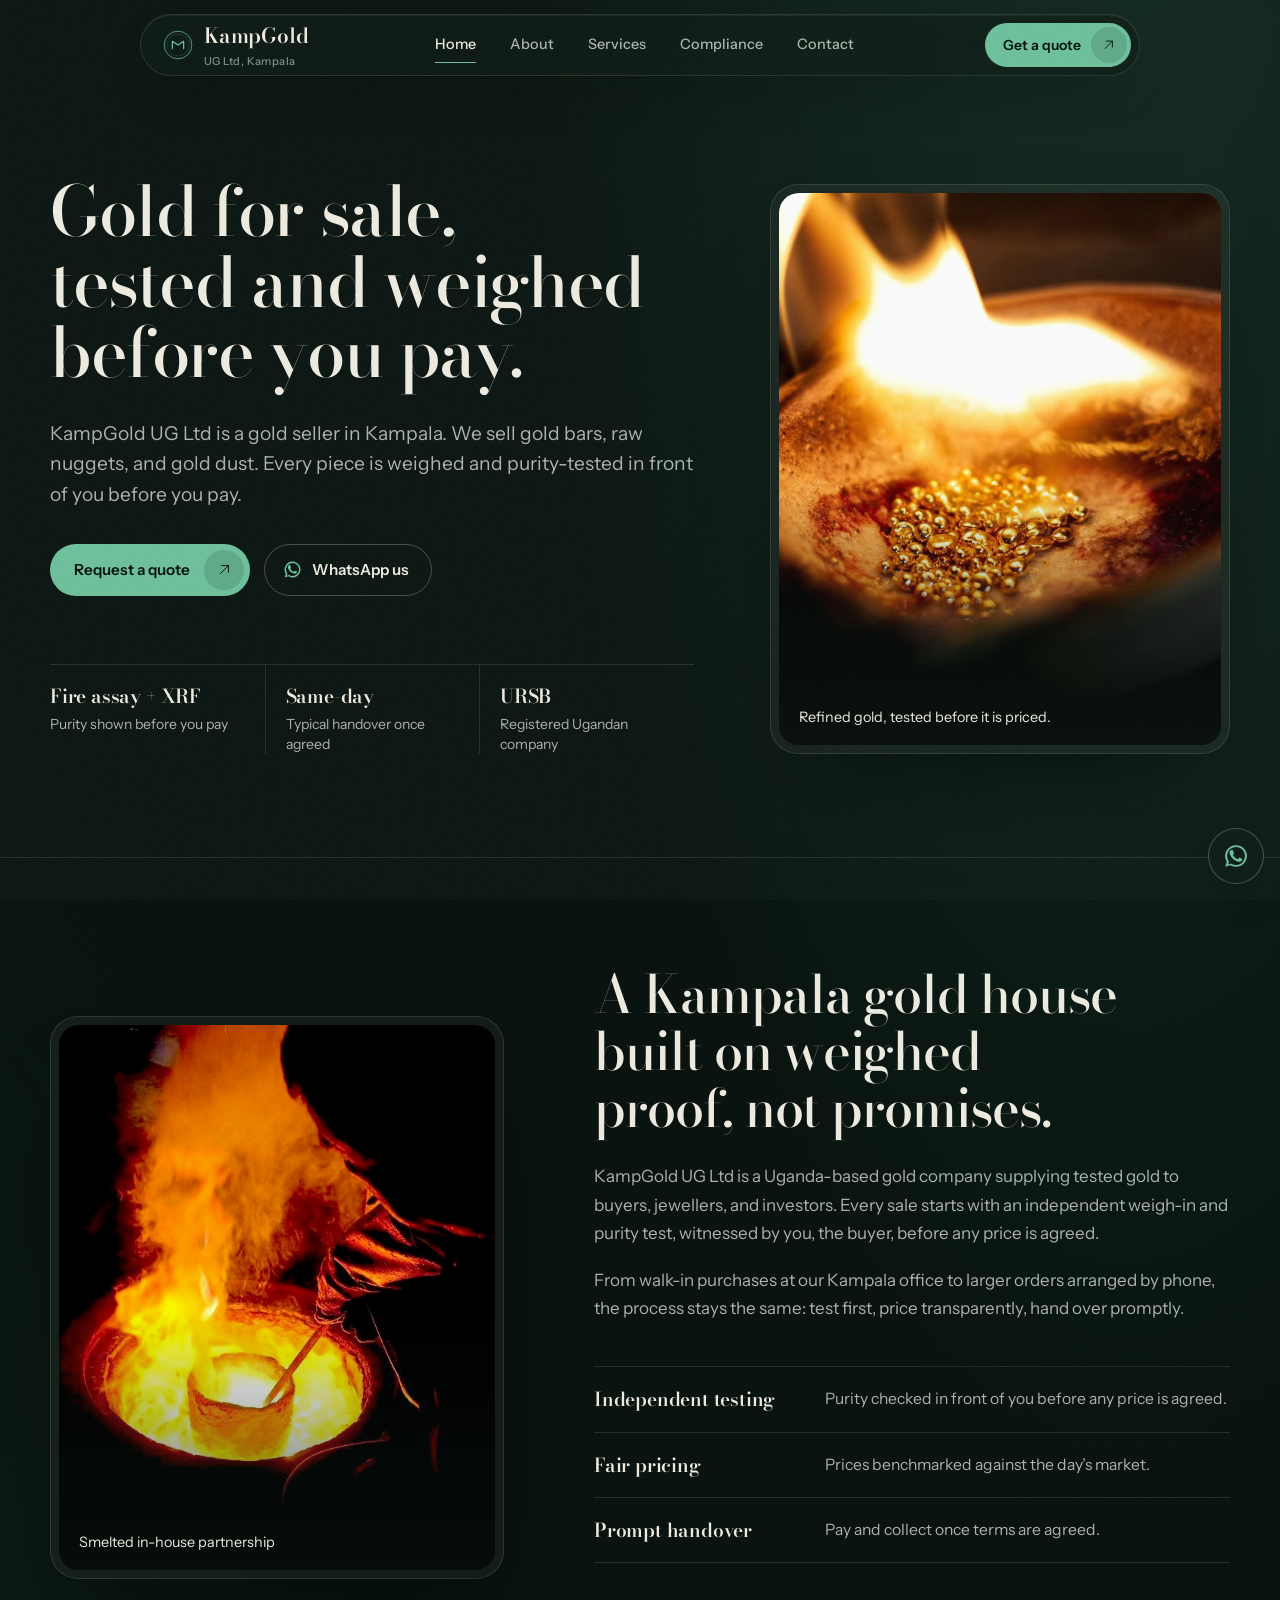
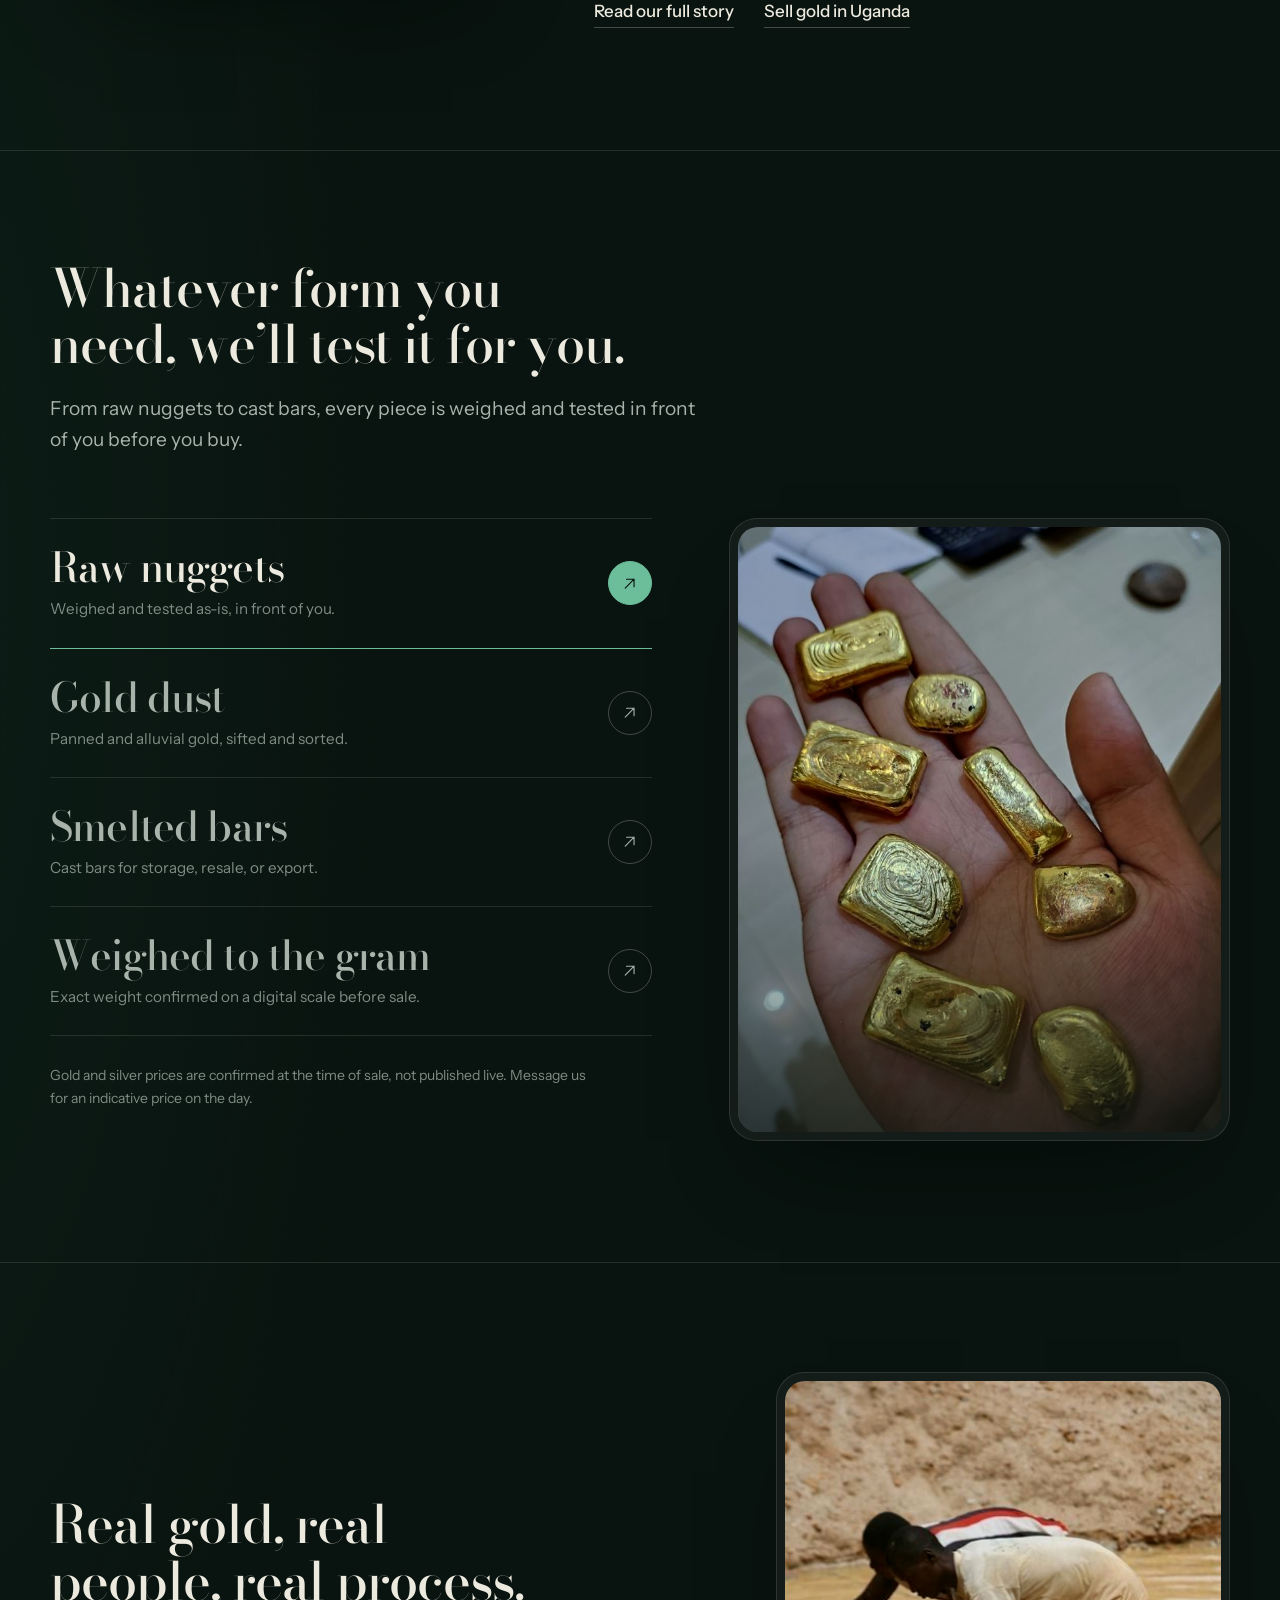
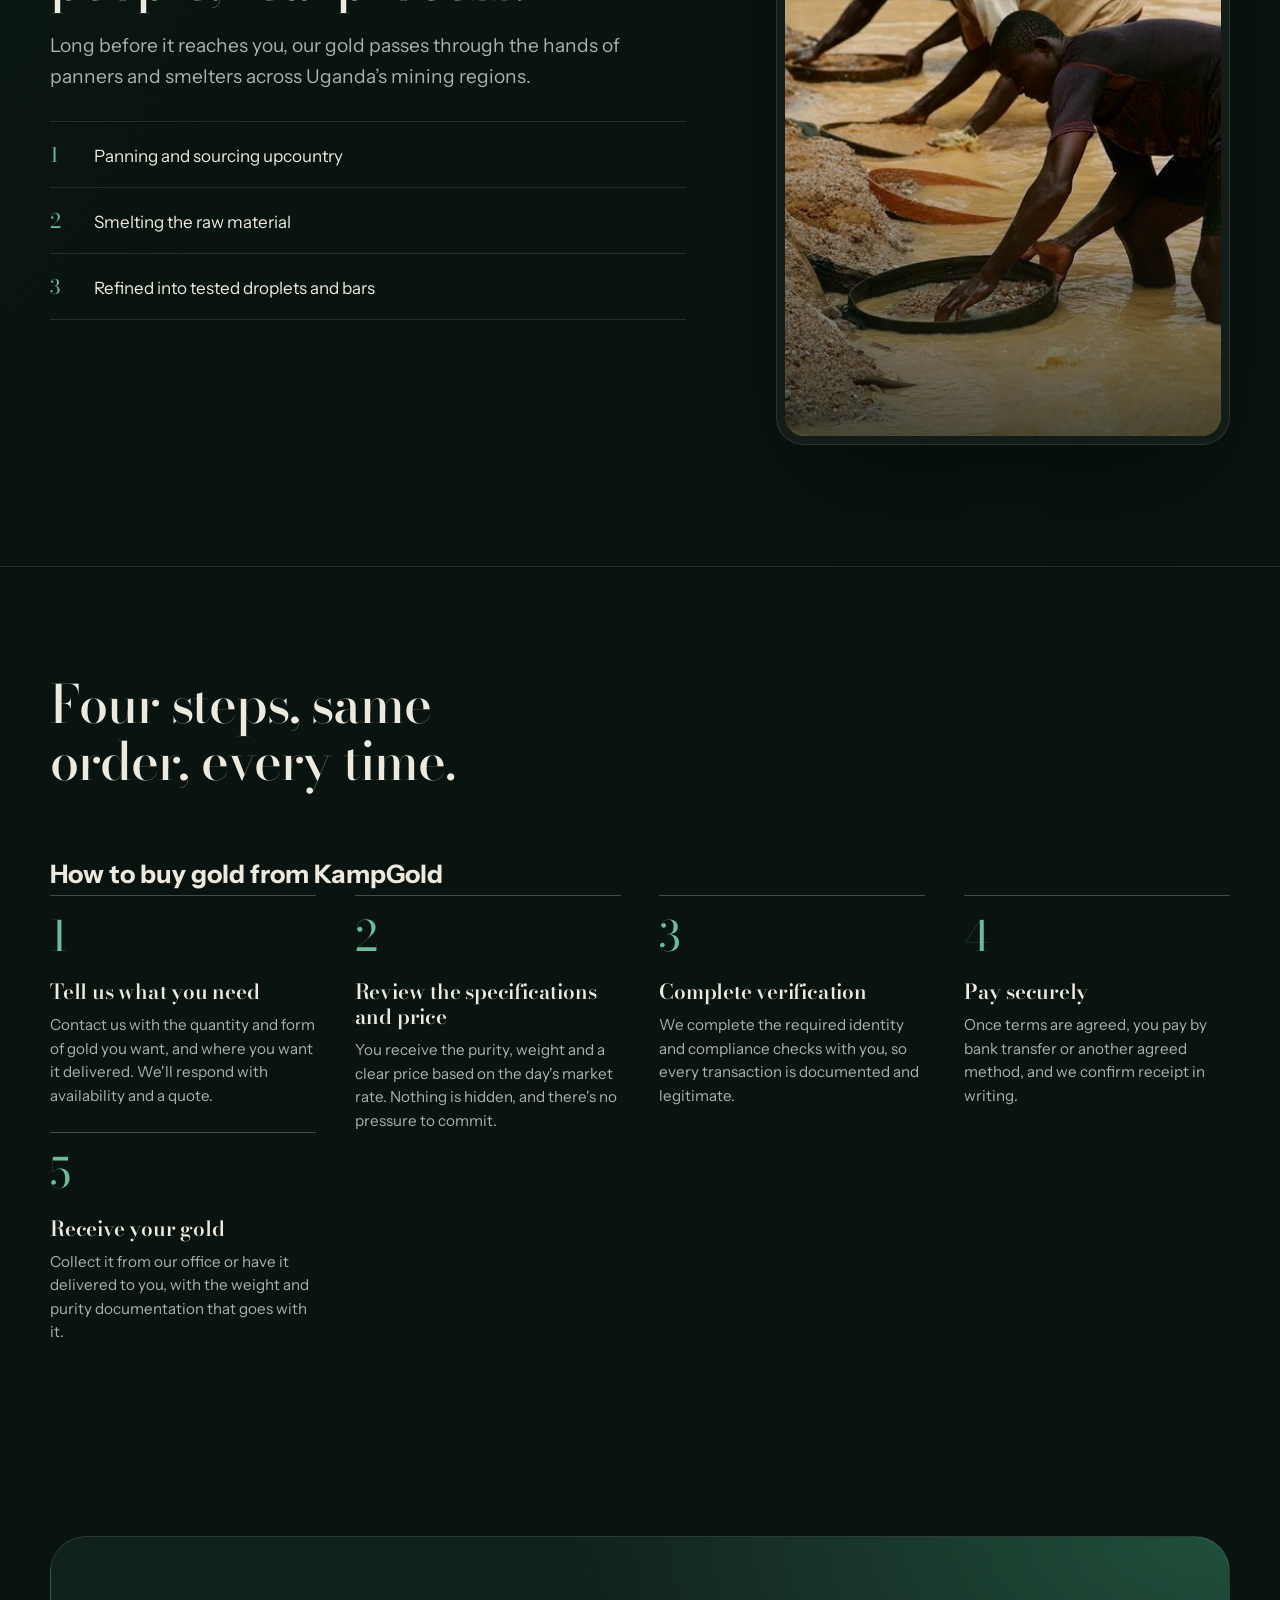
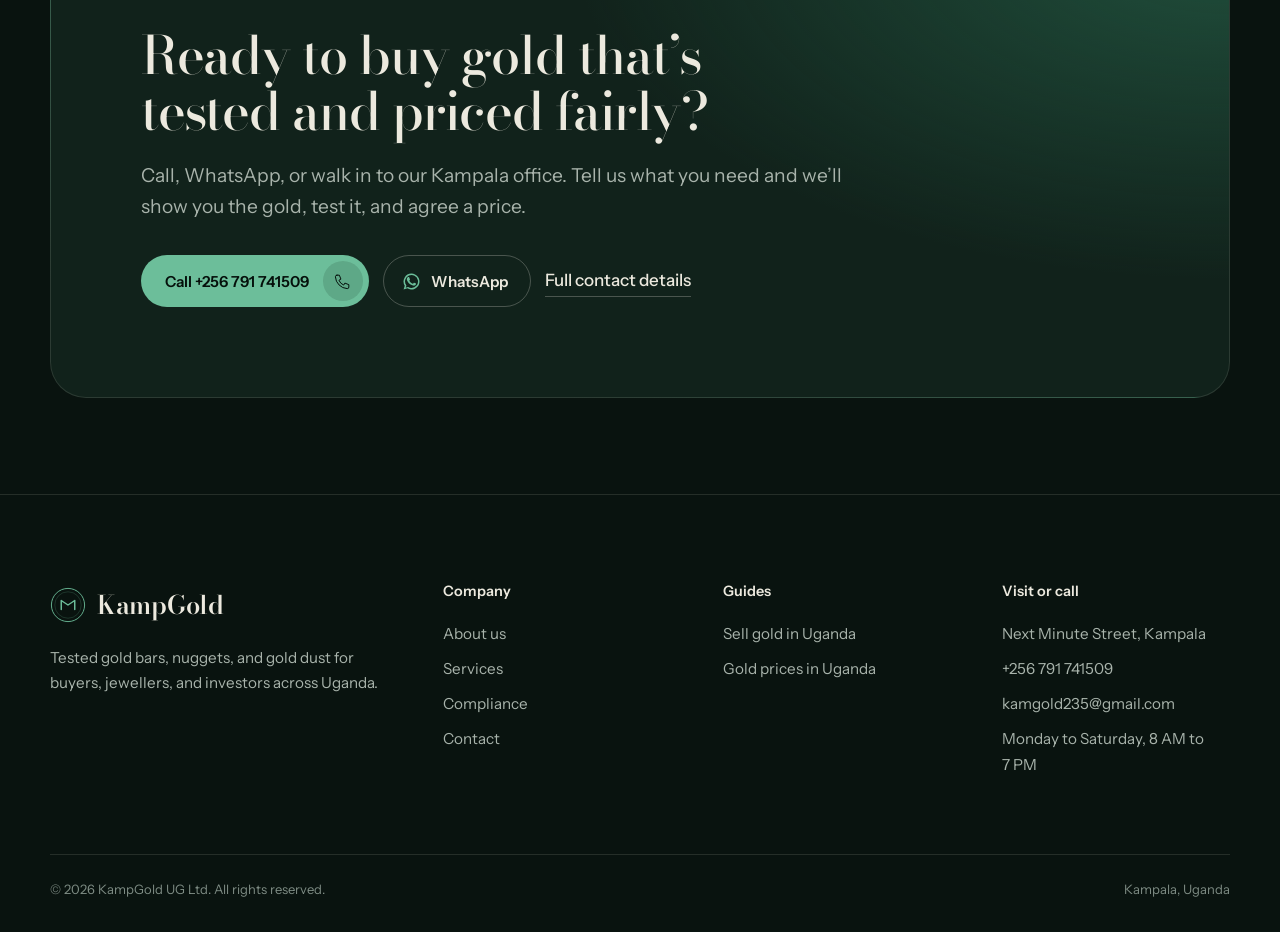
==== commit b13bfffe: "Update index.html" ====
--- a/index.html
+++ b/index.html
@@ -28,7 +28,7 @@
   "description": "Gold sales and trading company supplying tested gold bars, nuggets, and gold dust to buyers, jewellers, and investors across Uganda.",
   "url": "https://kampgold.com/",
   "telephone": "+256791741509",
-  "email": "kamgold235@gmail.com",
+  "email": "info@kampgold.com",
   "address": {
     "@type": "PostalAddress",
     "streetAddress": "Next Minute Street",
@@ -65,7 +65,7 @@
   <nav aria-label="Mobile"><a class="menu__link" style="--i:0" href="index.html">Home</a><a class="menu__link" style="--i:1" href="about.html">About</a><a class="menu__link" style="--i:2" href="services.html">Services</a><a class="menu__link" style="--i:3" href="compliance.html">Compliance</a><a class="menu__link" style="--i:4" href="contact.html">Contact</a></nav>
   <div class="menu__foot">
     <a href="tel:+256791741509">+256 791 741509</a>
-    <a href="mailto:kamgold235@gmail.com">kamgold235@gmail.com</a>
+    <a href="mailto:info@kampgold.com">info@kampgold.com</a>
     <span>Monday to Saturday, 8&nbsp;AM to 7&nbsp;PM</span>
   </div>
 </div>
@@ -186,8 +186,29 @@
     <div class="head" data-reveal>
       <h2 class="h2">Four steps, same order, every time.</h2>
     </div>
-    <ol class="steps " data-reveal><li><h3>Bring your gold in</h3><p>Walk in with raw gold, jewellery, or a consignment, or arrange a scheduled collection for larger volumes.</p></li><li><h3>We weigh and test it</h3><p>Independent weigh-in and purity testing (fire assay or XRF), witnessed by you before any number is discussed.</p></li><li><h3>You get a transparent offer</h3><p>A price based on tested purity and the day’s market rate. No guesswork, no pressure to accept on the spot.</p></li><li><h3>You get paid promptly</h3><p>Cash or bank transfer, typically settled the same day terms are agreed.</p></li></ol>
-  </div>
+    <h2>How to buy gold from KampGold</h2>
+<ol class="steps" data-reveal>
+  <li>
+    <h3>Tell us what you need</h3>
+    <p>Contact us with the quantity and form of gold you want, and where you want it delivered. We'll respond with availability and a quote.</p>
+  </li>
+  <li>
+    <h3>Review the specifications and price</h3>
+    <p>You receive the purity, weight and a clear price based on the day's market rate. Nothing is hidden, and there's no pressure to commit.</p>
+  </li>
+  <li>
+    <h3>Complete verification</h3>
+    <p>We complete the required identity and compliance checks with you, so every transaction is documented and legitimate.</p>
+  </li>
+  <li>
+    <h3>Pay securely</h3>
+    <p>Once terms are agreed, you pay by bank transfer or another agreed method, and we confirm receipt in writing.</p>
+  </li>
+  <li>
+    <h3>Receive your gold</h3>
+    <p>Collect it from our office or have it delivered to you, with the weight and purity documentation that goes with it.</p>
+  </li>
+</ol>
 </section>
 
 <section class="section--tight">
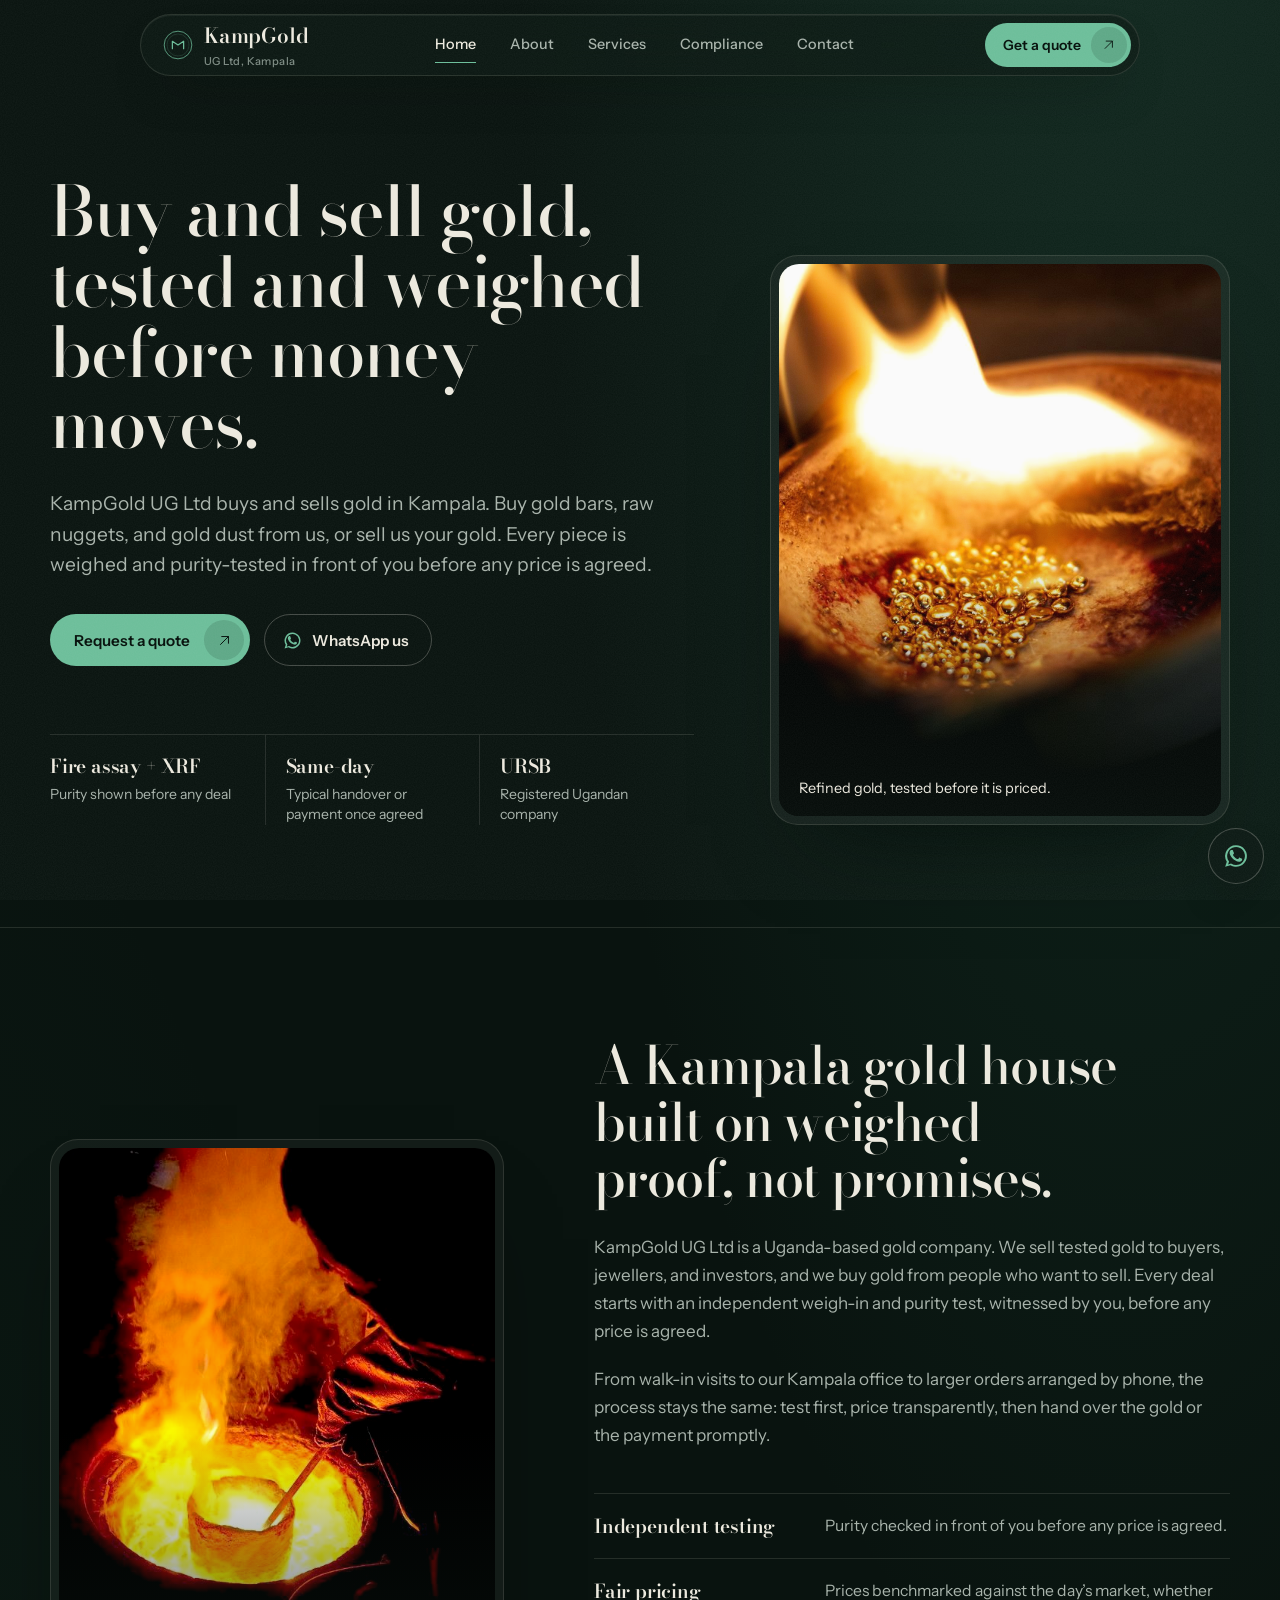
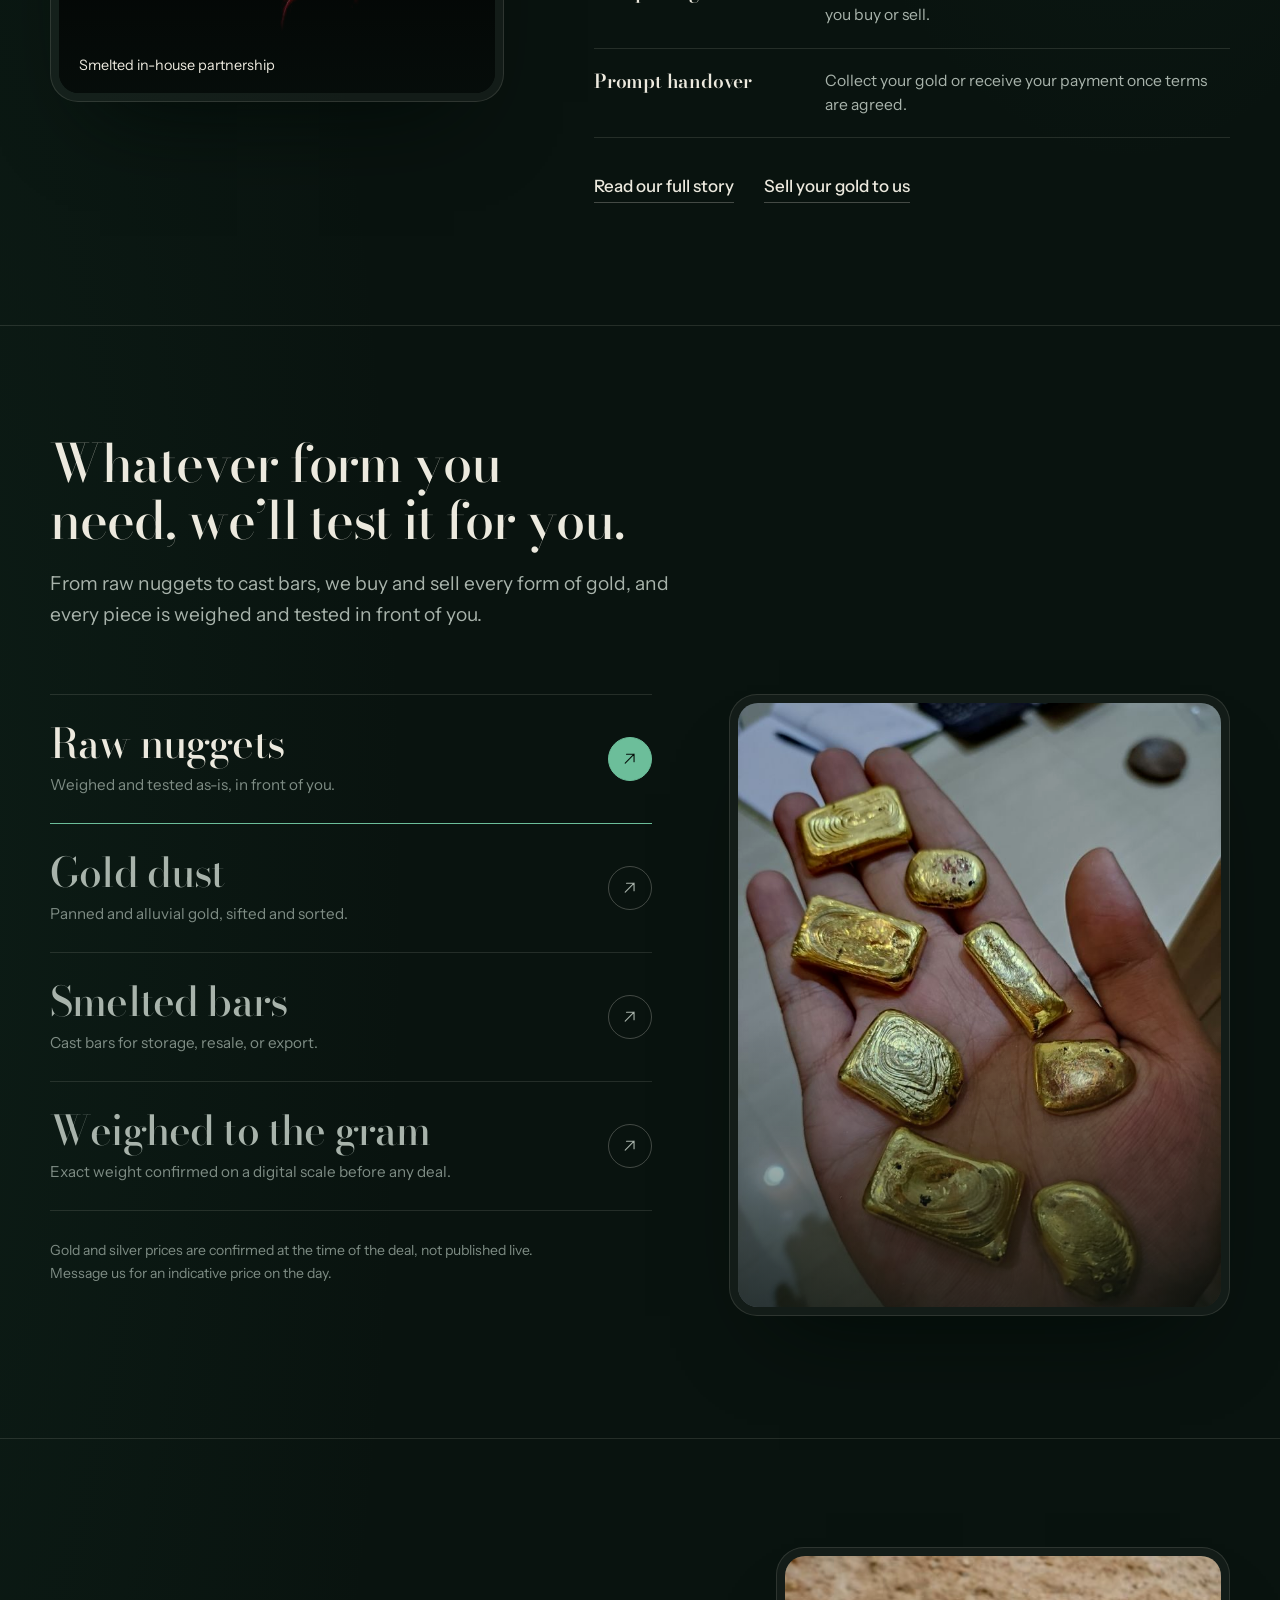
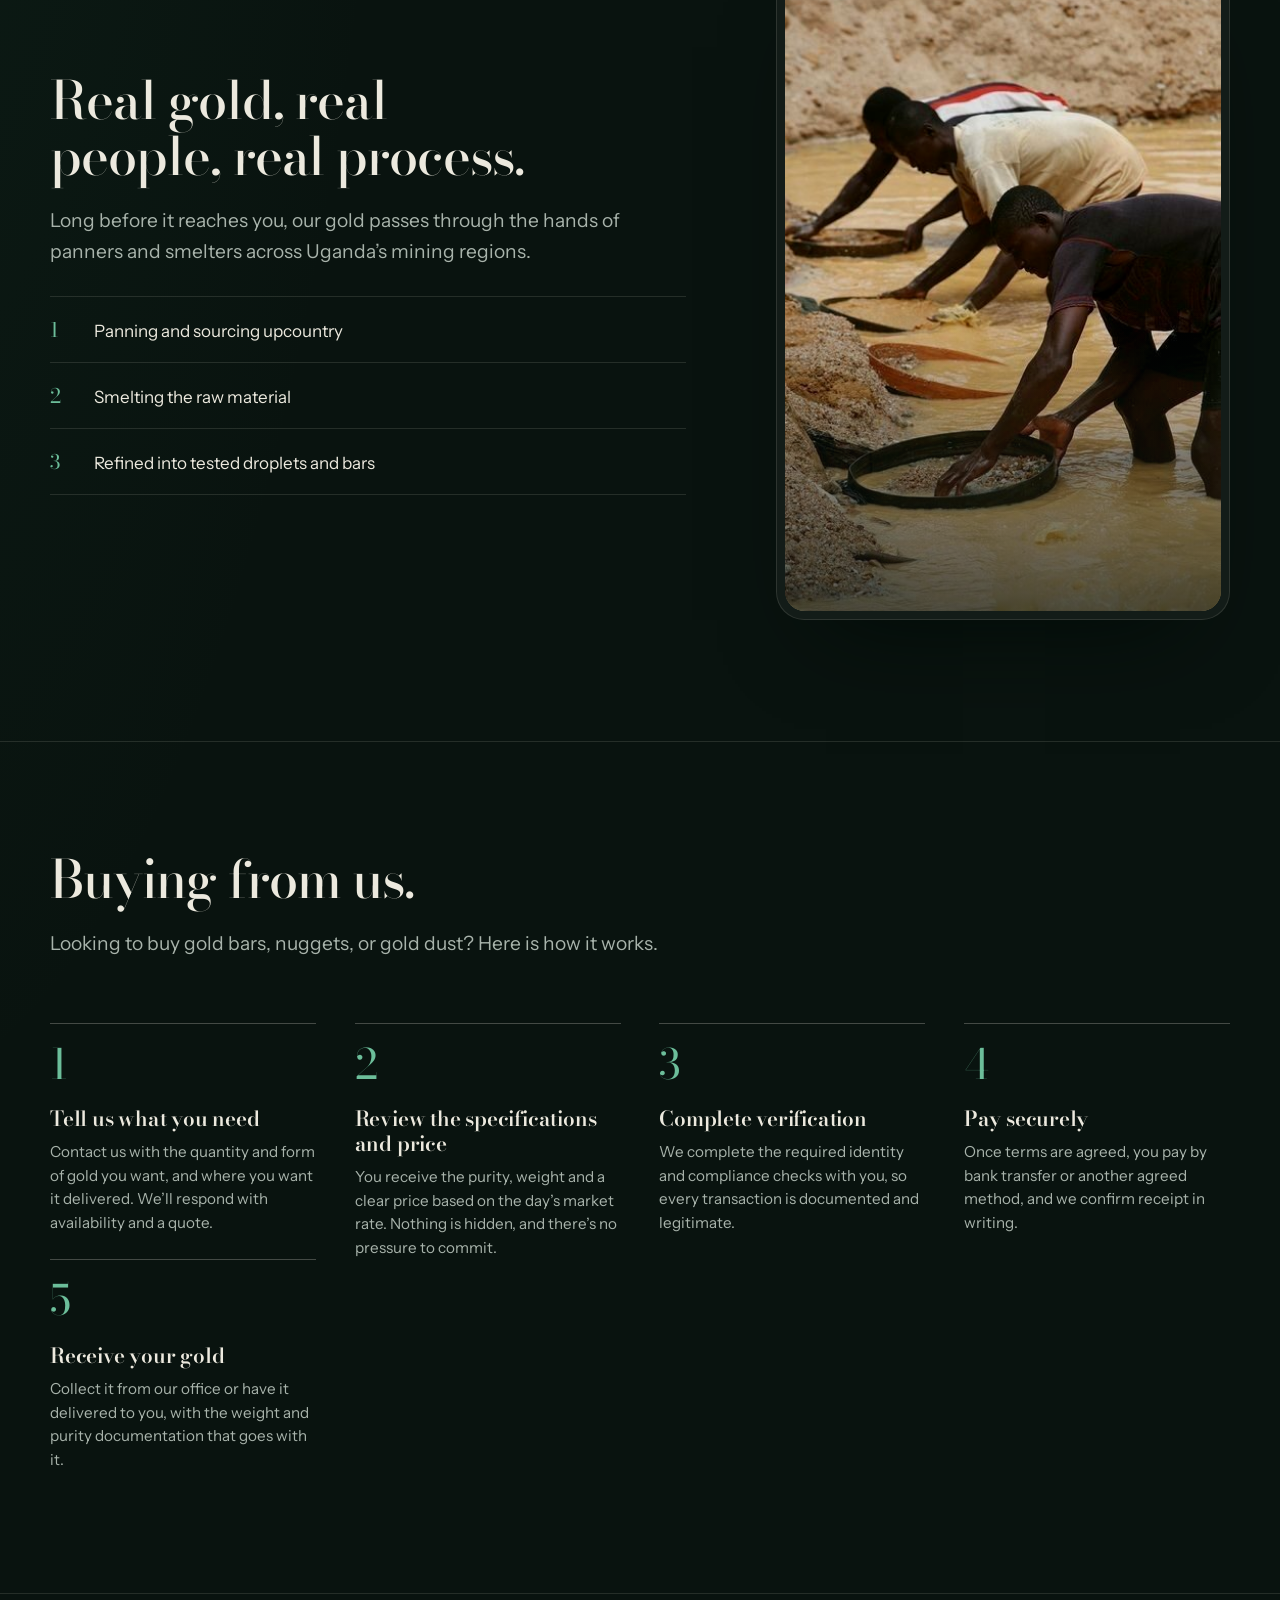
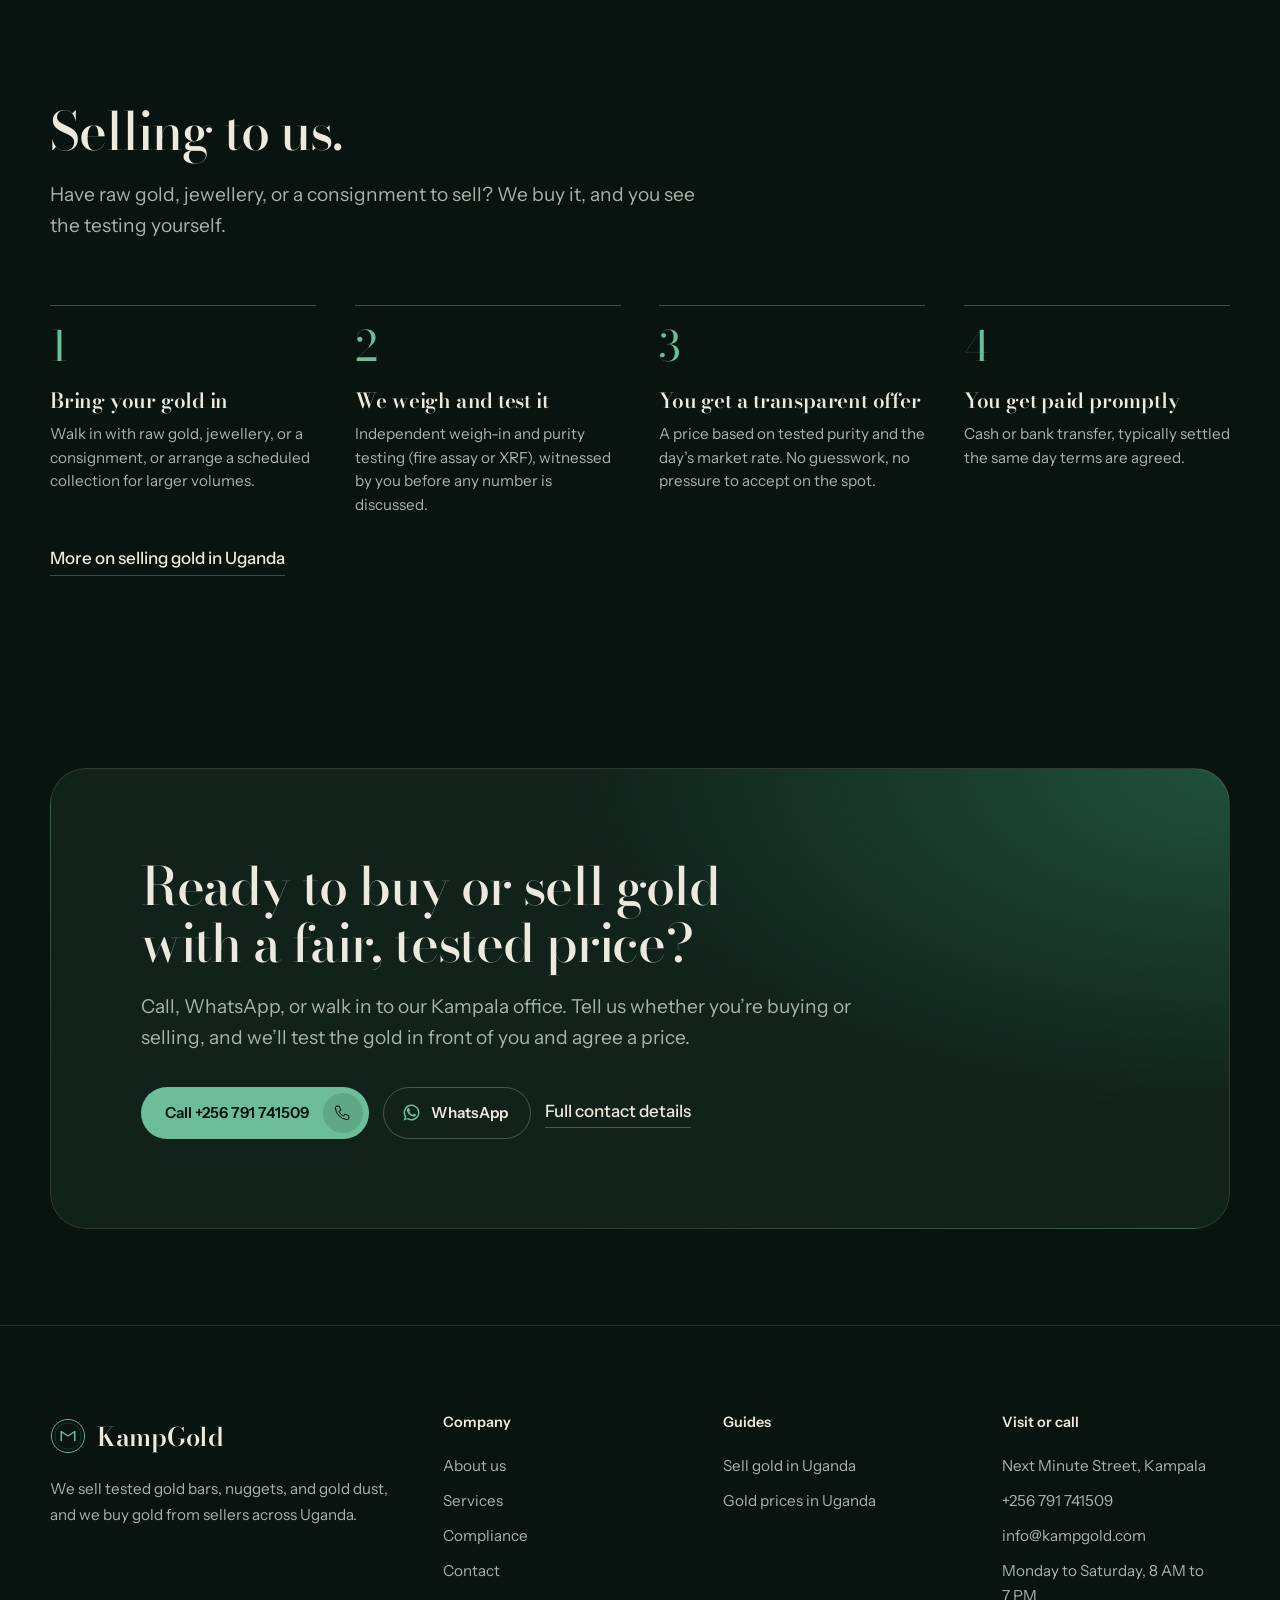
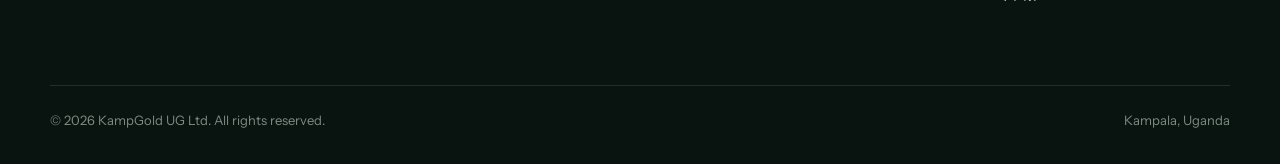
==== commit ad65e44f: "Update index.html" ====
--- a/index.html
+++ b/index.html
@@ -5,11 +5,11 @@
 <meta name="viewport" content="width=device-width, initial-scale=1, viewport-fit=cover">
 <meta name="theme-color" content="#09130F">
 <meta name="color-scheme" content="dark">
-<title>KampGold UG Ltd — Buy Gold Bars, Nuggets & Gold Dust in Kampala, Uganda</title>
-<meta name="description" content="KampGold UG Ltd sells tested gold in Kampala, Uganda. Buy gold bars, raw gold nuggets, and gold dust with independent purity testing, fair market pricing, and prompt handover for buyers, jewellers, and investors across Uganda.">
-<meta name="keywords" content="buy gold Uganda, gold seller Kampala, gold for sale Uganda, buy gold bars Kampala, gold bars for sale Uganda, gold nuggets for sale Uganda, raw gold nuggets, gold dust for sale, buy gold dust Uganda, gold supplier Uganda, gold purity testing Uganda, gold assay Kampala, licensed gold trader Uganda, gold price Uganda, where to buy gold in Kampala, KampGold">
-<meta property="og:title" content="KampGold UG Ltd — Buy Gold Bars, Nuggets & Gold Dust, Kampala">
-<meta property="og:description" content="Buy tested gold bars, raw nuggets, and gold dust in Kampala. Independent purity testing, fair pricing, prompt handover.">
+<title>KampGold UG Ltd — Buy and Sell Gold in Kampala, Uganda</title>
+<meta name="description" content="KampGold UG Ltd buys and sells tested gold in Kampala, Uganda. Buy gold bars, raw nuggets, and gold dust, or sell your gold for a fair offer based on independent purity testing and the day's market rate.">
+<meta name="keywords" content="buy gold Uganda, sell gold Uganda, we buy gold Kampala, gold buyer Uganda, gold seller Kampala, gold for sale Uganda, buy gold bars Kampala, gold bars for sale Uganda, gold nuggets for sale Uganda, raw gold nuggets, gold dust for sale, buy gold dust Uganda, gold supplier Uganda, gold purity testing Uganda, gold assay Kampala, licensed gold trader Uganda, gold price Uganda, where to buy gold in Kampala, KampGold">
+<meta property="og:title" content="KampGold UG Ltd — Buy and Sell Gold, Kampala">
+<meta property="og:description" content="Buy tested gold bars, raw nuggets, and gold dust, or sell your gold to us. Independent purity testing, fair pricing, prompt handover and payment in Kampala.">
 <meta property="og:type" content="website">
 <meta property="og:url" content="https://kampgold.com/">
 <meta property="og:image" content="https://kampgold.com/assets/gold-bars-scale.jpg">
@@ -25,7 +25,7 @@
   "@context": "https://schema.org",
   "@type": "LocalBusiness",
   "name": "KampGold UG Ltd",
-  "description": "Gold sales and trading company supplying tested gold bars, nuggets, and gold dust to buyers, jewellers, and investors across Uganda.",
+  "description": "Gold trading company that sells tested gold bars, nuggets, and gold dust, and buys gold from sellers, in Kampala, Uganda.",
   "url": "https://kampgold.com/",
   "telephone": "+256791741509",
   "email": "info@kampgold.com",
@@ -74,15 +74,15 @@
   <div class="wrap hero__grid">
     <div>
       <h1 class="display">
-        <span class="ln" style="--i:0"><span>Gold for sale,</span></span>
+        <span class="ln" style="--i:0"><span>Buy and sell gold,</span></span>
         <span class="ln" style="--i:1"><span>tested and weighed</span></span>
-        <span class="ln" style="--i:2"><span>before you pay.</span></span>
+        <span class="ln" style="--i:2"><span>before money moves.</span></span>
       </h1>
-      <p class="lead hero__sub">KampGold UG Ltd is a gold seller in Kampala. We sell gold bars, raw nuggets, and gold dust. Every piece is weighed and purity-tested in front of you before you pay.</p>
+      <p class="lead hero__sub">KampGold UG Ltd buys and sells gold in Kampala. Buy gold bars, raw nuggets, and gold dust from us, or sell us your gold. Every piece is weighed and purity-tested in front of you before any price is agreed.</p>
       <div class="actions"><a class="btn btn--primary" href="contact.html"><span>Request a quote</span><span class="btn__icon"><svg class="ic" aria-hidden="true"><use href="#i-arrow"/></svg></span></a><a class="btn btn--ghost" href="https://wa.me/256791741509" target="_blank" rel="noopener noreferrer"><svg class="ic ic--fill" aria-hidden="true"><use href="#i-wa"/></svg><span>WhatsApp us</span></a></div>
       <dl class="facts">
-        <div><dt>Fire assay + XRF</dt><dd>Purity shown before you pay</dd></div>
-        <div><dt>Same-day</dt><dd>Typical handover once agreed</dd></div>
+        <div><dt>Fire assay + XRF</dt><dd>Purity shown before any deal</dd></div>
+        <div><dt>Same-day</dt><dd>Typical handover or payment once agreed</dd></div>
         <div><dt>URSB</dt><dd>Registered Ugandan company</dd></div>
       </dl>
     </div>
@@ -100,15 +100,15 @@
     <div data-reveal>
       <h2 class="h2">A Kampala gold house built on weighed proof, not promises.</h2>
       <div class="prose" style="margin-top:26px">
-        <p>KampGold UG Ltd is a Uganda-based gold company supplying tested gold to buyers, jewellers, and investors. Every sale starts with an independent weigh-in and purity test, witnessed by you, the buyer, before any price is agreed.</p>
-        <p>From walk-in purchases at our Kampala office to larger orders arranged by phone, the process stays the same: test first, price transparently, hand over promptly.</p>
+        <p>KampGold UG Ltd is a Uganda-based gold company. We sell tested gold to buyers, jewellers, and investors, and we buy gold from people who want to sell. Every deal starts with an independent weigh-in and purity test, witnessed by you, before any price is agreed.</p>
+        <p>From walk-in visits to our Kampala office to larger orders arranged by phone, the process stays the same: test first, price transparently, then hand over the gold or the payment promptly.</p>
       </div>
       <dl class="rows">
         <div><dt>Independent testing</dt><dd>Purity checked in front of you before any price is agreed.</dd></div>
-        <div><dt>Fair pricing</dt><dd>Prices benchmarked against the day’s market.</dd></div>
-        <div><dt>Prompt handover</dt><dd>Pay and collect once terms are agreed.</dd></div>
+        <div><dt>Fair pricing</dt><dd>Prices benchmarked against the day’s market, whether you buy or sell.</dd></div>
+        <div><dt>Prompt handover</dt><dd>Collect your gold or receive your payment once terms are agreed.</dd></div>
       </dl>
-      <div class="inline-links"><a class="link" href="about.html">Read our full story</a><a class="link" href="sell-gold-uganda.html">Sell gold in Uganda</a></div>
+      <div class="inline-links"><a class="link" href="about.html">Read our full story</a><a class="link" href="sell-gold-uganda.html">Sell your gold to us</a></div>
     </div>
   </div>
 </section>
@@ -117,7 +117,7 @@
   <div class="wrap">
     <div class="head" data-reveal>
       <h2 class="h2">Whatever form you need, we’ll test it for you.</h2>
-      <p class="lead">From raw nuggets to cast bars, every piece is weighed and tested in front of you before you buy.</p>
+      <p class="lead">From raw nuggets to cast bars, we buy and sell every form of gold, and every piece is weighed and tested in front of you.</p>
     </div>
     <div class="cat" data-cat data-reveal>
       <div>
@@ -149,13 +149,13 @@
         <li class="cat__row" data-row>
           <a href="contact.html" aria-label="Weighed to the gram: request a quote">
             <span class="cat__name">Weighed to the gram</span>
-            <span class="cat__desc">Exact weight confirmed on a digital scale before sale.</span>
+            <span class="cat__desc">Exact weight confirmed on a digital scale before any deal.</span>
             <span class="cat__go"><svg class="ic" aria-hidden="true"><use href="#i-arrow"/></svg></span>
             <span class="cat__thumb"><img src="assets/scrap-jewelry-pile.jpg" alt="Gold pieces weighed on a digital scale" width="736" height="981" loading="lazy" decoding="async"></span>
           </a>
         </li>
         </ul>
-        <p class="small cat__note">Gold and silver prices are confirmed at the time of sale, not published live. Message us for an indicative price on the day.</p>
+        <p class="small cat__note">Gold and silver prices are confirmed at the time of the deal, not published live. Message us for an indicative price on the day.</p>
       </div>
       <figure class="plate cat__stage" aria-hidden="true">
         <div class="plate__in"><img src="assets/raw-nuggets-hand.jpg" alt="" width="736" height="980" loading="lazy" decoding="async" data-stage-img data-active style="object-position:50% 72%"><img src="assets/panning-closeup.jpg" alt="" width="427" height="640" loading="lazy" decoding="async" data-stage-img style="object-position:50% 74%"><img src="assets/gold-bars-scale.jpg" alt="" width="736" height="920" loading="lazy" decoding="async" data-stage-img><img src="assets/scrap-jewelry-pile.jpg" alt="" width="736" height="981" loading="lazy" decoding="async" data-stage-img></div>
@@ -181,41 +181,70 @@
   </div>
 </section>
 
-<section class="section rule">
+<section class="section rule" id="buy">
   <div class="wrap">
     <div class="head" data-reveal>
-      <h2 class="h2">Four steps, same order, every time.</h2>
-    </div>
-    <h2>How to buy gold from KampGold</h2>
-<ol class="steps" data-reveal>
-  <li>
-    <h3>Tell us what you need</h3>
-    <p>Contact us with the quantity and form of gold you want, and where you want it delivered. We'll respond with availability and a quote.</p>
-  </li>
-  <li>
-    <h3>Review the specifications and price</h3>
-    <p>You receive the purity, weight and a clear price based on the day's market rate. Nothing is hidden, and there's no pressure to commit.</p>
-  </li>
-  <li>
-    <h3>Complete verification</h3>
-    <p>We complete the required identity and compliance checks with you, so every transaction is documented and legitimate.</p>
-  </li>
-  <li>
-    <h3>Pay securely</h3>
-    <p>Once terms are agreed, you pay by bank transfer or another agreed method, and we confirm receipt in writing.</p>
-  </li>
-  <li>
-    <h3>Receive your gold</h3>
-    <p>Collect it from our office or have it delivered to you, with the weight and purity documentation that goes with it.</p>
-  </li>
-</ol>
+      <h2 class="h2">Buying from us.</h2>
+      <p class="lead">Looking to buy gold bars, nuggets, or gold dust? Here is how it works.</p>
+    </div>
+    <ol class="steps" data-reveal>
+      <li>
+        <h3>Tell us what you need</h3>
+        <p>Contact us with the quantity and form of gold you want, and where you want it delivered. We’ll respond with availability and a quote.</p>
+      </li>
+      <li>
+        <h3>Review the specifications and price</h3>
+        <p>You receive the purity, weight and a clear price based on the day’s market rate. Nothing is hidden, and there’s no pressure to commit.</p>
+      </li>
+      <li>
+        <h3>Complete verification</h3>
+        <p>We complete the required identity and compliance checks with you, so every transaction is documented and legitimate.</p>
+      </li>
+      <li>
+        <h3>Pay securely</h3>
+        <p>Once terms are agreed, you pay by bank transfer or another agreed method, and we confirm receipt in writing.</p>
+      </li>
+      <li>
+        <h3>Receive your gold</h3>
+        <p>Collect it from our office or have it delivered to you, with the weight and purity documentation that goes with it.</p>
+      </li>
+    </ol>
+  </div>
+</section>
+
+<section class="section rule" id="sell">
+  <div class="wrap">
+    <div class="head" data-reveal>
+      <h2 class="h2">Selling to us.</h2>
+      <p class="lead">Have raw gold, jewellery, or a consignment to sell? We buy it, and you see the testing yourself.</p>
+    </div>
+    <ol class="steps" data-reveal>
+      <li>
+        <h3>Bring your gold in</h3>
+        <p>Walk in with raw gold, jewellery, or a consignment, or arrange a scheduled collection for larger volumes.</p>
+      </li>
+      <li>
+        <h3>We weigh and test it</h3>
+        <p>Independent weigh-in and purity testing (fire assay or XRF), witnessed by you before any number is discussed.</p>
+      </li>
+      <li>
+        <h3>You get a transparent offer</h3>
+        <p>A price based on tested purity and the day’s market rate. No guesswork, no pressure to accept on the spot.</p>
+      </li>
+      <li>
+        <h3>You get paid promptly</h3>
+        <p>Cash or bank transfer, typically settled the same day terms are agreed.</p>
+      </li>
+    </ol>
+    <div class="inline-links" style="margin-top:28px"><a class="link" href="sell-gold-uganda.html">More on selling gold in Uganda</a></div>
+  </div>
 </section>
 
 <section class="section--tight">
   <div class="wrap">
     <div class="cta" data-reveal>
-      <h2 class="h2">Ready to buy gold that’s tested and priced fairly?</h2>
-      <p class="lead">Call, WhatsApp, or walk in to our Kampala office. Tell us what you need and we’ll show you the gold, test it, and agree a price.</p>
+      <h2 class="h2">Ready to buy or sell gold with a fair, tested price?</h2>
+      <p class="lead">Call, WhatsApp, or walk in to our Kampala office. Tell us whether you’re buying or selling, and we’ll test the gold in front of you and agree a price.</p>
       <div class="actions"><a class="btn btn--primary" href="tel:+256791741509"><span>Call +256 791 741509</span><span class="btn__icon"><svg class="ic" aria-hidden="true"><use href="#i-phone"/></svg></span></a><a class="btn btn--ghost" href="https://wa.me/256791741509" target="_blank" rel="noopener noreferrer"><svg class="ic ic--fill" aria-hidden="true"><use href="#i-wa"/></svg><span>WhatsApp</span></a><a class="link" href="contact.html">Full contact details</a></div>
     </div>
   </div>
@@ -227,7 +256,7 @@
     <div class="footer-grid">
       <div class="footer-brand">
         <a class="logo" href="index.html" aria-label="KampGold UG Ltd, home"><svg class="mark" aria-hidden="true" style="width:36px;height:36px"><use href="#i-mark"/></svg><span class="logo__word">KampGold</span></a>
-        <p class="footer-desc">Tested gold bars, nuggets, and gold dust for buyers, jewellers, and investors across Uganda.</p>
+        <p class="footer-desc">We sell tested gold bars, nuggets, and gold dust, and we buy gold from sellers across Uganda.</p>
       </div>
       <div class="footer-col">
         <h2>Company</h2>
@@ -245,7 +274,7 @@
         <h2>Visit or call</h2>
         <a href="contact.html">Next Minute Street, Kampala</a>
         <a href="tel:+256791741509">+256 791 741509</a>
-        <a href="mailto:kamgold235@gmail.com">kamgold235@gmail.com</a>
+        <a href="mailto:info@kampgold.com">info@kampgold.com</a>
         <p>Monday to Saturday, 8&nbsp;AM to 7&nbsp;PM</p>
       </div>
     </div>
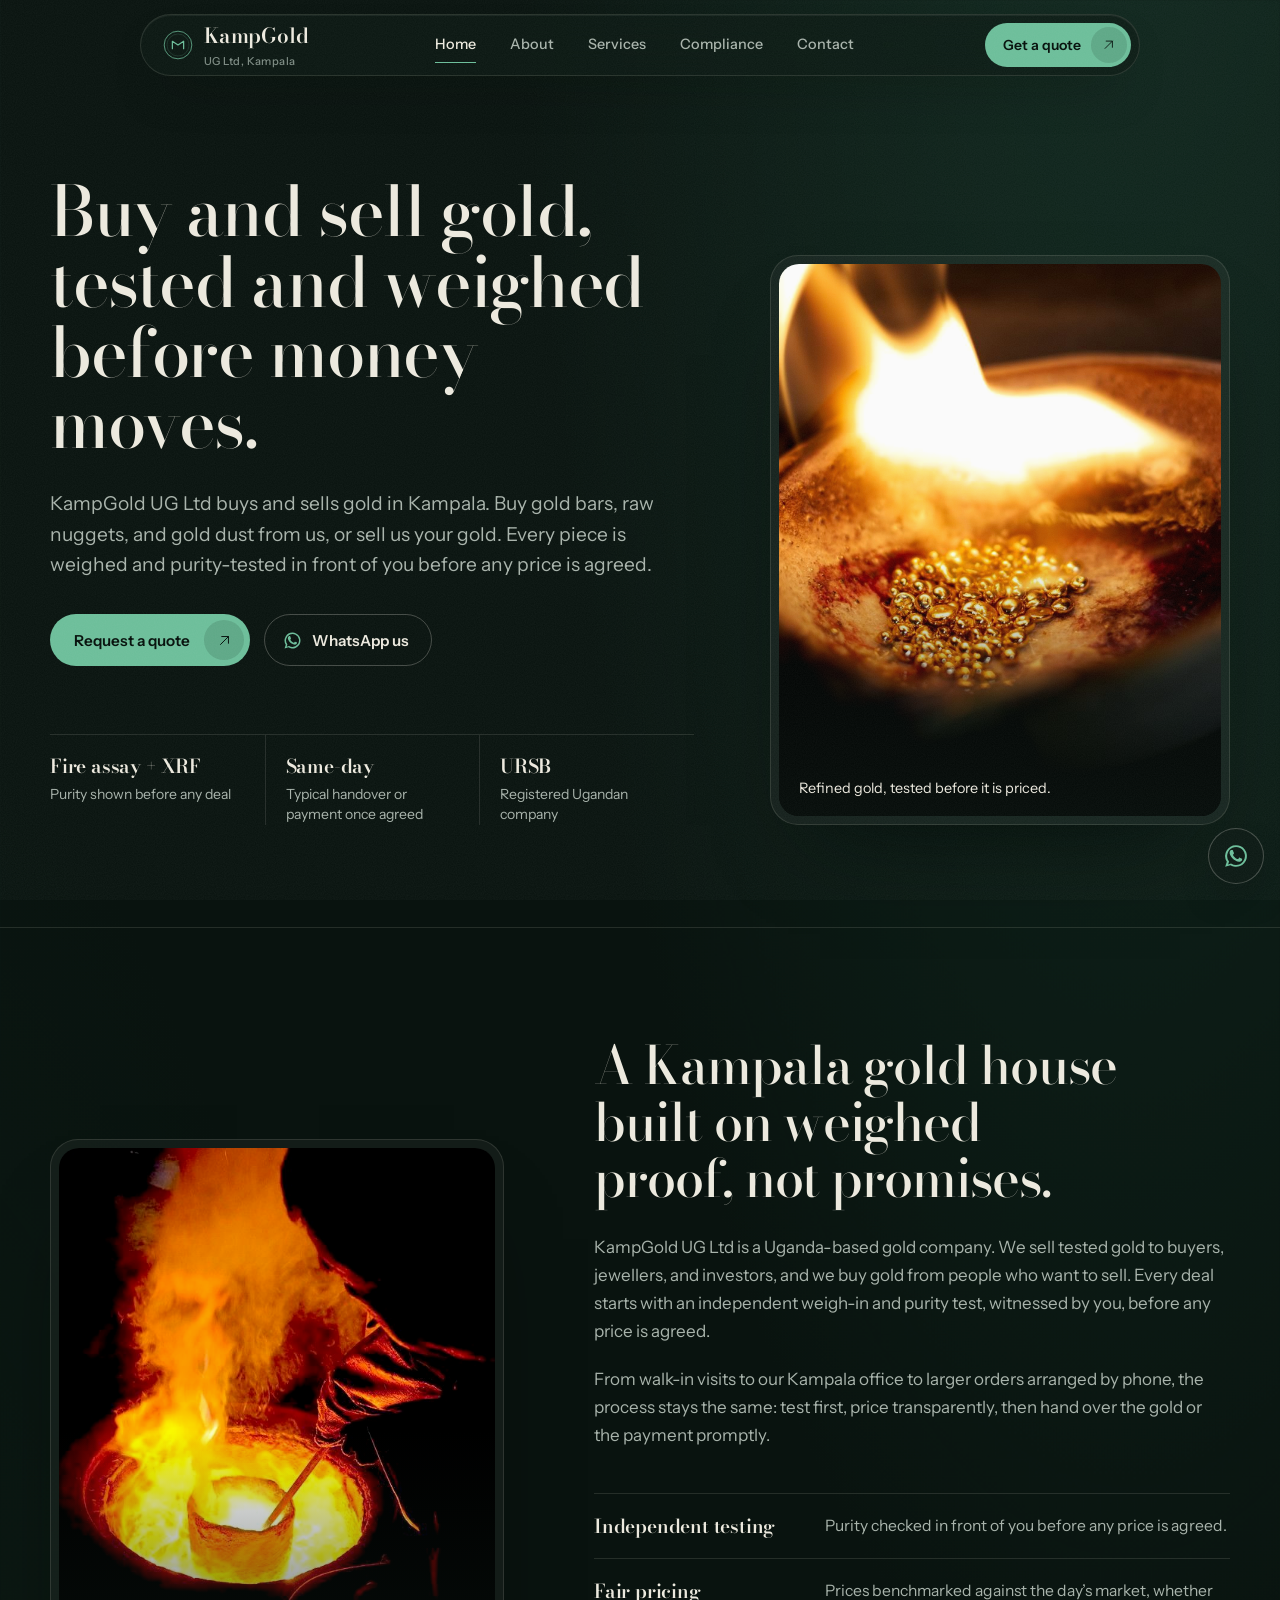
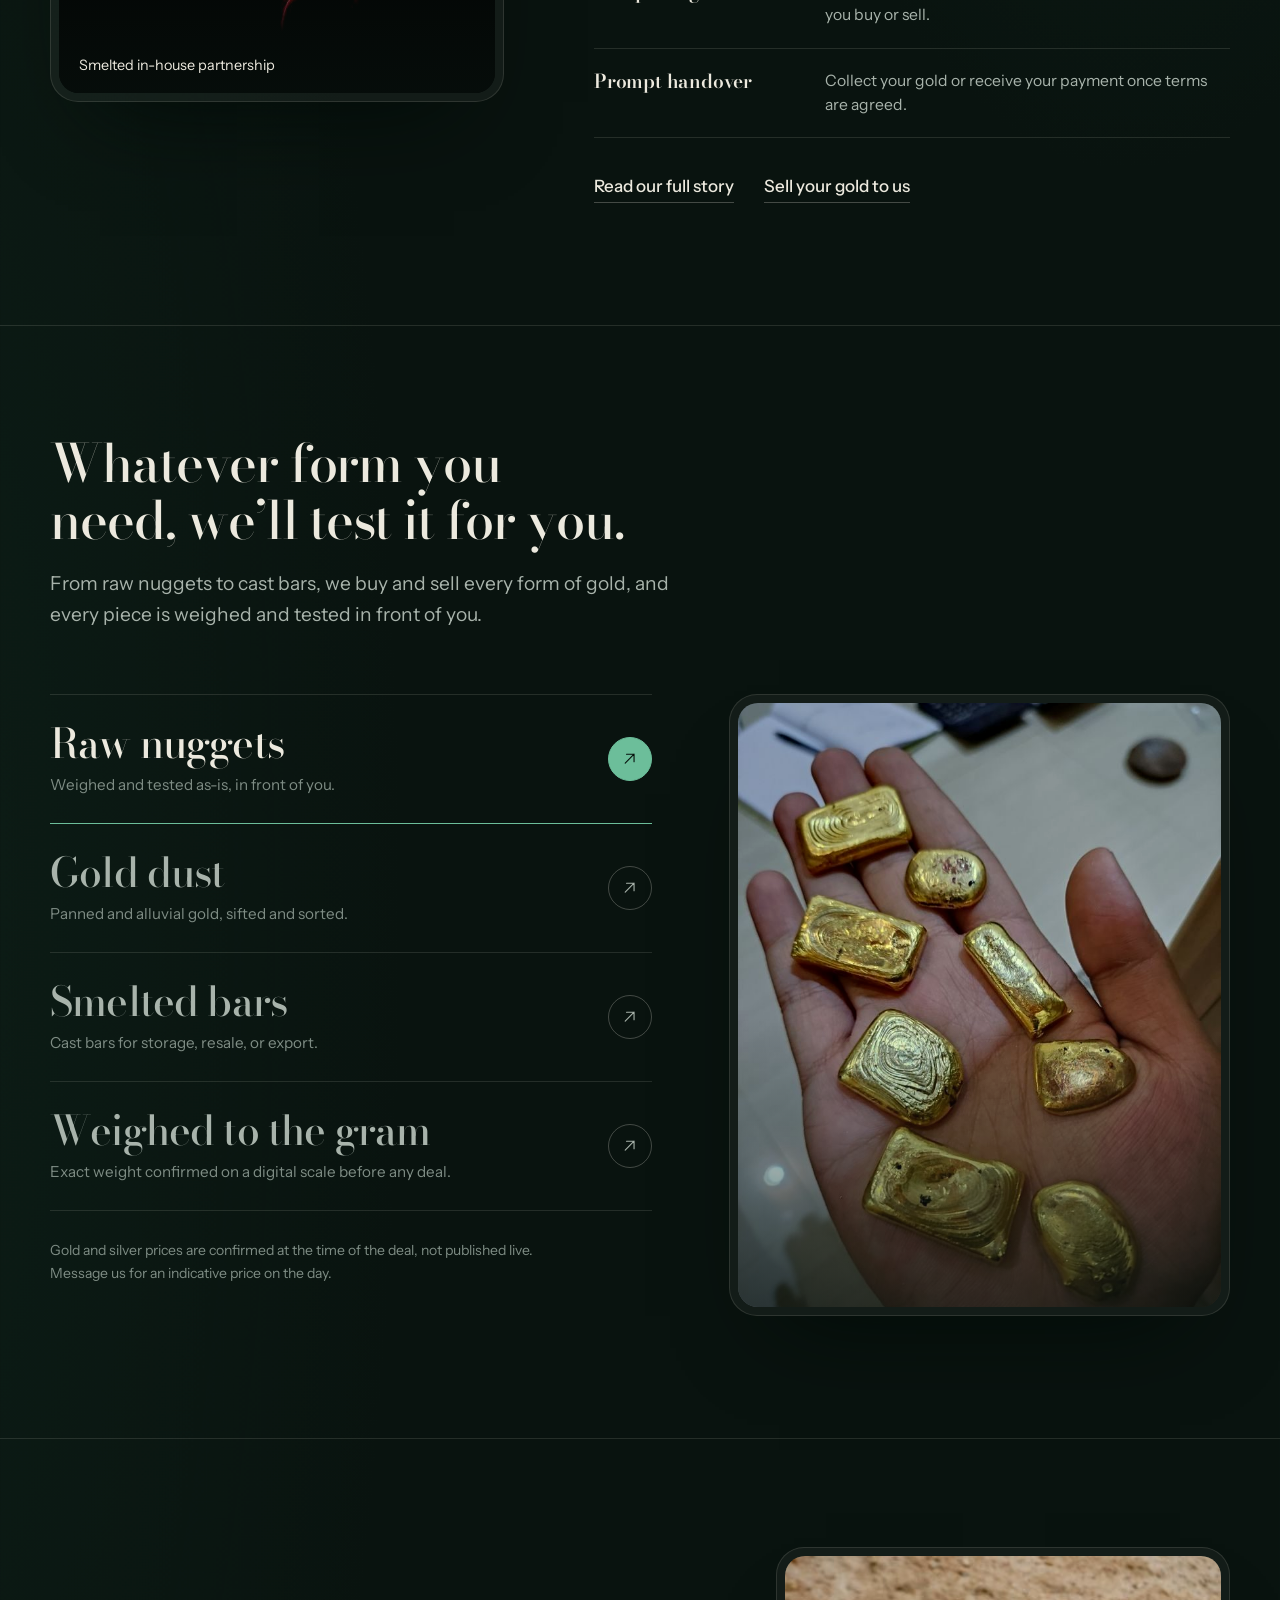
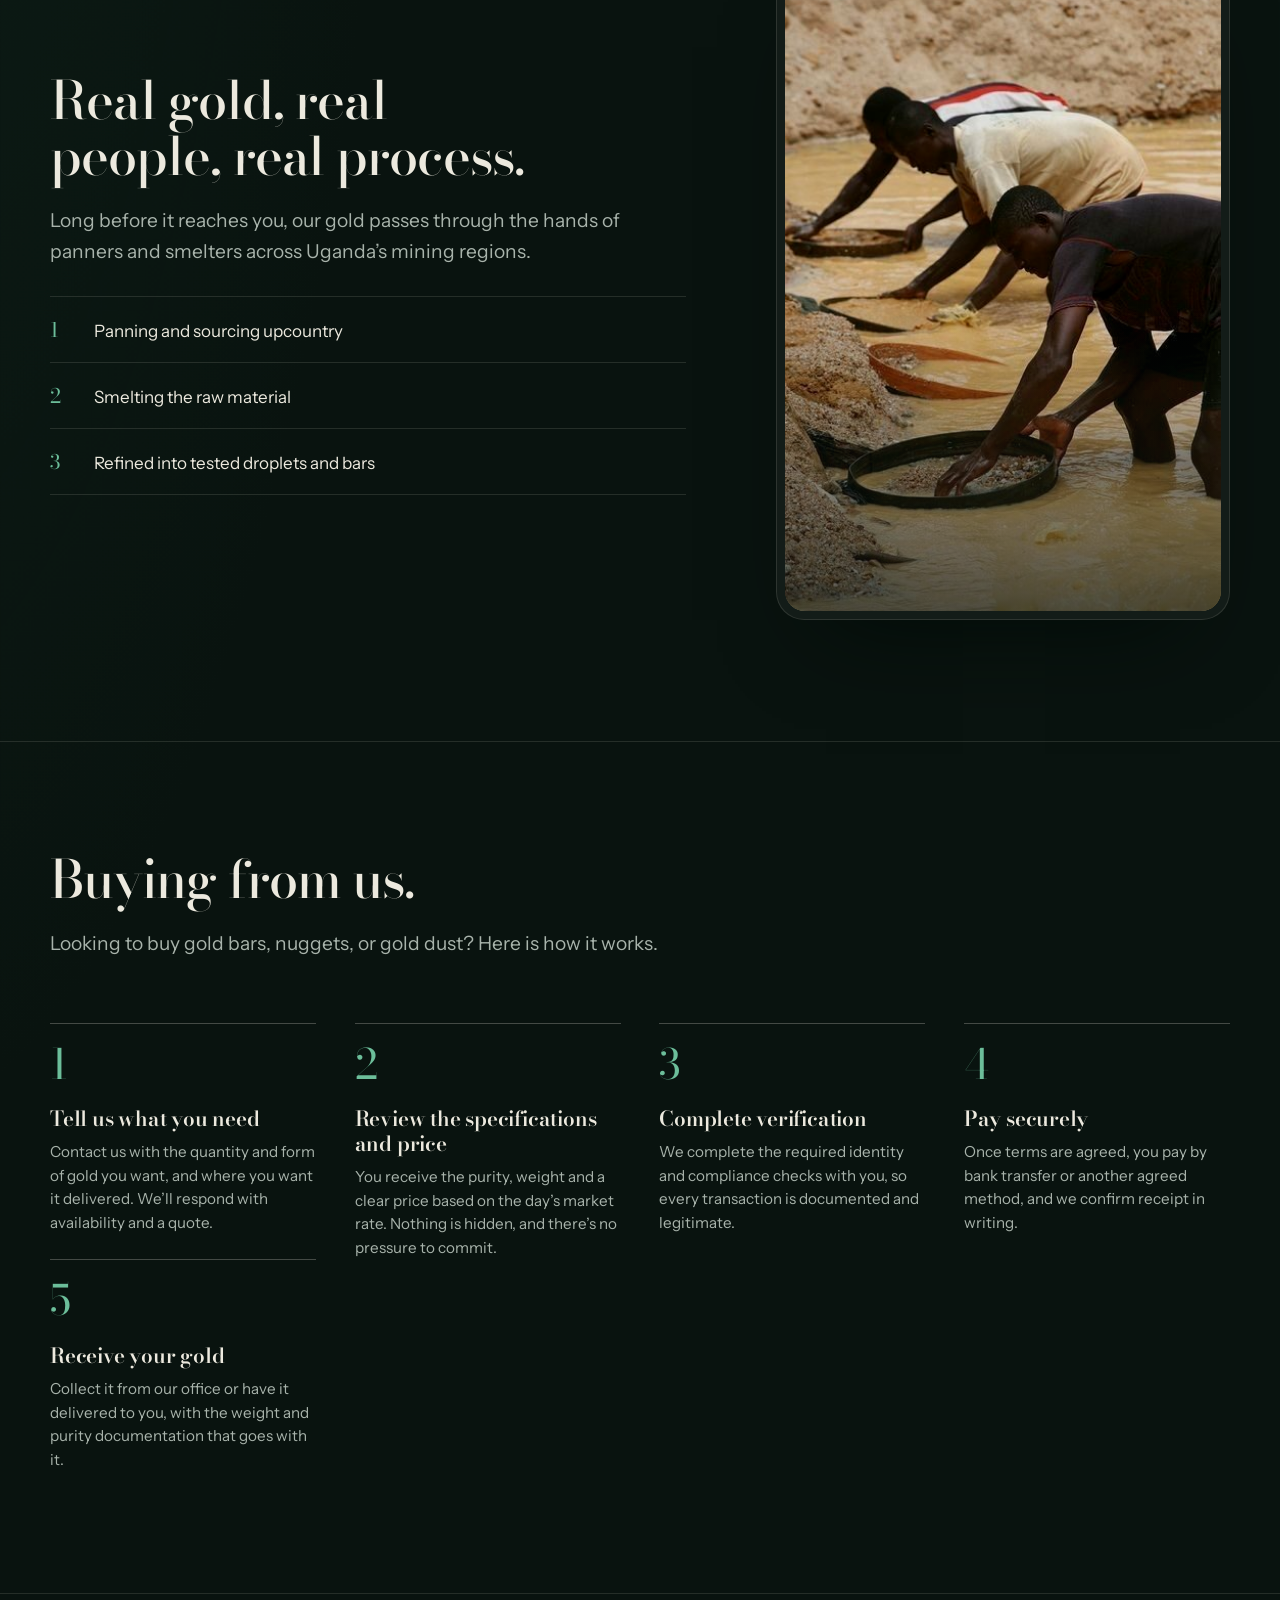
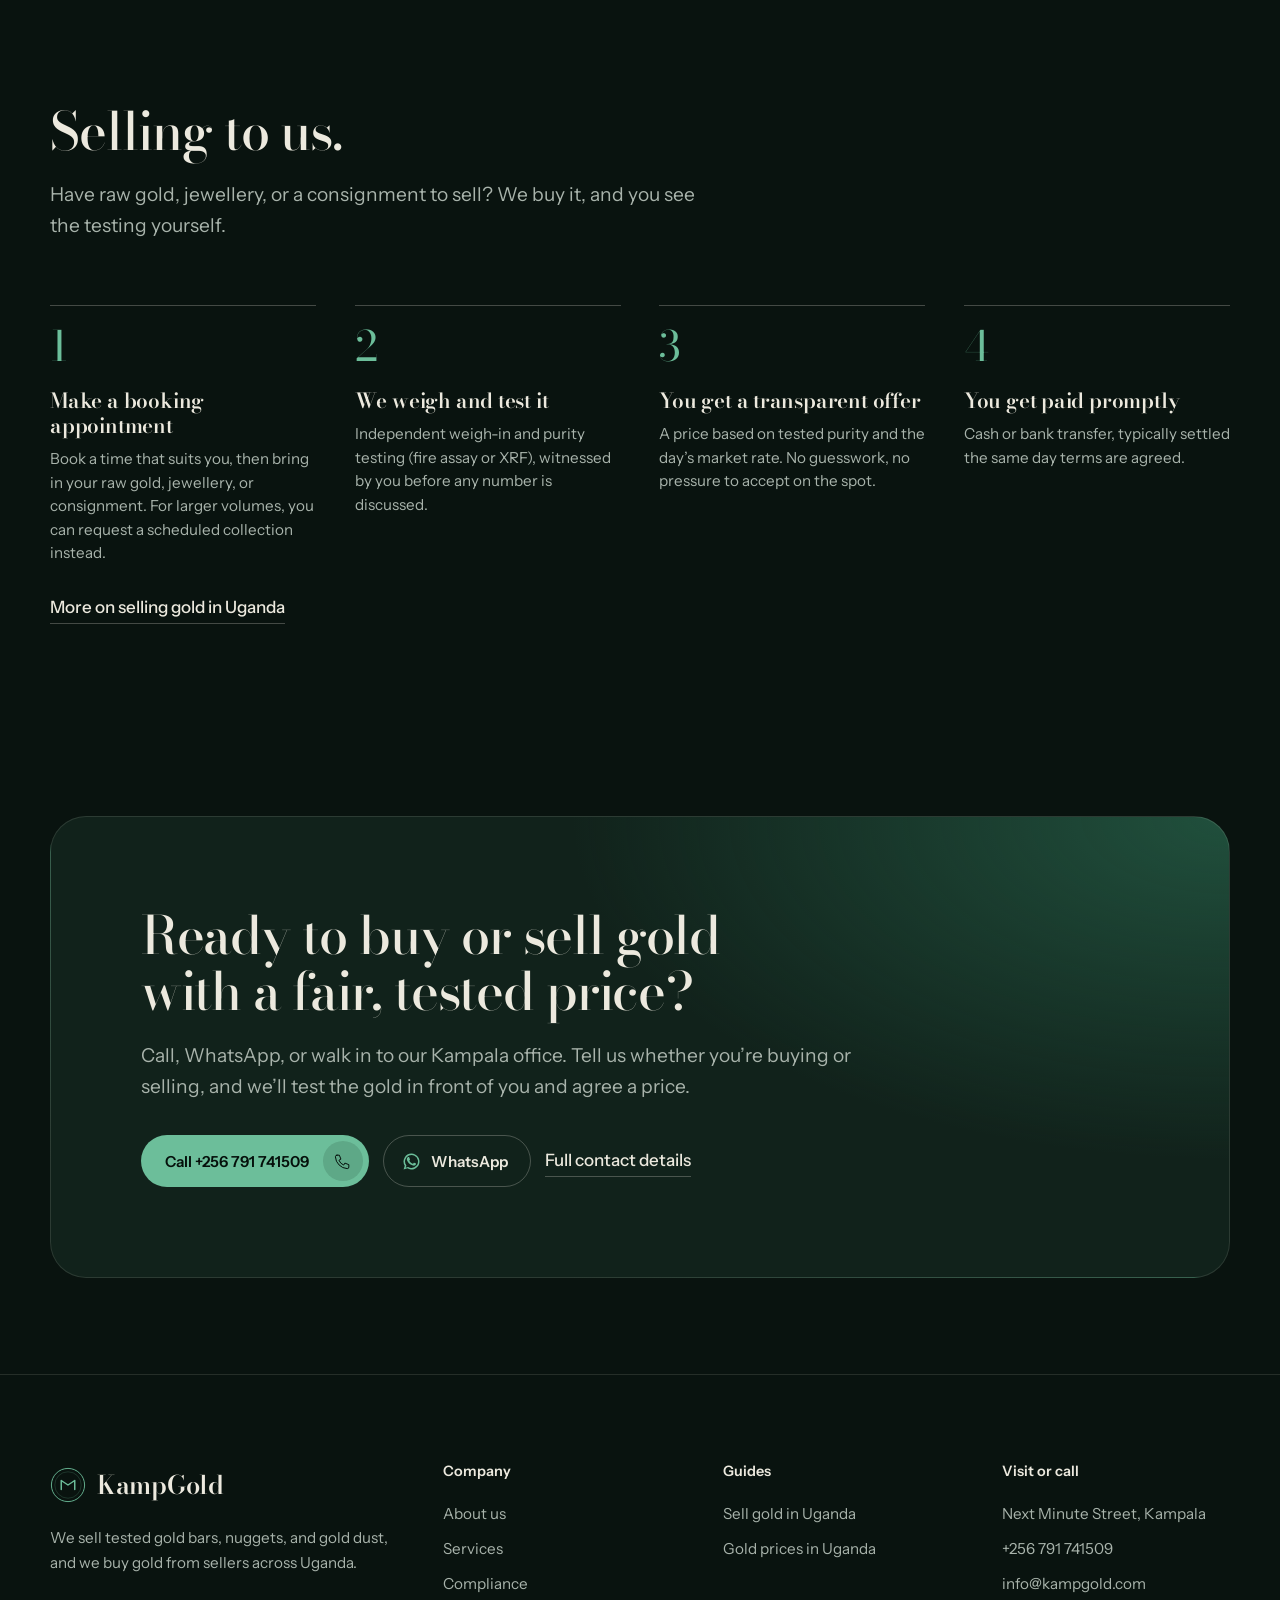
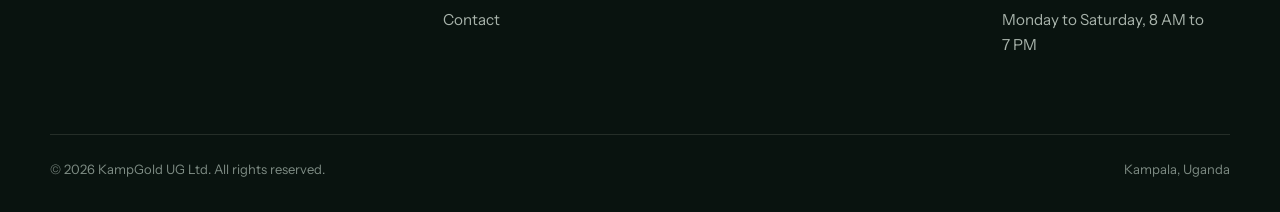
==== commit 3eb62884: "Update index.html" ====
--- a/index.html
+++ b/index.html
@@ -220,9 +220,9 @@
     </div>
     <ol class="steps" data-reveal>
       <li>
-        <h3>Bring your gold in</h3>
-        <p>Walk in with raw gold, jewellery, or a consignment, or arrange a scheduled collection for larger volumes.</p>
-      </li>
+       <h3>Make a booking appointment</h3>
+<p>Book a time that suits you, then bring in your raw gold, jewellery, or consignment. For larger volumes, you can request a scheduled collection instead.</p>
+</li>
       <li>
         <h3>We weigh and test it</h3>
         <p>Independent weigh-in and purity testing (fire assay or XRF), witnessed by you before any number is discussed.</p>
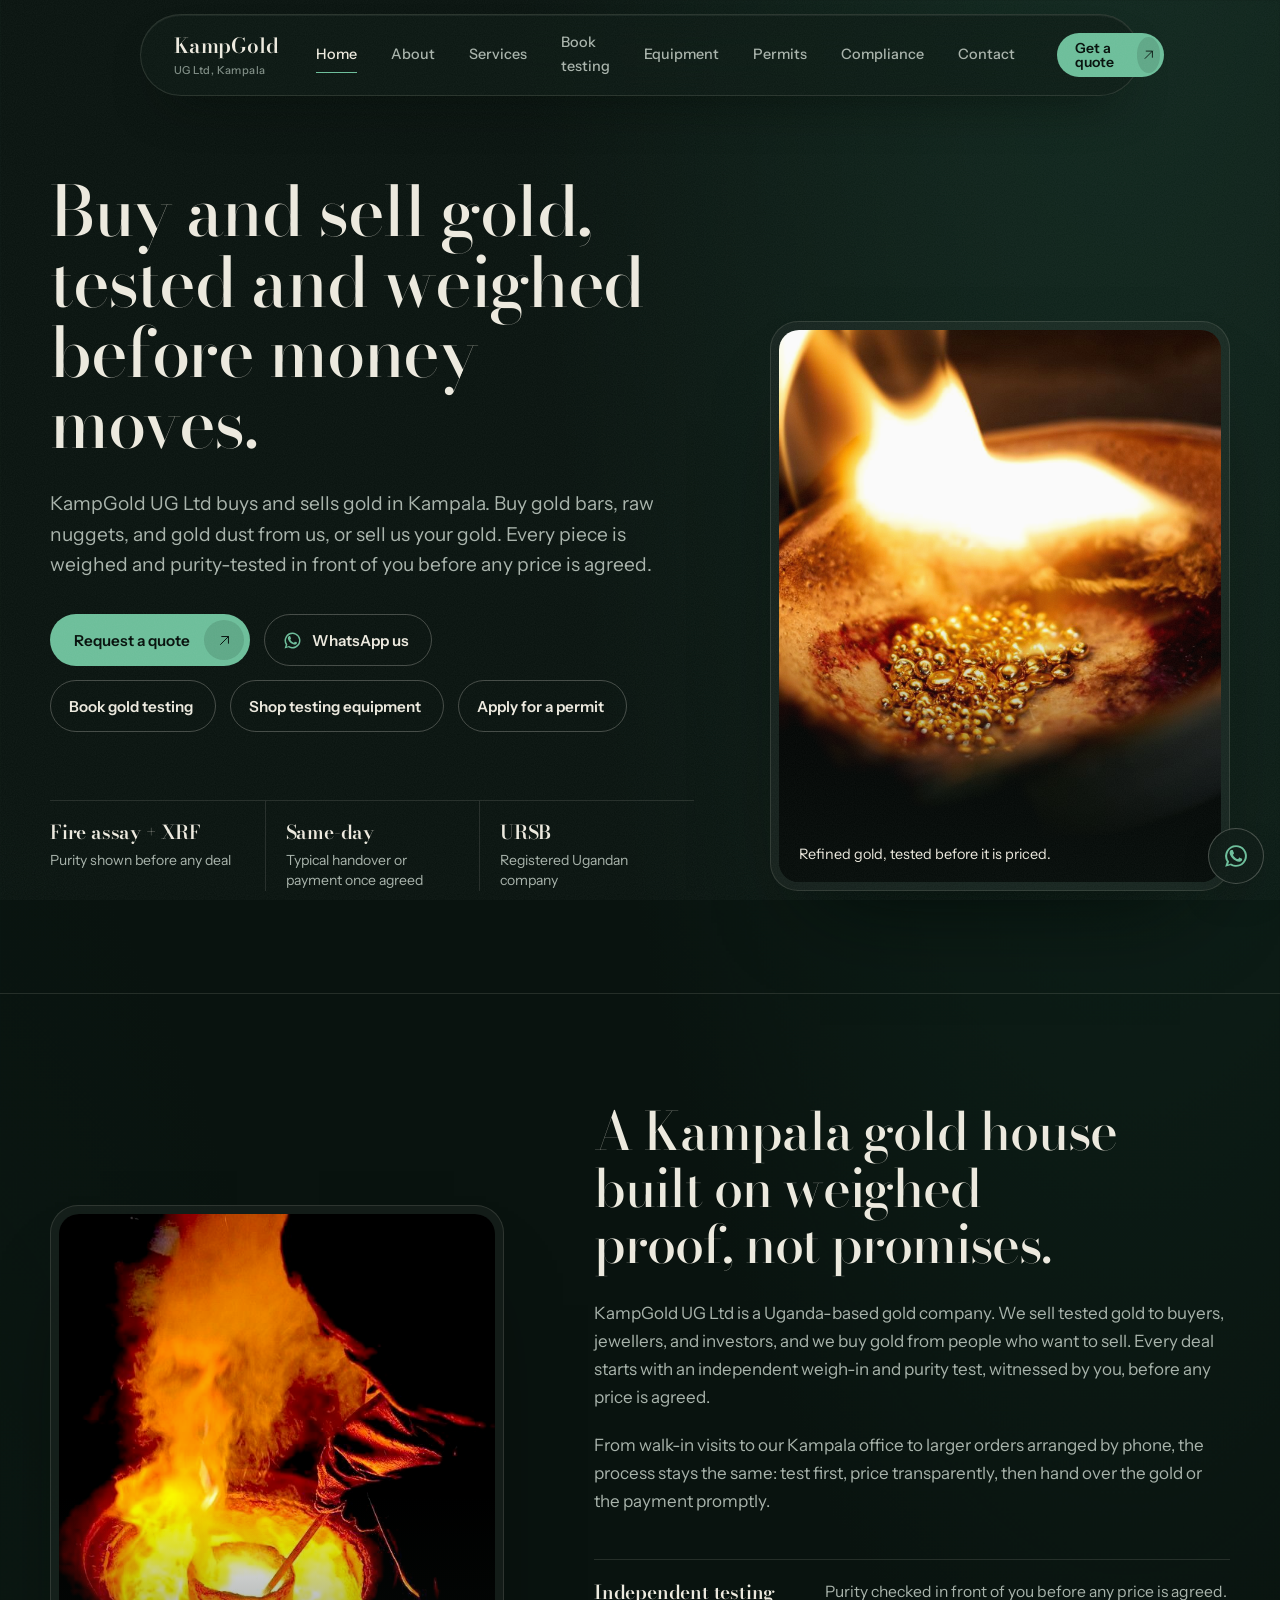
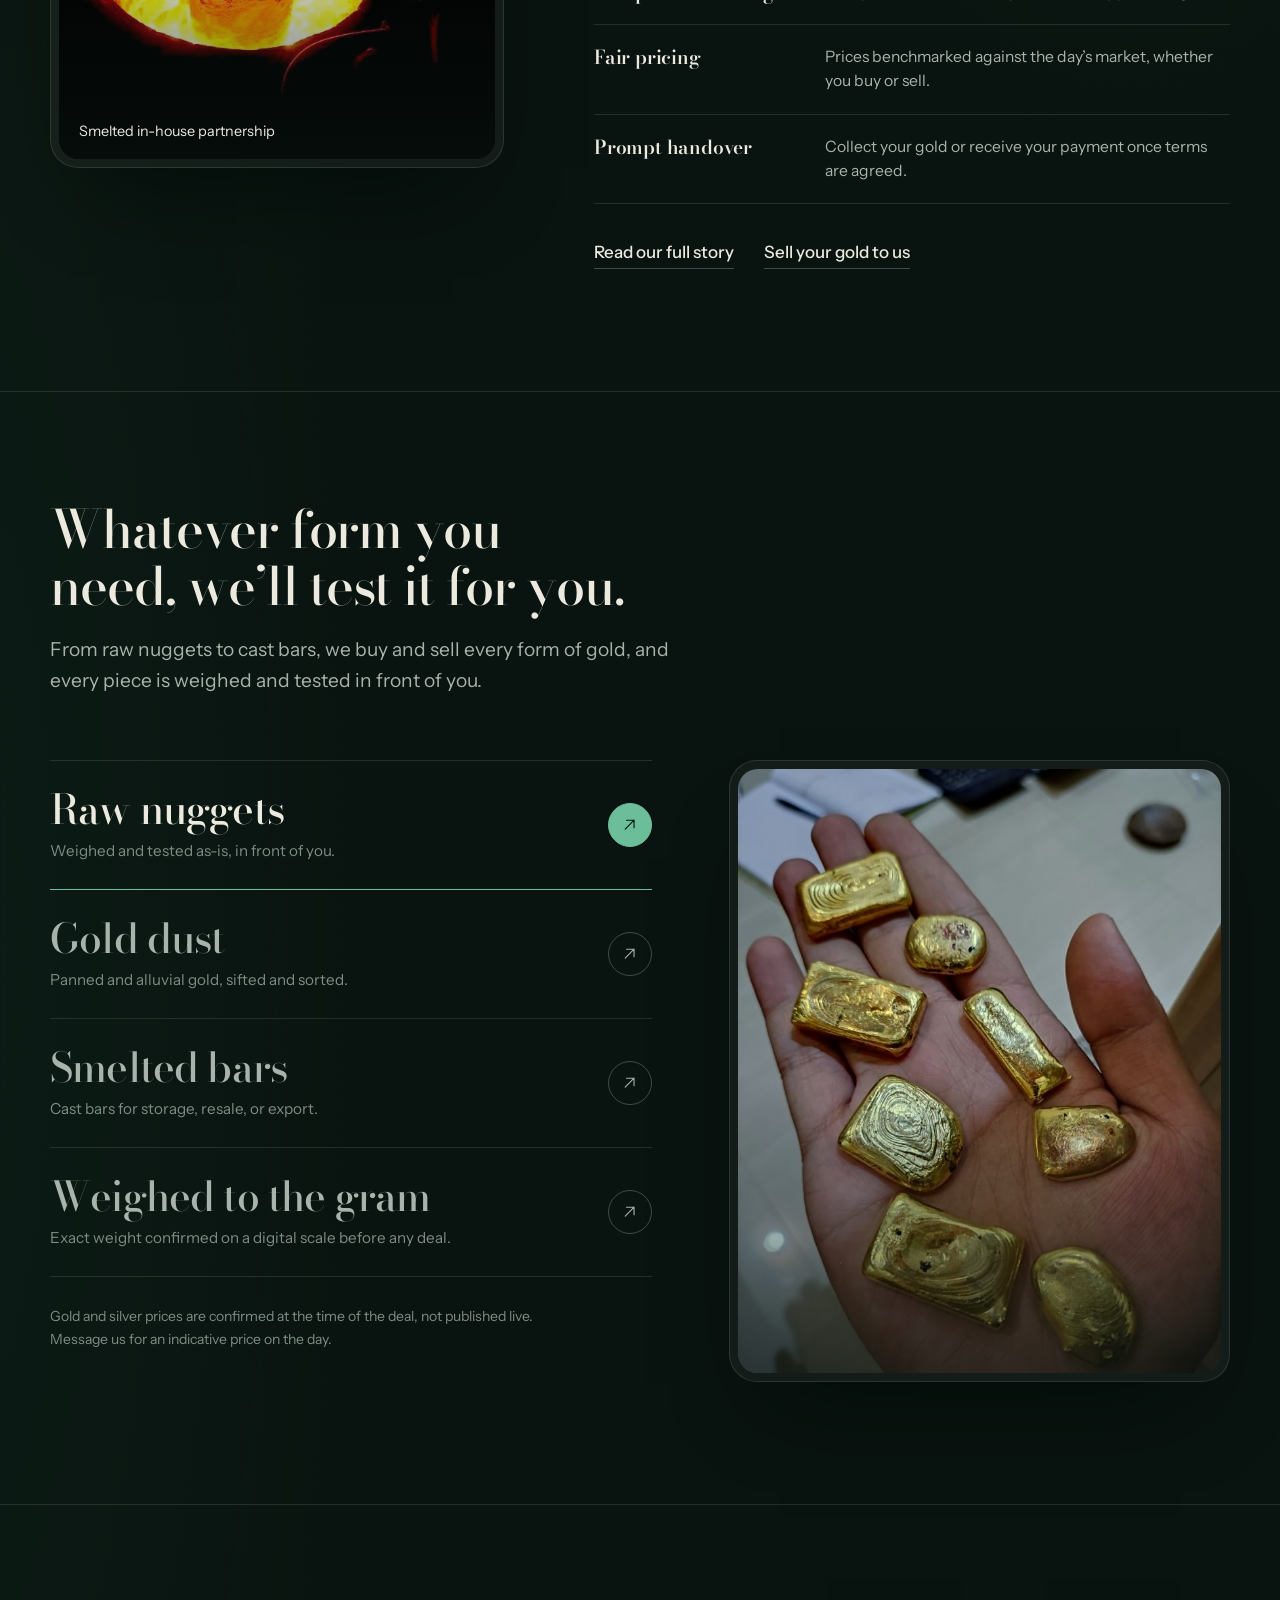
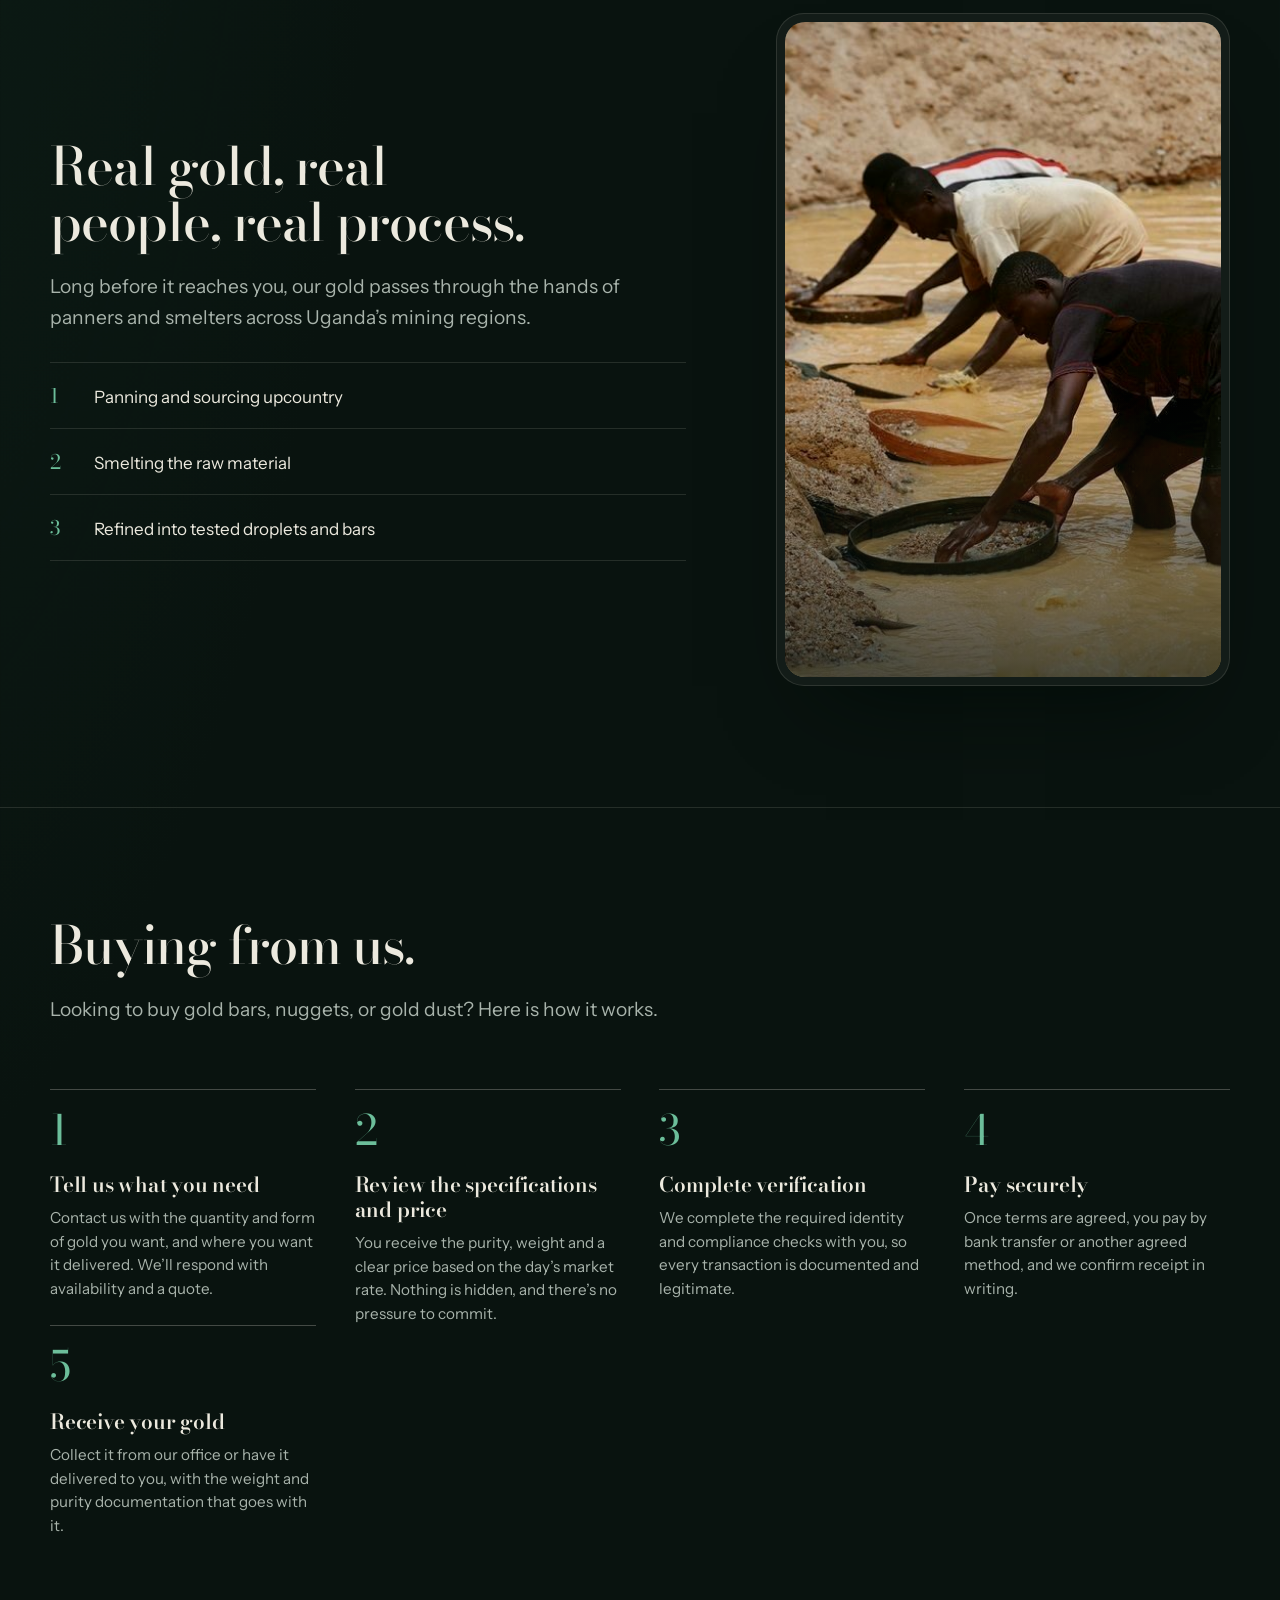
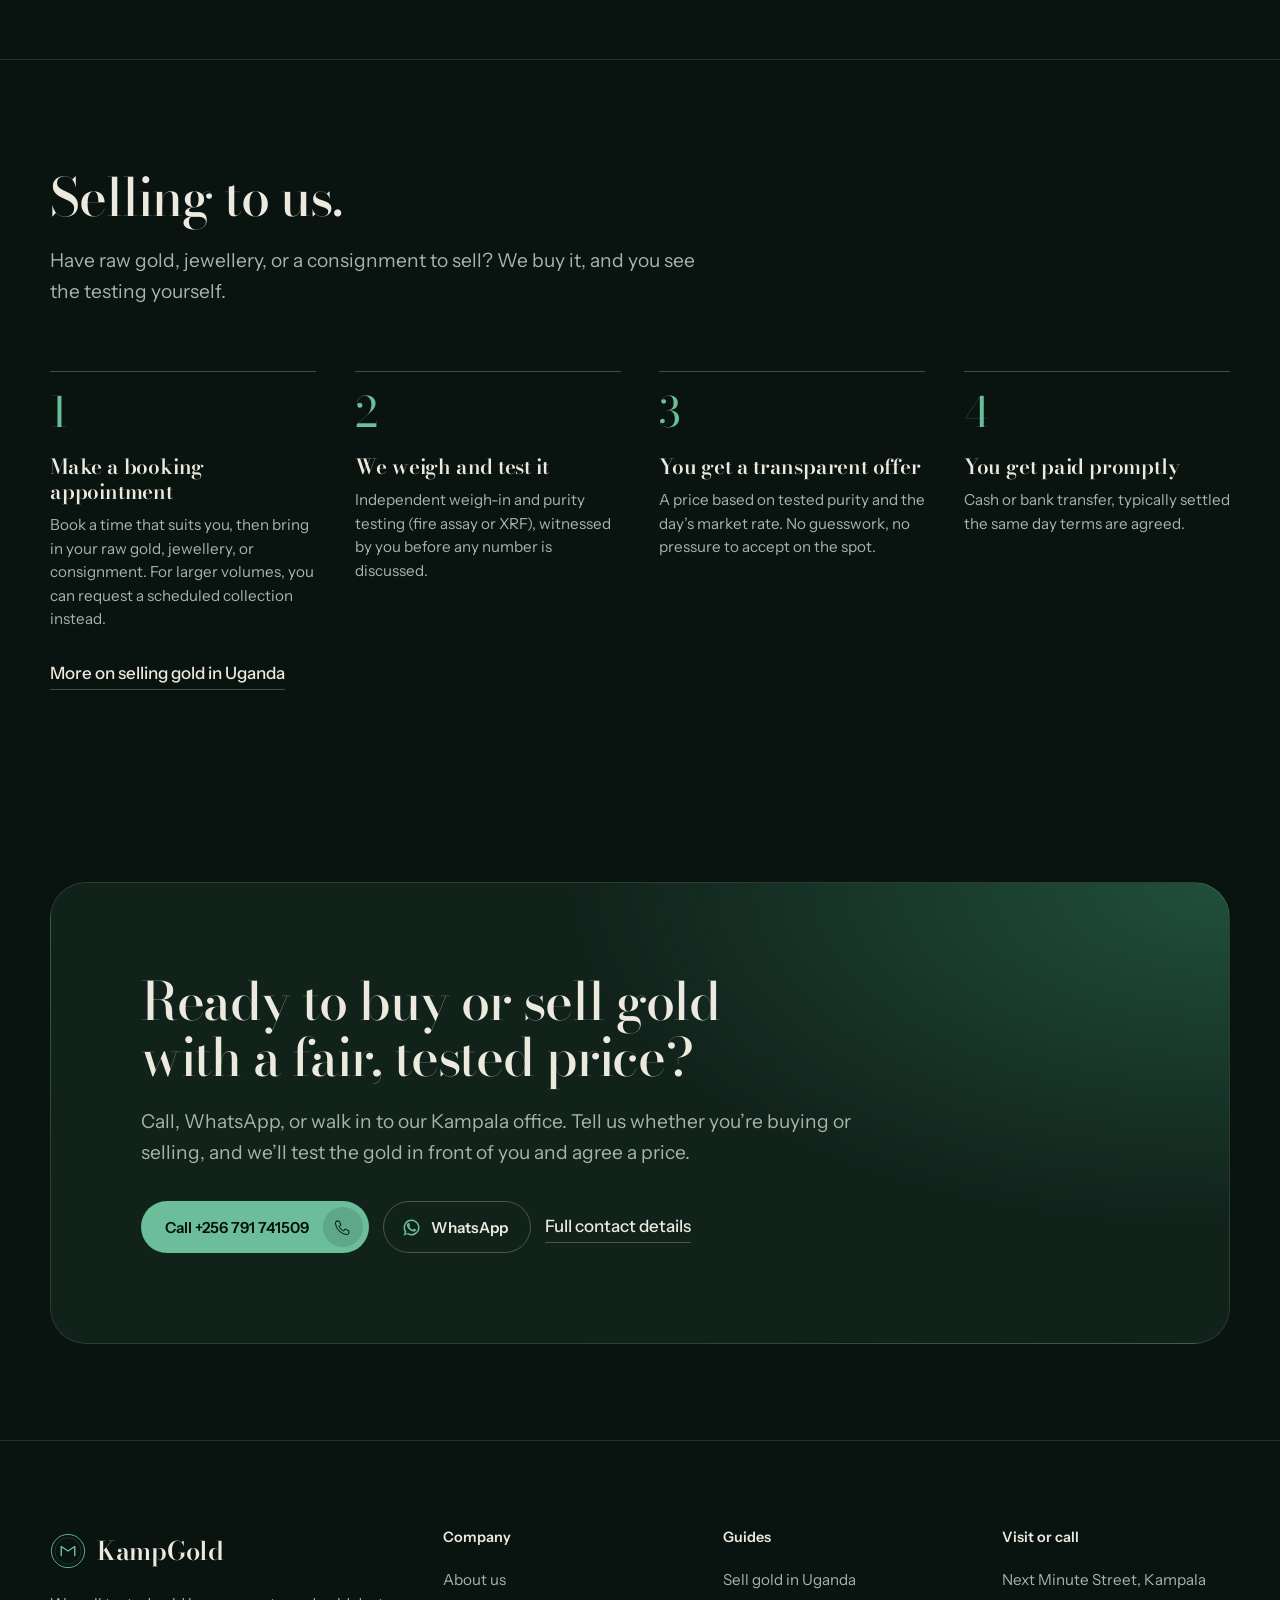
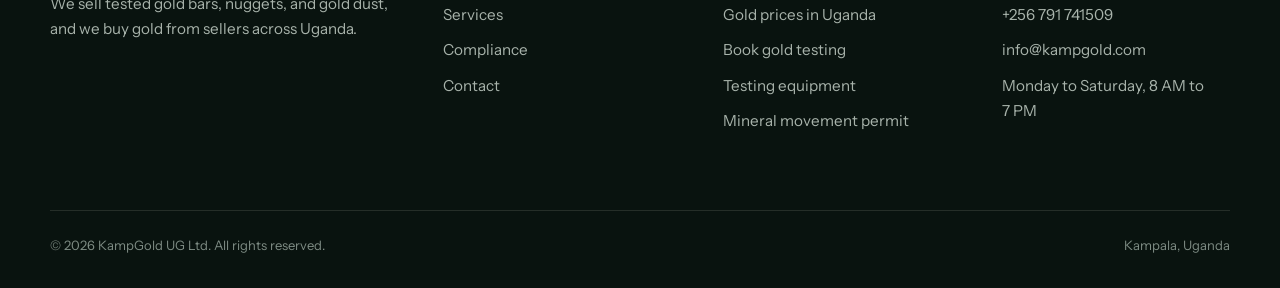
==== commit a6b74457: "Update index.html" ====
--- a/index.html
+++ b/index.html
@@ -56,13 +56,13 @@
       <svg class="mark" aria-hidden="true"><use href="#i-mark"/></svg>
       <span><span class="logo__word">KampGold</span><span class="logo__sub">UG Ltd, Kampala</span></span>
     </a>
-    <nav class="nav-links" aria-label="Main"><a href="index.html" aria-current="page">Home</a><a href="about.html">About</a><a href="services.html">Services</a><a href="compliance.html">Compliance</a><a href="contact.html">Contact</a></nav>
+    <nav class="nav-links" aria-label="Main"><a href="index.html" aria-current="page">Home</a><a href="about.html">About</a><a href="services.html">Services</a><a href="book-testing.html">Book testing</a><a href="equipment.html">Equipment</a><a href="permits.html">Permits</a><a href="compliance.html">Compliance</a><a href="contact.html">Contact</a></nav>
     <a class="btn btn--primary btn--sm nav-cta" href="contact.html"><span>Get a quote</span><span class="btn__icon"><svg class="ic" aria-hidden="true"><use href="#i-arrow"/></svg></span></a>
     <button class="menu-btn" id="menuBtn" type="button" aria-expanded="false" aria-controls="menu" aria-label="Open menu"><span></span><span></span></button>
   </div>
 </header>
 <div class="menu" id="menu">
-  <nav aria-label="Mobile"><a class="menu__link" style="--i:0" href="index.html">Home</a><a class="menu__link" style="--i:1" href="about.html">About</a><a class="menu__link" style="--i:2" href="services.html">Services</a><a class="menu__link" style="--i:3" href="compliance.html">Compliance</a><a class="menu__link" style="--i:4" href="contact.html">Contact</a></nav>
+  <nav aria-label="Mobile"><a class="menu__link" style="--i:0" href="index.html">Home</a><a class="menu__link" style="--i:1" href="about.html">About</a><a class="menu__link" style="--i:2" href="services.html">Services</a><a class="menu__link" style="--i:3" href="book-testing.html">Book testing</a><a class="menu__link" style="--i:4" href="equipment.html">Equipment</a><a class="menu__link" style="--i:5" href="permits.html">Permits</a><a class="menu__link" style="--i:6" href="compliance.html">Compliance</a><a class="menu__link" style="--i:7" href="contact.html">Contact</a></nav>
   <div class="menu__foot">
     <a href="tel:+256791741509">+256 791 741509</a>
     <a href="mailto:info@kampgold.com">info@kampgold.com</a>
@@ -80,6 +80,7 @@
       </h1>
       <p class="lead hero__sub">KampGold UG Ltd buys and sells gold in Kampala. Buy gold bars, raw nuggets, and gold dust from us, or sell us your gold. Every piece is weighed and purity-tested in front of you before any price is agreed.</p>
       <div class="actions"><a class="btn btn--primary" href="contact.html"><span>Request a quote</span><span class="btn__icon"><svg class="ic" aria-hidden="true"><use href="#i-arrow"/></svg></span></a><a class="btn btn--ghost" href="https://wa.me/256791741509" target="_blank" rel="noopener noreferrer"><svg class="ic ic--fill" aria-hidden="true"><use href="#i-wa"/></svg><span>WhatsApp us</span></a></div>
+      <div class="actions" style="margin-top:14px"><a class="btn btn--ghost" href="book-testing.html">Book gold testing</a><a class="btn btn--ghost" href="equipment.html">Shop testing equipment</a><a class="btn btn--ghost" href="permits.html">Apply for a permit</a></div>
       <dl class="facts">
         <div><dt>Fire assay + XRF</dt><dd>Purity shown before any deal</dd></div>
         <div><dt>Same-day</dt><dd>Typical handover or payment once agreed</dd></div>
@@ -220,9 +221,9 @@
     </div>
     <ol class="steps" data-reveal>
       <li>
-       <h3>Make a booking appointment</h3>
-<p>Book a time that suits you, then bring in your raw gold, jewellery, or consignment. For larger volumes, you can request a scheduled collection instead.</p>
-</li>
+        <h3>Make a booking appointment</h3>
+        <p><a href="book-testing.html">Book a time that suits you</a>, then bring in your raw gold, jewellery, or consignment. For larger volumes, you can request a scheduled collection instead.</p>
+      </li>
       <li>
         <h3>We weigh and test it</h3>
         <p>Independent weigh-in and purity testing (fire assay or XRF), witnessed by you before any number is discussed.</p>
@@ -269,6 +270,9 @@
         <h2>Guides</h2>
         <a href="sell-gold-uganda.html">Sell gold in Uganda</a>
         <a href="gold-prices-uganda.html">Gold prices in Uganda</a>
+        <a href="book-testing.html">Book gold testing</a>
+        <a href="equipment.html">Testing equipment</a>
+        <a href="permits.html">Mineral movement permit</a>
       </div>
       <div class="footer-col">
         <h2>Visit or call</h2>
